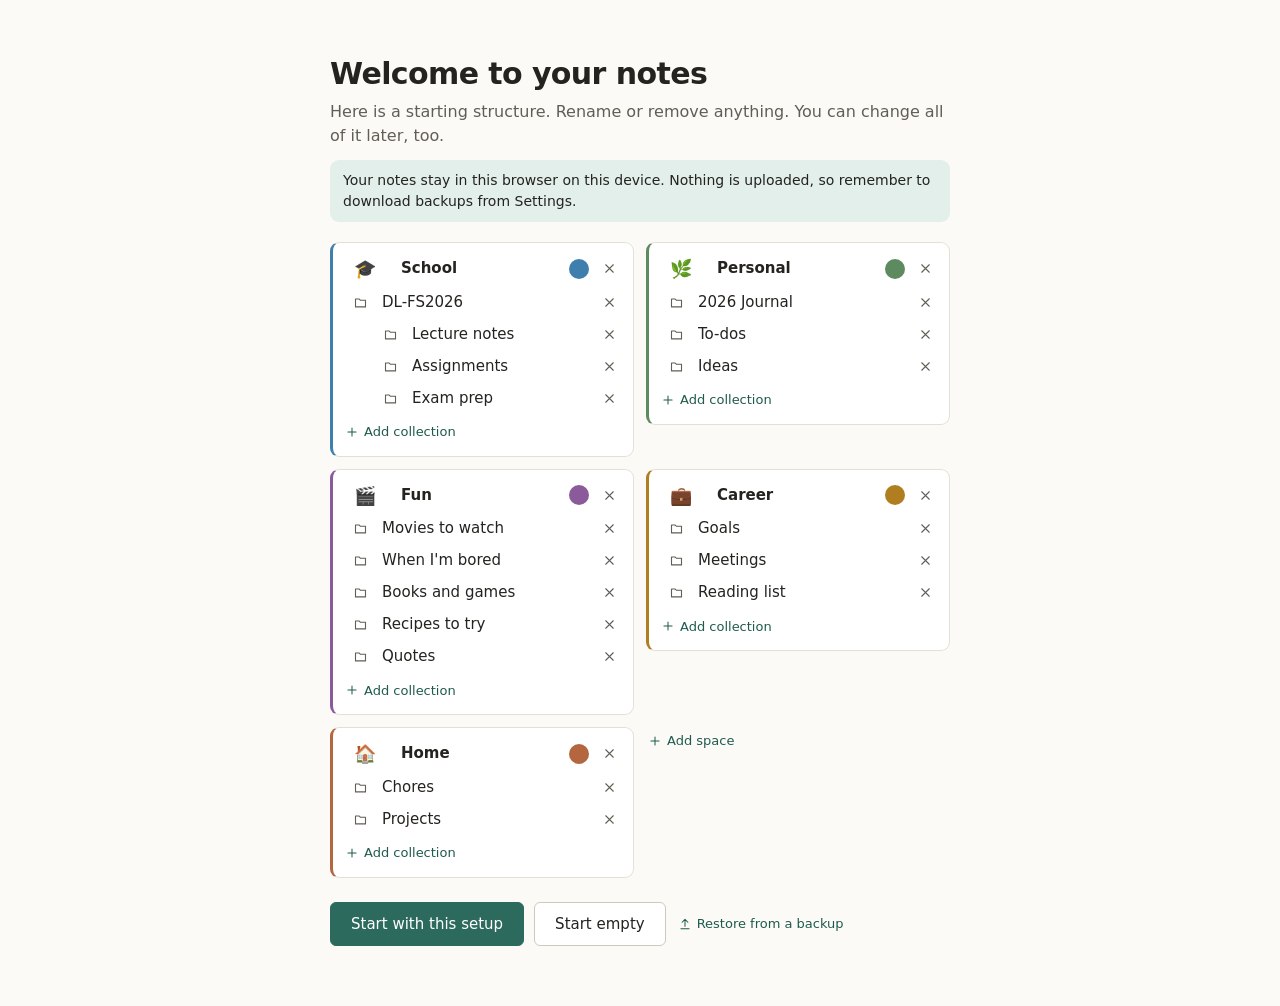
==== index.html @ f49181c2 "initial commit" ====
<!doctype html>
<html lang="en">
<head>
  <meta charset="utf-8">
  <meta name="viewport" content="width=device-width, initial-scale=1, viewport-fit=cover">
  <title>Notes</title>
  <meta name="description" content="A private, offline notes app. Everything stays in this browser.">
  <meta name="color-scheme" content="light dark">
  <!-- Enforces the promise of no external requests, and blocks scripts injected through note content. -->
  <meta http-equiv="Content-Security-Policy" content="default-src 'self'; img-src 'self' data: blob:; style-src 'self' https://accounts.google.com/gsi/style; script-src 'self' https://accounts.google.com/gsi/client; connect-src 'self' data: https://www.googleapis.com/calendar/ https://accounts.google.com/gsi/ https://oauth2.googleapis.com/revoke; frame-src 'self' https://accounts.google.com/gsi/; base-uri 'none'; form-action 'none'; object-src 'none'">
  <link rel="icon" href="data:image/svg+xml,%3Csvg xmlns='http://www.w3.org/2000/svg' viewBox='0 0 32 32'%3E%3Crect width='32' height='32' rx='7' fill='%232f6f62'/%3E%3Cpath d='M9 10h14M9 16h14M9 22h9' stroke='white' stroke-width='2.500' stroke-linecap='round'/%3E%3C/svg%3E">
  <link rel="apple-touch-icon" href="apple-touch-icon.png">
  <link rel="manifest" href="manifest.webmanifest">
  <meta name="theme-color" content="#fbfaf7" media="(prefers-color-scheme: light)">
  <meta name="theme-color" content="#1b1c1a" media="(prefers-color-scheme: dark)">
  <meta name="mobile-web-app-capable" content="yes">
  <meta name="apple-mobile-web-app-capable" content="yes">
  <meta name="apple-mobile-web-app-title" content="Notes">
  <link rel="stylesheet" href="css/theme.css">
  <link rel="stylesheet" href="css/app.css">
  <link rel="stylesheet" href="css/editor.css">
  <link rel="stylesheet" href="css/fields.css">
  <link rel="stylesheet" href="css/organize.css">
  <link rel="stylesheet" href="css/dashboard.css">
  <link rel="stylesheet" href="css/study.css">
  <link rel="stylesheet" href="css/timetable.css">
  <link rel="stylesheet" href="css/polish.css">
  <script src="js/boot.js"></script>
  <script type="module" src="js/app.js"></script>
</head>
<body>
  <div id="boot" class="boot">
    <p id="boot-loading" class="boot-loading">Opening your notes…</p>
    <div id="notice-file" class="boot-notice" hidden>
      <h1>This app needs a small local server</h1>
      <p>Browsers block JavaScript modules on pages opened directly from a file, so the app can't start this way. There are two ways to run it:</p>
      <h2>On your computer</h2>
      <p>In a terminal, go to this folder and run:</p>
      <pre><code>python3 -m http.server 8000</code></pre>
      <p>Then open <code>http://localhost:8000</code>.</p>
      <h2>Online</h2>
      <p>Publish the folder with GitHub Pages. Your notes still stay in your browser and are never uploaded.</p>
    </div>
    <div id="notice-failed" class="boot-notice" hidden>
      <h1>The app couldn't start</h1>
      <p>Try reloading the page. If that doesn't help, update your browser to a recent version. Your saved notes aren't affected.</p>
    </div>
    <noscript><div class="boot-notice"><h1>JavaScript is required</h1><p>This app runs entirely in your browser, so it needs JavaScript turned on.</p></div></noscript>
  </div>
</body>
</html>
---- css/theme.css ----
/*
 * theme.css: design tokens. All colors are defined here, once for light and once for dark.
 * Everything else refers to these variables.
 * Contrast: --text and --text-muted meet WCAG AA on both --bg and --bg-sidebar in both themes.
 * --chart-line is validated for data marks (lightness, chroma, contrast) against each theme's --bg.
 */
:root {
  color-scheme: light;

  --bg: #fbfaf7;
  --bg-sidebar: #f3f1eb;
  --bg-raised: #ffffff;
  --bg-hover: rgba(60, 52, 36, 0.06);
  --bg-active: rgba(60, 52, 36, 0.1);
  --bg-code: #f1efe8;
  --border: #e4e0d6;
  --border-strong: #cfcabb;

  --text: #25231f;
  --text-muted: #625e55;
  --text-faint: #6f6b61;

  --accent: #2c6a5e;
  --accent-hover: #235549;
  --accent-text: #ffffff;
  --accent-soft: #e3efea;
  --accent-ink: #1f5a4e;

  --danger: #a93a2c;
  --danger-hover: #8d2e22;
  --danger-soft: #f8e7e3;
  --warning-soft: #f7efd9;
  --warning-border: #e3d4a5;

  --chart-line: #0f8a72;

  --c-sage: #5d8a5e;
  --c-sky: #3f7fae;
  --c-plum: #8a5a9a;
  --c-rose: #b95a78;
  --c-amber: #b07d1f;
  --c-clay: #b4663f;
  --c-teal: #2f8a86;
  --c-slate: #68717d;

  --shadow-sm: 0 1px 2px rgba(40, 34, 20, 0.08);
  --shadow-md: 0 8px 28px rgba(40, 34, 20, 0.16), 0 1px 3px rgba(40, 34, 20, 0.08);
  --scrim: rgba(35, 32, 25, 0.38);

  --font-ui: system-ui, -apple-system, "Segoe UI", Roboto, "Helvetica Neue", Arial, sans-serif;
  --font-read: "Iowan Old Style", "Palatino Linotype", Palatino, Charter, Georgia, "Noto Serif", serif;
  --font-mono: ui-monospace, "SF Mono", SFMono-Regular, Menlo, Consolas, "Liberation Mono", monospace;

  --radius-sm: 6px;
  --radius: 9px;
  --radius-lg: 14px;
  --sidebar-width: 272px;
  --content-width: 760px;
  --gutter: 16px;
}

:root[data-theme="dark"] {
  color-scheme: dark;

  --bg: #1b1c1a;
  --bg-sidebar: #161715;
  --bg-raised: #262724;
  --bg-hover: rgba(240, 235, 220, 0.07);
  --bg-active: rgba(240, 235, 220, 0.12);
  --bg-code: #2a2b28;
  --border: #33342f;
  --border-strong: #494a43;

  --text: #e9e6dd;
  --text-muted: #aeaa9e;
  --text-faint: #a09c90;

  --accent: #6fb8a5;
  --accent-hover: #85c8b6;
  --accent-text: #10201c;
  --accent-soft: #24352f;
  --accent-ink: #8fd0be;

  --danger: #e58a7b;
  --danger-hover: #efa294;
  --danger-soft: #3b2622;
  --warning-soft: #352e1d;
  --warning-border: #5c4f2c;

  --chart-line: #2fa88c;

  --c-sage: #8fbc8f;
  --c-sky: #7fb4dc;
  --c-plum: #c29ad0;
  --c-rose: #e08ea9;
  --c-amber: #dcb163;
  --c-clay: #dd9a78;
  --c-teal: #6cc4bf;
  --c-slate: #a3acb8;

  --shadow-sm: 0 1px 2px rgba(0, 0, 0, 0.4);
  --shadow-md: 0 8px 28px rgba(0, 0, 0, 0.55), 0 1px 3px rgba(0, 0, 0, 0.4);
  --scrim: rgba(0, 0, 0, 0.55);
}

@media (prefers-color-scheme: dark) {
  :root:not([data-theme="light"]) {
    color-scheme: dark;

    --bg: #1b1c1a;
    --bg-sidebar: #161715;
    --bg-raised: #262724;
    --bg-hover: rgba(240, 235, 220, 0.07);
    --bg-active: rgba(240, 235, 220, 0.12);
    --bg-code: #2a2b28;
    --border: #33342f;
    --border-strong: #494a43;

    --text: #e9e6dd;
    --text-muted: #aeaa9e;
    --text-faint: #a09c90;

    --accent: #6fb8a5;
    --accent-hover: #85c8b6;
    --accent-text: #10201c;
    --accent-soft: #24352f;
    --accent-ink: #8fd0be;

    --danger: #e58a7b;
    --danger-hover: #efa294;
    --danger-soft: #3b2622;
    --warning-soft: #352e1d;
    --warning-border: #5c4f2c;

    --chart-line: #2fa88c;

    --c-sage: #8fbc8f;
    --c-sky: #7fb4dc;
    --c-plum: #c29ad0;
    --c-rose: #e08ea9;
    --c-amber: #dcb163;
    --c-clay: #dd9a78;
    --c-teal: #6cc4bf;
    --c-slate: #a3acb8;

    --shadow-sm: 0 1px 2px rgba(0, 0, 0, 0.4);
    --shadow-md: 0 8px 28px rgba(0, 0, 0, 0.55), 0 1px 3px rgba(0, 0, 0, 0.4);
    --scrim: rgba(0, 0, 0, 0.55);
  }
}

/* A space's color is available as --space anywhere inside an element tagged with it. */
[data-color="sage"] { --space: var(--c-sage); }
[data-color="sky"] { --space: var(--c-sky); }
[data-color="plum"] { --space: var(--c-plum); }
[data-color="rose"] { --space: var(--c-rose); }
[data-color="amber"] { --space: var(--c-amber); }
[data-color="clay"] { --space: var(--c-clay); }
[data-color="teal"] { --space: var(--c-teal); }
[data-color="slate"] { --space: var(--c-slate); }
---- css/app.css ----
/*
 * app.css: layout and components. Mobile first: the base styles are for phones, and the
 * min-width media query near the end adds the permanent sidebar.
 */

/* -- Base --------------------------------------------------------------------------- */

*, *::before, *::after { box-sizing: border-box; }

html { height: 100%; -webkit-text-size-adjust: 100%; }

body {
  margin: 0;
  min-height: 100%;
  background: var(--bg);
  color: var(--text);
  font-family: var(--font-ui);
  font-size: 15px;
  line-height: 1.5;
  -webkit-font-smoothing: antialiased;
}

h1, h2, h3, p, ul, ol, dl, dd, fieldset { margin: 0; padding: 0; }
ul, ol { list-style: none; }
fieldset { border: 0; }
a { color: inherit; }
button, input, select, textarea { font: inherit; color: inherit; }
button { cursor: pointer; }
button:disabled { cursor: default; }
[hidden] { display: none !important; }

:focus-visible { outline: 2px solid var(--accent); outline-offset: 2px; border-radius: 4px; }
[tabindex="-1"]:focus { outline: none; }

kbd {
  display: inline-block;
  min-width: 1.5em;
  padding: 0 0.35em;
  border: 1px solid var(--border-strong);
  border-bottom-width: 2px;
  border-radius: 4px;
  background: var(--bg-raised);
  color: var(--text-muted);
  font-family: var(--font-ui);
  font-size: 0.78em;
  line-height: 1.5;
  text-align: center;
}

.sr-only {
  position: absolute;
  width: 1px;
  height: 1px;
  overflow: hidden;
  clip-path: inset(50%);
  white-space: nowrap;
}

.skip-link {
  position: fixed;
  top: 8px;
  left: 8px;
  z-index: 100;
  padding: 8px 14px;
  border-radius: var(--radius-sm);
  background: var(--accent);
  color: var(--accent-text);
  transform: translateY(-200%);
}
.skip-link:focus { transform: none; }

@media (prefers-reduced-motion: reduce) {
  *, *::before, *::after { animation-duration: 0.01ms !important; transition-duration: 0.01ms !important; scroll-behavior: auto !important; }
}

/* -- Startup screens ------------------------------------------------------------------ */

.boot { display: flex; min-height: 100vh; align-items: center; justify-content: center; padding: var(--gutter); }
.boot-loading { color: var(--text-muted); }
.boot-notice { display: flex; flex-direction: column; gap: 12px; max-width: 520px; }
.boot-notice h1 { font-size: 24px; line-height: 1.25; }
.boot-notice h2 { margin-top: 8px; font-size: 16px; }
.boot-notice pre { margin: 0; padding: 12px 14px; overflow-x: auto; border-radius: var(--radius); background: var(--bg-code); font-family: var(--font-mono); font-size: 14px; }
.boot-notice code { font-family: var(--font-mono); }

/* -- Buttons and fields ---------------------------------------------------------------- */

.btn {
  display: inline-flex;
  align-items: center;
  justify-content: center;
  gap: 7px;
  min-height: 36px;
  padding: 6px 13px;
  border: 1px solid var(--border-strong);
  border-radius: var(--radius-sm);
  background: var(--bg-raised);
  color: var(--text);
  font-size: 14px;
  font-weight: 500;
  line-height: 1.2;
  text-decoration: none;
  white-space: nowrap;
}
.btn:hover:not(:disabled) { background: var(--bg-hover); }
.btn:disabled { opacity: 0.5; }
.btn kbd { margin-left: 2px; }
.btn-primary { border-color: var(--accent); background: var(--accent); color: var(--accent-text); }
.btn-primary:hover:not(:disabled) { border-color: var(--accent-hover); background: var(--accent-hover); }
.btn-primary kbd { border-color: transparent; background: rgba(255, 255, 255, 0.2); color: inherit; }
.btn-danger { border-color: var(--danger); background: var(--danger); color: var(--bg-raised); }
.btn-danger:hover:not(:disabled) { border-color: var(--danger-hover); background: var(--danger-hover); }
.btn-danger-quiet { color: var(--danger); }
.btn-danger-quiet:hover:not(:disabled) { background: var(--danger-soft); }
.btn-small { min-height: 30px; padding: 3px 10px; font-size: 13px; }
.btn-large { min-height: 44px; padding: 8px 20px; font-size: 15px; }
.btn-more { display: flex; width: 100%; margin-top: 12px; }

.btn-link {
  display: inline-flex;
  align-items: center;
  gap: 5px;
  padding: 4px 2px;
  border: 0;
  background: none;
  color: var(--accent-ink);
  font-size: 13px;
  font-weight: 500;
}
.btn-link:hover { text-decoration: underline; }

.icon-btn {
  display: inline-flex;
  flex: none;
  align-items: center;
  justify-content: center;
  width: 34px;
  height: 34px;
  padding: 0;
  border: 0;
  border-radius: var(--radius-sm);
  background: none;
  color: var(--text-muted);
}
.icon-btn:hover:not(:disabled) { background: var(--bg-hover); color: var(--text); }
.icon-btn.is-on { color: var(--accent-ink); }
.icon-btn.is-on svg { fill: currentColor; }

.input, .select {
  width: 100%;
  min-height: 38px;
  padding: 7px 10px;
  border: 1px solid var(--border-strong);
  border-radius: var(--radius-sm);
  background: var(--bg-raised);
  color: var(--text);
}
.input:focus, .select:focus { border-color: var(--accent); outline: 2px solid var(--accent-soft); outline-offset: 0; }
.select { width: auto; min-height: 32px; padding: 4px 8px; font-size: 13px; }
.input-emoji { width: 58px; text-align: center; font-size: 18px; }
.input-quiet { border-color: transparent; background: transparent; }
.input-quiet:hover { border-color: var(--border); }

.field { display: block; margin-bottom: 14px; }
.field-label { display: block; margin-bottom: 5px; color: var(--text-muted); font-size: 13px; font-weight: 500; }
.field-error { margin-top: -8px; margin-bottom: 8px; color: var(--danger); font-size: 13px; }
.field-error:empty { display: none; }
.field-row { display: flex; gap: 10px; }
.field-narrow { flex: none; }
.field-grow { flex: 1; min-width: 0; }

.emoji-row { display: flex; flex-wrap: wrap; gap: 2px; margin: -6px 0 14px; }
.emoji-btn { width: 34px; height: 34px; padding: 0; border: 0; border-radius: var(--radius-sm); background: none; font-size: 18px; }
.emoji-btn:hover { background: var(--bg-hover); }

.swatches { display: flex; flex-wrap: wrap; gap: 8px; }
.swatch {
  display: inline-flex;
  align-items: center;
  justify-content: center;
  width: 28px;
  height: 28px;
  padding: 0;
  border: 0;
  border-radius: 50%;
  background: var(--space);
  color: var(--bg);
}
.swatch svg { visibility: hidden; }
.swatch[aria-checked="true"] svg { visibility: visible; }
.swatch-cycle { flex: none; width: 20px; height: 20px; }

.radio-group { display: flex; flex-direction: column; gap: 10px; margin-top: 14px; }
.radio { display: flex; align-items: flex-start; gap: 9px; }
.radio input { margin: 4px 0 0; accent-color: var(--accent); }
.radio-hint { display: block; color: var(--text-muted); font-size: 13px; }

/* -- App shell ------------------------------------------------------------------------- */

.app { min-height: 100vh; min-height: 100dvh; }

.topbar {
  position: sticky;
  top: 0;
  z-index: 20;
  display: flex;
  align-items: center;
  gap: 6px;
  height: 50px;
  padding: 0 8px;
  border-bottom: 1px solid var(--border);
  background: var(--bg);
}
.topbar-title { overflow: hidden; font-weight: 600; text-overflow: ellipsis; white-space: nowrap; }

.sidebar {
  position: fixed;
  inset: 0 auto 0 0;
  z-index: 40;
  display: flex;
  flex-direction: column;
  width: min(84vw, var(--sidebar-width));
  overflow-y: auto;
  overscroll-behavior: contain;
  border-right: 1px solid var(--border);
  background: var(--bg-sidebar);
  transform: translateX(-102%);
  visibility: hidden;
  transition: transform 0.18s ease, visibility 0.18s;
}
.sidebar-open .sidebar { transform: none; visibility: visible; }

.scrim { position: fixed; inset: 0; z-index: 30; display: none; background: var(--scrim); }
.sidebar-open .scrim { display: block; }

.sidebar-top { position: sticky; top: 0; z-index: 2; padding: 12px 10px 8px; background: var(--bg-sidebar); }

.capture-button {
  display: flex;
  align-items: center;
  width: 100%;
  gap: 8px;
  min-height: 38px;
  padding: 6px 10px;
  border: 1px solid var(--border-strong);
  border-radius: var(--radius);
  background: var(--bg-raised);
  box-shadow: var(--shadow-sm);
  font-weight: 500;
}
.capture-button:hover { border-color: var(--accent); }
.capture-button span { flex: 1; text-align: left; }

.sidebar-nav { display: flex; flex: 1; flex-direction: column; gap: 2px; padding: 2px 10px 14px; }
.nav-list { display: flex; flex-direction: column; gap: 1px; }
.nav-list-bottom { margin-top: auto; padding-top: 18px; }

.nav-section-head { display: flex; align-items: center; justify-content: space-between; margin-top: 14px; padding-left: 8px; }
.nav-section-head .icon-btn { width: 28px; height: 28px; }
.nav-heading { color: var(--text-faint); font-size: 12px; font-weight: 600; letter-spacing: 0.04em; text-transform: uppercase; }
.nav-empty { padding: 4px 8px; color: var(--text-muted); font-size: 13px; }

.nav-row { position: relative; display: flex; align-items: center; min-width: 0; border-radius: var(--radius-sm); }
.nav-row-collection { padding-left: calc(10px + var(--depth, 0) * 16px); }
.nav-row.is-dragging { opacity: 0.4; }
.nav-row[data-drop="into"] { background: var(--accent-soft); box-shadow: inset 0 0 0 2px var(--accent); }
.nav-row[data-drop="before"]::before,
.nav-row[data-drop="after"]::before {
  content: "";
  position: absolute;
  right: 0;
  left: 0;
  height: 2px;
  border-radius: 1px;
  background: var(--accent);
}
.nav-row[data-drop="before"]::before { top: -1px; }
.nav-row[data-drop="after"]::before { bottom: -1px; }

.nav-link {
  display: flex;
  flex: 1;
  align-items: center;
  min-width: 0;
  min-height: 34px;
  gap: 9px;
  padding: 5px 8px;
  border-radius: var(--radius-sm);
  color: var(--text);
  text-decoration: none;
}
.nav-link svg { flex: none; color: var(--text-muted); }
.nav-link:hover { background: var(--bg-hover); }
.nav-link.is-current { background: var(--bg-active); font-weight: 600; }
.nav-label { flex: 1; min-width: 0; overflow: hidden; text-overflow: ellipsis; white-space: nowrap; }
.nav-emoji { flex: none; width: 20px; font-size: 15px; text-align: center; }
.nav-count { flex: none; color: var(--text-muted); font-size: 12px; font-variant-numeric: tabular-nums; }
.nav-count-attention { padding: 0 7px; border-radius: 10px; background: var(--accent); color: var(--accent-text); font-weight: 600; }

.nav-row-space .nav-link.is-current { box-shadow: inset 3px 0 0 var(--space); }
.nav-toggle { width: 22px; height: 26px; margin-right: -2px; }
.nav-toggle-gap { flex: none; width: 20px; }
.nav-more { position: absolute; right: 2px; width: 28px; height: 28px; background: var(--bg-sidebar); opacity: 0; }
.nav-more:hover { background: var(--bg-active); }
.nav-row:hover .nav-more, .nav-row:focus-within .nav-more, .nav-more:focus-visible { opacity: 1; }
@media (hover: none) {
  .nav-more { position: static; flex: none; background: none; opacity: 1; }
}

/* Positioned so hidden screen reader text stays inside these scroll areas instead of stretching the page. */
.main-content { min-width: 0; }
.main { position: relative; min-height: calc(100dvh - 50px); }
.main:focus { outline: none; }

.fab {
  position: fixed;
  right: 18px;
  bottom: calc(18px + env(safe-area-inset-bottom));
  z-index: 15;
  display: flex;
  align-items: center;
  justify-content: center;
  width: 54px;
  height: 54px;
  border: 0;
  border-radius: 50%;
  background: var(--accent);
  box-shadow: var(--shadow-md);
  color: var(--accent-text);
}
.fab:hover { background: var(--accent-hover); }

/* -- Banners and toasts ------------------------------------------------------------------ */

.banners { display: flex; flex-direction: column; }
.banner {
  display: flex;
  flex-wrap: wrap;
  align-items: center;
  gap: 8px 12px;
  padding: 9px var(--gutter);
  border-bottom: 1px solid var(--warning-border);
  background: var(--warning-soft);
  font-size: 14px;
}
.banner-text { flex: 1 1 260px; }

.toasts {
  position: fixed;
  right: 0;
  bottom: calc(84px + env(safe-area-inset-bottom));
  left: 0;
  z-index: 70;
  display: flex;
  flex-direction: column;
  align-items: center;
  gap: 8px;
  padding: 0 var(--gutter);
  pointer-events: none;
}
.toast {
  display: flex;
  align-items: center;
  max-width: 100%;
  gap: 6px;
  padding: 7px 8px 7px 14px;
  border-radius: var(--radius);
  background: var(--text);
  box-shadow: var(--shadow-md);
  color: var(--bg);
  font-size: 14px;
  pointer-events: auto;
}
.toast-error { background: var(--danger); color: var(--bg-raised); }
.toast-text { min-width: 0; overflow-wrap: anywhere; }
.toast-action { padding: 3px 9px; border: 0; border-radius: var(--radius-sm); background: rgba(127, 127, 127, 0.28); color: inherit; font-size: 13px; font-weight: 600; }
.toast-close { display: inline-flex; padding: 5px; border: 0; background: none; color: inherit; opacity: 0.7; }
.toast-close:hover { opacity: 1; }

/* -- Dialogs and menus ------------------------------------------------------------------- */

.dialog {
  width: min(460px, calc(100vw - 2 * var(--gutter)));
  max-height: calc(100dvh - 2 * var(--gutter));
  padding: 0;
  overflow: auto;
  border: 1px solid var(--border);
  border-radius: var(--radius-lg);
  background: var(--bg-raised);
  box-shadow: var(--shadow-md);
  color: var(--text);
}
.dialog::backdrop { background: var(--scrim); }
.dialog-inner { padding: 18px; }
.dialog-head { display: flex; align-items: flex-start; justify-content: space-between; gap: 12px; margin-bottom: 12px; }
.dialog-title { font-size: 17px; font-weight: 650; line-height: 1.35; overflow-wrap: anywhere; }
.dialog-text { margin-bottom: 8px; color: var(--text); }
.dialog-note { margin-bottom: 12px; color: var(--text-muted); font-size: 13px; }
.dialog-actions { display: flex; flex-wrap: wrap; justify-content: flex-end; gap: 8px; margin-top: 18px; }

.dialog-capture { width: min(560px, calc(100vw - 2 * var(--gutter))); margin-top: 14vh; overflow: visible; }
.dialog-capture .dialog-inner { padding: 0; }
.capture-box { padding: 14px 16px 10px; }
.capture-input {
  display: block;
  width: 100%;
  border: 0;
  background: transparent;
  font-size: 17px;
  line-height: 1.45;
  outline: none;
  resize: none;
}
.capture-input::placeholder { color: var(--text-faint); }
.capture-hint { display: flex; flex-wrap: wrap; gap: 4px 14px; margin-top: 10px; color: var(--text-muted); font-size: 12px; }
.capture-hint-wide { display: none; }

.capture-field { margin-bottom: 20px; padding: 11px 14px; border: 1px solid var(--border-strong); border-radius: var(--radius); background: var(--bg-raised); box-shadow: var(--shadow-sm); }
.capture-field:focus-within { border-color: var(--accent); outline: 2px solid var(--accent-soft); }
.capture-field .capture-input { font-size: 15px; }

.dialog-picker .dialog-inner { padding-bottom: 8px; }
.picker-list { max-height: min(380px, 50dvh); margin: 10px -8px 0; overflow-y: auto; }
.picker-item {
  display: flex;
  align-items: center;
  width: 100%;
  min-height: 36px;
  gap: 8px;
  padding: 5px 10px 5px calc(10px + var(--depth, 0) * 16px);
  border: 0;
  border-radius: var(--radius-sm);
  background: none;
  text-align: left;
}
.picker-item:hover { background: var(--bg-hover); }
.picker-item.is-active { background: var(--accent-soft); }
.picker-icon { display: inline-flex; flex: none; width: 20px; justify-content: center; color: var(--text-muted); }
.picker-label { min-width: 0; overflow: hidden; text-overflow: ellipsis; white-space: nowrap; }
.picker-detail { flex: none; max-width: 45%; margin-left: auto; overflow: hidden; color: var(--text-muted); font-size: 12px; text-overflow: ellipsis; white-space: nowrap; }
.picker-empty { padding: 14px 10px; color: var(--text-muted); }

.menu {
  position: fixed;
  z-index: 80;
  min-width: 190px;
  max-width: calc(100vw - 16px);
  max-height: calc(100dvh - 16px);
  padding: 5px;
  overflow-y: auto;
  border: 1px solid var(--border);
  border-radius: var(--radius);
  background: var(--bg-raised);
  box-shadow: var(--shadow-md);
}
.menu-item {
  display: flex;
  align-items: center;
  width: 100%;
  min-height: 34px;
  gap: 9px;
  padding: 5px 10px;
  border: 0;
  border-radius: var(--radius-sm);
  background: none;
  font-size: 14px;
  text-align: left;
}
.menu-item svg { flex: none; color: var(--text-muted); }
.menu-item:hover:not(:disabled), .menu-item:focus { background: var(--bg-hover); outline: none; }
.menu-item:disabled { opacity: 0.45; }
.menu-item-danger, .menu-item-danger svg { color: var(--danger); }
.menu-item-danger:hover:not(:disabled), .menu-item-danger:focus { background: var(--danger-soft); }
.menu-sep { height: 1px; margin: 5px 6px; background: var(--border); }

/* -- Pages -------------------------------------------------------------------------------- */

.page { width: 100%; max-width: var(--content-width); margin: 0 auto; padding: 20px var(--gutter) 110px; }
.page-narrow { max-width: 640px; }
.page-head { margin-bottom: 22px; }
.page-eyebrow { margin-bottom: 2px; color: var(--text-muted); font-size: 14px; }
.page-title-row { display: flex; flex-wrap: wrap; align-items: center; justify-content: space-between; gap: 10px 16px; }
.page-title { min-width: 0; font-size: 27px; font-weight: 680; letter-spacing: -0.015em; line-height: 1.2; overflow-wrap: anywhere; }
.page-emoji { margin-right: 10px; }
.page-sub { margin-top: 4px; color: var(--text-muted); }
.page-actions { display: flex; flex-wrap: wrap; gap: 8px; }

.breadcrumbs { margin-bottom: 8px; color: var(--text-muted); font-size: 13px; }
.breadcrumbs ol { display: flex; flex-wrap: wrap; align-items: center; }
.breadcrumbs li { display: flex; align-items: center; min-width: 0; }
.breadcrumbs li + li::before { content: "›"; margin: 0 6px; color: var(--text-faint); }
.breadcrumbs a { text-decoration: none; }
.breadcrumbs a:hover { color: var(--text); text-decoration: underline; }
.breadcrumbs span { overflow: hidden; color: var(--text); text-overflow: ellipsis; white-space: nowrap; max-width: 34ch; }

.section { margin-bottom: 26px; }
.section-head { display: flex; flex-wrap: wrap; align-items: center; justify-content: space-between; gap: 8px; margin-bottom: 8px; }
.section-title { margin-bottom: 8px; color: var(--text-muted); font-size: 13px; font-weight: 600; letter-spacing: 0.02em; }
.section-head .section-title { margin-bottom: 0; }

.callout {
  display: flex;
  align-items: center;
  gap: 10px;
  margin-bottom: 22px;
  padding: 11px 14px;
  border-radius: var(--radius);
  background: var(--accent-soft);
  color: var(--accent-ink);
  text-decoration: none;
}
.callout-text { flex: 1; font-weight: 500; }
.callout-action { font-size: 14px; font-weight: 600; }
.callout:hover .callout-action { text-decoration: underline; }

.folder-grid { display: grid; grid-template-columns: repeat(auto-fill, minmax(190px, 1fr)); gap: 8px; }
.folder-card {
  display: grid;
  grid-template-columns: auto 1fr;
  column-gap: 9px;
  align-items: center;
  padding: 10px 12px;
  border: 1px solid var(--border);
  border-radius: var(--radius);
  background: var(--bg-raised);
  text-decoration: none;
}
.folder-card svg { color: var(--space, var(--text-muted)); }
.folder-card:hover { border-color: var(--border-strong); box-shadow: var(--shadow-sm); }
.folder-card-name { min-width: 0; overflow: hidden; font-weight: 500; text-overflow: ellipsis; white-space: nowrap; }
.folder-card-count { grid-column: 2; color: var(--text-muted); font-size: 12px; }

/* -- Note list ---------------------------------------------------------------------------- */

.note-list { border-top: 1px solid var(--border); }
.note-row { position: relative; display: flex; align-items: stretch; border-bottom: 1px solid var(--border); }
.note-link { display: block; flex: 1; min-width: 0; padding: 11px 6px; border-radius: var(--radius-sm); text-decoration: none; }
.note-row:hover { background: var(--bg-hover); }
.note-row-head { display: flex; align-items: center; gap: 5px; }
.note-flag { display: inline-flex; flex: none; color: var(--accent-ink); }
.note-flag svg { fill: currentColor; }
.note-title { min-width: 0; overflow: hidden; font-weight: 550; text-overflow: ellipsis; white-space: nowrap; }
.is-untitled { color: var(--text-muted); font-weight: 400; font-style: italic; }
.note-preview { display: block; margin-top: 1px; overflow: hidden; color: var(--text-muted); font-size: 14px; text-overflow: ellipsis; white-space: nowrap; }
.note-meta { display: flex; flex-wrap: wrap; gap: 2px 10px; margin-top: 3px; color: var(--text-muted); font-size: 12px; }
.note-location { min-width: 0; overflow: hidden; text-overflow: ellipsis; white-space: nowrap; max-width: 100%; }
.note-row-actions { display: flex; flex: none; align-items: center; gap: 4px; padding-left: 4px; }
.note-days-left { display: none; color: var(--text-muted); font-size: 12px; white-space: nowrap; }
@media (hover: hover) {
  .note-row-actions > .icon-btn:only-child { opacity: 0; }
  .note-row:hover .note-row-actions > .icon-btn, .note-row:focus-within .note-row-actions > .icon-btn { opacity: 1; }
}

.empty-line { padding: 10px 0; color: var(--text-muted); }
.empty-state { display: flex; flex-direction: column; align-items: center; padding: 42px 16px; text-align: center; }
.empty-emoji { margin-bottom: 8px; font-size: 34px; line-height: 1.2; }
.empty-title { font-size: 18px; font-weight: 620; }
.empty-text { max-width: 44ch; margin-top: 5px; margin-bottom: 14px; color: var(--text-muted); }

/* -- Note page ----------------------------------------------------------------------------- */

.page-note { padding-top: 12px; }
.note-topbar { display: flex; align-items: flex-start; justify-content: space-between; gap: 12px; margin-bottom: 14px; }
.note-crumbs { flex: 1; min-width: 0; padding-top: 7px; }
.note-crumbs .breadcrumbs { margin: 0; }
.note-actions { display: flex; flex: none; align-items: center; }
.note-banner { display: flex; flex-wrap: wrap; align-items: center; gap: 8px 10px; margin-bottom: 16px; padding: 9px 13px; border: 1px solid var(--warning-border); border-radius: var(--radius); background: var(--warning-soft); font-size: 14px; }
.note-banner span { flex: 1 1 200px; }

.note-title-input {
  display: block;
  width: 100%;
  margin-bottom: 8px;
  padding: 0;
  overflow: hidden;
  border: 0;
  background: transparent;
  font-size: 30px;
  font-weight: 680;
  letter-spacing: -0.015em;
  line-height: 1.22;
  outline: none;
  resize: none;
}
.note-title-input::placeholder { color: var(--text-faint); font-weight: 500; }

.note-foot { display: flex; flex-wrap: wrap; gap: 4px 14px; margin-top: 30px; padding-top: 10px; border-top: 1px solid var(--border); color: var(--text-muted); font-size: 12px; }
.note-dates { margin-left: auto; }

/* Focus mode: only the writing remains. */
.focus-mode .sidebar, .focus-mode .topbar, .focus-mode .fab, .focus-mode .banners, .focus-mode .scrim,
.focus-mode .note-crumbs, .focus-mode .note-foot, .focus-mode .editor-toolbar { display: none; }
.focus-mode .note-topbar { justify-content: flex-end; opacity: 0.25; transition: opacity 0.15s; }
.focus-mode .note-topbar:hover, .focus-mode .note-topbar:focus-within { opacity: 1; }
.focus-mode .page-note { padding-top: 6vh; }

/* -- Inbox review --------------------------------------------------------------------------- */

.review-count { margin-bottom: 6px; color: var(--text-muted); font-size: 13px; }
.review-progress { height: 4px; margin-bottom: 18px; overflow: hidden; border-radius: 2px; background: var(--border); }
.review-progress-bar { width: var(--progress, 0%); height: 100%; background: var(--accent); transition: width 0.2s ease; }
.review-card { margin-bottom: 22px; padding: 16px 18px; border: 1px solid var(--border); border-radius: var(--radius-lg); background: var(--bg-raised); box-shadow: var(--shadow-sm); }
.review-title { font-size: 20px; font-weight: 640; line-height: 1.3; overflow-wrap: anywhere; }
.review-body { max-height: 260px; margin-top: 8px; overflow-y: auto; color: var(--text); font-family: var(--font-read); font-size: 16px; overflow-wrap: anywhere; }
.review-body p + p { margin-top: 6px; }
.review-body img { max-width: 100%; height: auto; border-radius: var(--radius-sm); }
.review-group { margin-bottom: 18px; }
.review-step { display: flex; align-items: center; gap: 4px; margin-bottom: 8px; color: var(--text-muted); font-size: 13px; font-weight: 600; }
.choices { display: grid; grid-template-columns: repeat(auto-fill, minmax(190px, 1fr)); gap: 8px; }
.choice {
  display: flex;
  align-items: center;
  min-height: 48px;
  gap: 9px;
  padding: 8px 12px;
  border: 1px solid var(--border-strong);
  border-radius: var(--radius);
  background: var(--bg-raised);
  font-weight: 500;
  text-align: left;
}
.choice:hover { border-color: var(--accent); background: var(--bg-hover); }
.choice-space { border-left: 3px solid var(--space); }
.choice-suggested { background: var(--accent-soft); border-color: transparent; }
.choice-new { border-style: dashed; color: var(--text-muted); }
.choice-label { min-width: 0; overflow-wrap: anywhere; }
.choice-key { flex: none; }
.review-actions { display: flex; flex-wrap: wrap; gap: 8px; padding-top: 14px; border-top: 1px solid var(--border); }

/* -- Settings ----------------------------------------------------------------------------- */

.settings-section { margin-bottom: 30px; }
.settings-section > .section-title { margin-bottom: 10px; padding-bottom: 6px; border-bottom: 1px solid var(--border); font-size: 14px; color: var(--text); }
.settings-row { display: flex; align-items: center; justify-content: space-between; gap: 12px; min-height: 44px; }
.settings-text { margin-bottom: 10px; color: var(--text-muted); font-size: 14px; }
.settings-actions { display: flex; flex-wrap: wrap; gap: 8px; margin-bottom: 12px; }
.data-warning { display: flex; flex-direction: column; gap: 6px; margin-bottom: 10px; padding: 12px 14px; border: 1px solid var(--warning-border); border-radius: var(--radius); background: var(--warning-soft); }

/* -- Shortcuts sheet ------------------------------------------------------------------------ */

.dialog-shortcuts { width: min(760px, calc(100vw - 2 * var(--gutter))); }
.shortcut-groups { columns: 1; column-gap: 28px; }
.shortcut-group { margin-bottom: 18px; break-inside: avoid; }
.shortcut-title { margin-bottom: 6px; font-size: 13px; font-weight: 650; }
.shortcut-row { display: flex; align-items: baseline; justify-content: space-between; gap: 12px; padding: 3px 0; font-size: 13px; }
.shortcut-row dt { display: flex; flex: none; flex-wrap: wrap; gap: 3px; order: 2; }
.shortcut-row dd { color: var(--text-muted); }
.shortcut-row kbd { font-size: 12px; }

/* -- First-run setup ------------------------------------------------------------------------ */

.setup { display: flex; justify-content: center; min-height: 100dvh; padding: 32px var(--gutter) 60px; }
.setup-inner { width: 100%; max-width: 620px; }
.setup-title { font-size: 30px; font-weight: 700; letter-spacing: -0.02em; line-height: 1.2; }
.setup-text { margin-top: 8px; color: var(--text-muted); font-size: 16px; }
.setup-note { margin-top: 12px; margin-bottom: 20px; padding: 10px 13px; border-radius: var(--radius); background: var(--accent-soft); font-size: 14px; }
.setup-list { display: grid; grid-template-columns: 1fr; gap: 12px; align-items: start; }
.setup-space { padding: 8px 10px 10px; border: 1px solid var(--border); border-left: 3px solid var(--space); border-radius: var(--radius); background: var(--bg-raised); }
.setup-row { display: flex; align-items: center; gap: 6px; padding-left: calc(var(--depth, 0) * 20px); }
.setup-row svg { flex: none; color: var(--text-muted); }
.setup-row .input { min-height: 32px; padding: 3px 7px; }
.setup-row .icon-btn { width: 28px; height: 28px; }
.setup-row-space .input:not(.input-emoji) { font-weight: 600; }
.setup-row-space .input-emoji { flex: none; width: 44px; padding: 3px; }
.setup-sublist { margin-bottom: 4px; padding-left: 10px; }
.setup-actions { display: flex; flex-wrap: wrap; align-items: center; gap: 10px; margin-top: 24px; }

/* -- Wider screens: the sidebar becomes permanent ------------------------------------------- */

@media (min-width: 860px) {
  body { font-size: 15px; }

  .app { display: grid; grid-template-columns: var(--sidebar-width) minmax(0, 1fr); height: 100dvh; }
  .topbar, .fab, .scrim { display: none !important; }
  .sidebar { position: relative; inset: auto; width: auto; transform: none; visibility: visible; transition: none; }
  .sidebar-hidden .app { grid-template-columns: minmax(0, 1fr); }
  .sidebar-hidden .sidebar { display: none; }
  .main-content { display: flex; flex-direction: column; height: 100dvh; min-height: 0; }
  .main { flex: 1; min-height: 0; overflow-y: auto; }
  .page { padding: 30px 32px 80px; }
  .page-note { padding-top: 16px; }
  .page-title { font-size: 30px; }
  .note-title-input { font-size: 34px; }
  .focus-mode .app { grid-template-columns: minmax(0, 1fr); }
  .capture-hint-wide { display: inline; }
  .toasts { bottom: 24px; }
  .shortcut-groups { columns: 2; }
  .banner { padding-right: 32px; padding-left: 32px; }
  .note-days-left { display: inline; }
  .setup { padding-top: 56px; }
  .setup-list { grid-template-columns: 1fr 1fr; }
}
---- css/editor.css ----
/*
 * editor.css: the writing surface, toolbar, block menu and popovers.
 * .review-body reuses the same content styles so a note looks the same wherever it appears.
 */

.editor-toolbar {
  position: sticky;
  top: 50px;
  z-index: 10;
  display: flex;
  align-items: center;
  gap: 1px;
  margin: 8px calc(var(--gutter) * -1) 14px;
  padding: 4px var(--gutter);
  overflow-x: auto;
  scrollbar-width: none;
  border-top: 1px solid var(--border);
  border-bottom: 1px solid var(--border);
  background: var(--bg);
}
.editor-toolbar::-webkit-scrollbar { display: none; }

.tool-btn {
  display: inline-flex;
  flex: none;
  align-items: center;
  justify-content: center;
  width: 34px;
  height: 34px;
  padding: 0;
  border: 0;
  border-radius: var(--radius-sm);
  background: none;
  color: var(--text-muted);
  font-size: 12px;
  font-weight: 650;
}
.tool-btn:hover { background: var(--bg-hover); color: var(--text); }
.tool-btn[aria-pressed="true"] { background: var(--accent-soft); color: var(--accent-ink); }
.toolbar-sep { flex: none; width: 1px; height: 18px; margin: 0 5px; background: var(--border-strong); }

.editor { position: relative; }

.editor-content {
  min-height: 42vh;
  outline: none;
  font-family: var(--font-read);
  font-size: 18px;
  line-height: 1.62;
  overflow-wrap: anywhere;
  caret-color: var(--accent);
}
.editor-content > :first-child { margin-top: 0; }

.editor-content p, .review-body p { margin: 0 0 0.62em; }

.editor-content h1, .editor-content h2, .editor-content h3,
.review-body h1, .review-body h2, .review-body h3 {
  font-family: var(--font-ui);
  font-weight: 660;
  letter-spacing: -0.012em;
  line-height: 1.28;
}
.editor-content h1, .review-body h1 { margin: 1.25em 0 0.42em; font-size: 1.55em; }
.editor-content h2, .review-body h2 { margin: 1.15em 0 0.38em; font-size: 1.28em; }
.editor-content h3, .review-body h3 { margin: 1em 0 0.32em; font-size: 1.08em; }

.editor-content ul, .editor-content ol, .review-body ul, .review-body ol { margin: 0 0 0.62em; padding-left: 1.5em; }
.editor-content ul, .review-body ul { list-style: disc; }
.editor-content ol, .review-body ol { list-style: decimal; }
.editor-content li, .review-body li { margin: 0.14em 0; }
.editor-content li > ul, .editor-content li > ol, .review-body li > ul, .review-body li > ol { margin-bottom: 0; }
.editor-content li > ul, .review-body li > ul { list-style: circle; }

/* Check lists. The box is drawn with CSS so the caret behaves normally in the item's text. */
.editor-content ul[data-type="check"], .review-body ul[data-type="check"] { padding-left: 0; list-style: none; }
.editor-content ul[data-type="check"] ul[data-type="check"], .review-body ul[data-type="check"] ul[data-type="check"] { margin-left: 0; }
.editor-content ul[data-type="check"] > li, .review-body ul[data-type="check"] > li { position: relative; padding-left: 1.75em; }
.editor-content ul[data-type="check"] > li::before, .review-body ul[data-type="check"] > li::before {
  content: "" / "not done";
  position: absolute;
  top: 0.3em;
  left: 0.15em;
  box-sizing: border-box;
  width: 1.02em;
  height: 1.02em;
  border: 1.5px solid var(--border-strong);
  border-radius: 4px;
  background: var(--bg-raised);
  color: var(--accent-text);
  font-family: var(--font-ui);
  font-size: 0.95em;
  font-weight: 700;
  line-height: 0.95em;
  text-align: center;
}
.editor-content[contenteditable="true"] ul[data-type="check"] > li::before { cursor: pointer; }
.editor-content ul[data-type="check"] > li[data-checked="true"]::before, .review-body ul[data-type="check"] > li[data-checked="true"]::before {
  content: "✓" / "done";
  border-color: var(--accent);
  background: var(--accent);
}
.editor-content ul[data-type="check"] > li[data-checked="true"], .review-body ul[data-type="check"] > li[data-checked="true"] {
  color: var(--text-muted);
  text-decoration: line-through;
  text-decoration-color: var(--border-strong);
}
.editor-content ul[data-type="check"] > li[data-checked="true"] ul, .review-body ul[data-type="check"] > li[data-checked="true"] ul { color: var(--text); text-decoration: none; }

.editor-content blockquote, .review-body blockquote {
  margin: 0.8em 0;
  padding: 0.05em 0 0.05em 1em;
  border-left: 3px solid var(--space, var(--border-strong));
  color: var(--text-muted);
  font-style: italic;
}
.editor-content blockquote p:last-child, .review-body blockquote p:last-child { margin-bottom: 0; }
.editor-content blockquote + blockquote { margin-top: -0.8em; }

.editor-content code, .review-body code {
  padding: 0.1em 0.3em;
  border-radius: 4px;
  background: var(--bg-code);
  font-family: var(--font-mono);
  font-size: 0.84em;
}
.editor-content pre, .review-body pre {
  margin: 0.8em 0;
  padding: 0.85em 1em;
  overflow-x: auto;
  border-radius: var(--radius);
  background: var(--bg-code);
  font-family: var(--font-mono);
  font-size: 0.8em;
  line-height: 1.55;
  overflow-wrap: normal;
  tab-size: 2;
  white-space: pre;
}

.editor-content a, .review-body a { color: var(--accent-ink); text-decoration: underline; text-decoration-thickness: 1px; text-underline-offset: 2px; }

.editor-content hr, .review-body hr { height: 1px; margin: 1.6em 0; border: 0; background: var(--border-strong); }

.editor-content img, .review-body img { display: block; max-width: 100%; height: auto; margin: 0.6em 0; border-radius: var(--radius-sm); }
.editor-content img.img-missing {
  min-width: 180px;
  min-height: 60px;
  padding: 18px;
  border: 1px dashed var(--border-strong);
  color: var(--text-muted);
  font-family: var(--font-ui);
  font-size: 13px;
}

.editor-content table, .review-body table { display: block; max-width: 100%; margin: 0.9em 0; overflow-x: auto; border-collapse: collapse; font-family: var(--font-ui); font-size: 0.82em; line-height: 1.45; }
.editor-content th, .editor-content td, .review-body th, .review-body td { min-width: 90px; padding: 6px 10px; border: 1px solid var(--border-strong); vertical-align: top; text-align: left; }
.editor-content th, .review-body th { background: var(--bg-code); font-weight: 620; }

/* Hints in empty blocks */
.editor-content.is-empty > p:first-child::before,
.editor-content p.show-hint::before {
  content: "Write something, or type / for blocks" / "";
  position: absolute;
  color: var(--text-faint);
  font-style: italic;
  pointer-events: none;
}

/* Block menu and popovers */
.slash-menu {
  position: fixed;
  z-index: 50;
  width: 280px;
  max-width: calc(100vw - 16px);
  max-height: 300px;
  padding: 5px;
  overflow-y: auto;
  border: 1px solid var(--border);
  border-radius: var(--radius);
  background: var(--bg-raised);
  box-shadow: var(--shadow-md);
}
.slash-item {
  display: flex;
  align-items: center;
  width: 100%;
  gap: 10px;
  padding: 5px 8px;
  border: 0;
  border-radius: var(--radius-sm);
  background: none;
  text-align: left;
}
.slash-item:hover, .slash-item.is-active { background: var(--accent-soft); }
.slash-icon {
  display: inline-flex;
  flex: none;
  align-items: center;
  justify-content: center;
  width: 30px;
  height: 30px;
  border: 1px solid var(--border);
  border-radius: var(--radius-sm);
  background: var(--bg);
  color: var(--text-muted);
  font-size: 12px;
  font-weight: 650;
}
.slash-text { display: flex; flex-direction: column; min-width: 0; line-height: 1.25; }
.slash-label { font-size: 14px; font-weight: 500; }
.slash-hint { color: var(--text-muted); font-size: 12px; }

.editor-pop {
  position: fixed;
  z-index: 45;
  display: flex;
  align-items: center;
  max-width: calc(100vw - 16px);
  gap: 2px;
  padding: 3px;
  border: 1px solid var(--border);
  border-radius: var(--radius);
  background: var(--bg-raised);
  box-shadow: var(--shadow-md);
  font-size: 13px;
}
.pop-btn {
  display: inline-flex;
  align-items: center;
  min-height: 28px;
  gap: 4px;
  padding: 2px 7px;
  border: 0;
  border-radius: var(--radius-sm);
  background: none;
  color: var(--text-muted);
  font-size: 13px;
}
.pop-btn:hover { background: var(--bg-hover); color: var(--text); }
.pop-url { display: inline-flex; align-items: center; min-width: 0; gap: 5px; padding: 2px 7px; color: var(--accent-ink); text-decoration: none; }
.pop-url svg { flex: none; }
.pop-url span { max-width: 240px; overflow: hidden; text-overflow: ellipsis; white-space: nowrap; }
.pop-url:hover span { text-decoration: underline; }

@media (min-width: 860px) {
  .editor-toolbar { top: 0; margin-right: -8px; margin-left: -8px; padding-right: 8px; padding-left: 8px; }
  .editor-content { font-size: 19px; }
}
---- css/fields.css ----
/*
 * fields.css: note type fields, task lists, Table, Cards and Kanban views, the journal page,
 * the mood chart and the type builder.
 */

/* -- Shared bits -------------------------------------------------------------------------- */

.is-pointer-dragging, .is-pointer-dragging * { cursor: grabbing !important; user-select: none; -webkit-user-select: none; }
.page-wide { max-width: 1040px; }

.chip {
  display: inline-flex;
  align-items: center;
  gap: 4px;
  padding: 1px 8px;
  border: 1px solid var(--border);
  border-radius: 999px;
  background: var(--bg-raised);
  color: var(--text-muted);
  font-size: 12px;
  line-height: 1.6;
  white-space: nowrap;
}
.chip-button:hover:not(:disabled) { border-color: var(--border-strong); background: var(--bg-hover); color: var(--text); }
.chip-link { color: var(--accent-ink); text-decoration: none; }
.chip-link:hover { text-decoration: underline; }
.chip-today { border-color: var(--accent); color: var(--accent-ink); }
.chip-overdue { border-color: var(--danger); color: var(--danger); }
.chip-priority-3 { color: var(--danger); }
.chip-priority-2 { color: var(--text); }

.pill {
  display: inline-block;
  padding: 0 7px;
  border-radius: 5px;
  background: var(--bg-active);
  color: var(--text);
  font-size: 12px;
  line-height: 1.6;
  white-space: nowrap;
}
.pill-group { display: inline-flex; flex-wrap: wrap; gap: 3px; }
.pill[data-tone="0"] { background: color-mix(in srgb, var(--c-sky) 20%, transparent); }
.pill[data-tone="1"] { background: color-mix(in srgb, var(--c-amber) 22%, transparent); }
.pill[data-tone="2"] { background: color-mix(in srgb, var(--c-sage) 24%, transparent); }
.pill[data-tone="3"] { background: color-mix(in srgb, var(--c-slate) 22%, transparent); }
.pill[data-tone="4"] { background: color-mix(in srgb, var(--c-plum) 20%, transparent); }
.pill[data-tone="5"] { background: color-mix(in srgb, var(--c-rose) 20%, transparent); }

.rating-display { display: inline-flex; gap: 1px; color: var(--border-strong); vertical-align: middle; }
.rating-display .is-on { color: var(--c-amber); }
.rating-display .is-on svg { fill: currentColor; }
.rating-display svg { display: block; }
.mood-display { font-size: 15px; line-height: 1; }
.num-display, .date-display { color: var(--text-muted); font-size: 13px; font-variant-numeric: tabular-nums; white-space: nowrap; }
.date-display.is-overdue { color: var(--danger); }
.check-display { display: inline-flex; color: var(--accent-ink); }
.url-display { color: var(--accent-ink); }

.field-hint { margin-top: 5px; color: var(--text-muted); font-size: 12px; }
.note-chips { display: flex; flex-wrap: wrap; align-items: center; gap: 4px 6px; margin-top: 4px; }
.note-type { flex: none; font-size: 13px; }

.tabs { display: flex; flex-wrap: wrap; gap: 2px; }
.tab {
  display: inline-flex;
  align-items: center;
  gap: 5px;
  min-height: 30px;
  padding: 3px 10px;
  border: 0;
  border-radius: var(--radius-sm);
  background: none;
  color: var(--text-muted);
  font-size: 13px;
  font-weight: 500;
}
.tab:hover { background: var(--bg-hover); color: var(--text); }
.tab[aria-pressed="true"] { background: var(--bg-active); color: var(--text); font-weight: 600; }
.tab-count { padding: 0 6px; border-radius: 9px; background: var(--bg-active); font-size: 11px; font-variant-numeric: tabular-nums; }
.tab-count-alert { background: var(--danger); color: var(--bg-raised); font-weight: 600; }
.tabs-small .tab { min-height: 26px; padding: 2px 8px; font-size: 12px; }

.split-btn { display: inline-flex; }
.split-btn > .btn:first-child { border-top-right-radius: 0; border-bottom-right-radius: 0; }
.split-more { padding: 6px 8px; border-left-color: color-mix(in srgb, var(--accent-text) 35%, var(--accent)); border-top-left-radius: 0; border-bottom-left-radius: 0; }

.view-toolbar { display: flex; flex-wrap: wrap; align-items: center; justify-content: space-between; gap: 8px; margin-bottom: 14px; }
.view-toolbar:empty { display: none; }
.view-toolbar-right { display: flex; flex-wrap: wrap; align-items: center; gap: 8px; margin-left: auto; }
.view-switcher { display: inline-flex; padding: 2px; border: 1px solid var(--border); border-radius: var(--radius); background: var(--bg-raised); }
.view-btn {
  display: inline-flex;
  align-items: center;
  gap: 5px;
  min-height: 28px;
  padding: 2px 9px;
  border: 0;
  border-radius: var(--radius-sm);
  background: none;
  color: var(--text-muted);
  font-size: 13px;
}
.view-btn:hover { color: var(--text); }
.view-btn[aria-pressed="true"] { background: var(--bg-active); color: var(--text); font-weight: 600; }
.view-notice { display: flex; flex-wrap: wrap; align-items: center; justify-content: space-between; gap: 8px 12px; margin-bottom: 14px; padding: 8px 12px; border: 1px solid var(--warning-border); border-radius: var(--radius); background: var(--warning-soft); font-size: 14px; }
.inline-field { display: inline-flex; align-items: center; gap: 6px; color: var(--text-muted); font-size: 13px; }
@media (max-width: 520px) {
  .view-btn-label { position: absolute; width: 1px; height: 1px; overflow: hidden; clip-path: inset(50%); }
  .view-btn { padding: 2px 10px; }
}

/* -- Note page additions ------------------------------------------------------------------- */

.note-meta-row { display: flex; flex-wrap: wrap; align-items: center; gap: 6px; margin-bottom: 14px; }
.note-body-label { margin: 22px 0 2px; color: var(--text-muted); font-size: 13px; font-weight: 600; }
.has-fields .editor-toolbar { margin-top: 4px; }
.has-fields .editor-content { min-height: 18vh; }

.field-form { display: grid; grid-template-columns: repeat(2, minmax(0, 1fr)); gap: 14px 16px; min-width: 0; }
.field-form:disabled { opacity: 0.75; }
.ff { min-width: 0; }
.ff-wide { grid-column: 1 / -1; }
.ff-label { display: block; margin-bottom: 4px; color: var(--text-muted); font-size: 13px; font-weight: 500; }
.input-long { display: block; min-height: 62px; line-height: 1.5; resize: vertical; }
.input-number { max-width: 130px; }
.input-date { max-width: 190px; }
.input-small { min-height: 32px; padding: 4px 8px; font-size: 13px; }
.input-unit { display: flex; align-items: center; gap: 7px; }
.field-unit { color: var(--text-muted); font-size: 13px; }
.input-with-button { display: flex; align-items: center; gap: 4px; }
.select-field { width: 100%; min-height: 38px; padding: 7px 8px; font-size: 15px; }
.check-field { display: inline-flex; align-items: center; gap: 8px; min-height: 38px; }
.check-field input { accent-color: var(--accent); }
.relation { display: flex; flex-wrap: wrap; align-items: center; gap: 6px; min-height: 38px; }

.multi-editor { display: flex; flex-direction: column; gap: 6px; }
.multi-editor .input-small { max-width: 240px; }
.choice-chips { display: flex; flex-wrap: wrap; gap: 4px; }
.choice-chip {
  padding: 2px 10px;
  border: 1px solid var(--border-strong);
  border-radius: 999px;
  background: var(--bg-raised);
  color: var(--text-muted);
  font-size: 13px;
  line-height: 1.5;
}
.choice-chip:hover { color: var(--text); }
.choice-chip[aria-pressed="true"] { border-color: var(--accent); background: var(--accent-soft); color: var(--accent-ink); font-weight: 600; }

.scale { display: inline-flex; gap: 2px; }
.scale-option { display: inline-flex; align-items: center; justify-content: center; width: 32px; height: 32px; border-radius: var(--radius-sm); color: var(--border-strong); cursor: pointer; }
.scale-option:hover { background: var(--bg-hover); }
.scale-option:has(input:focus-visible) { outline: 2px solid var(--accent); outline-offset: 1px; }
.scale-rating.is-on { color: var(--c-amber); }
.scale-rating.is-on svg { fill: currentColor; }
.scale-mood { width: 40px; height: 40px; font-size: 22px; filter: grayscale(0.85); opacity: 0.6; }
.scale-mood:hover { filter: none; opacity: 1; }
.scale-mood.is-on { background: var(--accent-soft); box-shadow: inset 0 0 0 2px var(--accent); filter: none; opacity: 1; }

/* -- Task lists ---------------------------------------------------------------------------- */

.tasks { position: relative; display: flex; flex-direction: column; gap: 8px; }
.progress { display: flex; align-items: center; gap: 10px; min-width: 0; }
.progress-track { flex: 1; min-width: 40px; height: 6px; overflow: hidden; border-radius: 3px; background: var(--bg-active); }
.progress-fill { width: var(--progress, 0%); height: 100%; border-radius: 3px; background: var(--accent); transition: width 0.15s ease; }
.progress-text { flex: none; color: var(--text-muted); font-size: 12px; font-variant-numeric: tabular-nums; }

.task-list { display: flex; flex-direction: column; }
.task-sublist { padding-left: 26px; }
.task-row { border-radius: var(--radius-sm); }
.task-row.is-dragging { opacity: 0.4; }
.task-main { display: flex; align-items: center; gap: 6px; min-height: 36px; padding: 1px 2px; border-radius: var(--radius-sm); }
.task-main:hover, .task-main:focus-within { background: var(--bg-hover); }
.task-check { flex: none; width: 17px; height: 17px; margin: 0 2px 0 0; accent-color: var(--accent); cursor: pointer; }
.task-text { flex: 1; min-width: 60px; padding: 4px 2px; border: 0; background: transparent; outline: none; }
.task-text::placeholder { color: var(--text-faint); }
.is-done > .task-main .task-text, .is-done > .task-main .task-label { color: var(--text-muted); text-decoration: line-through; text-decoration-color: var(--border-strong); }
.task-label { flex: 1; min-width: 0; overflow-wrap: anywhere; }
.task-parent { color: var(--text-muted); font-size: 13px; }
.task-source { display: block; color: var(--text-muted); font-size: 12px; text-decoration: none; }
.task-source:hover { color: var(--text); text-decoration: underline; }
.task-chips { display: flex; flex: none; flex-wrap: wrap; justify-content: flex-end; gap: 4px; max-width: 55%; }
.task-grip, .kanban-grip {
  display: inline-flex;
  flex: none;
  align-items: center;
  justify-content: center;
  width: 20px;
  height: 28px;
  padding: 0;
  border: 0;
  border-radius: 4px;
  background: none;
  color: var(--text-faint);
  cursor: grab;
  touch-action: none;
}
.task-more, .task-more-slot { flex: none; width: 28px; height: 28px; }
@media (hover: hover) {
  .task-grip { opacity: 0; }
  .task-main:hover .task-grip, .builder-field-main .task-grip { opacity: 1; }
  .task-more { opacity: 0; }
  .task-main:hover .task-more, .task-main:focus-within .task-more, .task-more[aria-expanded="true"] { opacity: 1; }
}
.task-details { display: flex; flex-wrap: wrap; align-items: flex-end; gap: 10px 14px; margin: 2px 0 8px 46px; padding: 10px 12px; border: 1px solid var(--border); border-radius: var(--radius); background: var(--bg-raised); }
.task-detail { display: flex; flex-direction: column; gap: 3px; color: var(--text-muted); font-size: 12px; }
.task-detail-actions { display: flex; gap: 6px; margin-left: auto; }
.task-add-row { display: flex; align-items: center; gap: 8px; min-height: 36px; padding: 1px 5px; border-radius: var(--radius-sm); color: var(--text-muted); }
.task-add-row:focus-within { background: var(--bg-hover); }
.task-add { flex: 1; min-width: 0; padding: 4px 2px; border: 0; background: transparent; color: var(--text); outline: none; }
.task-add::placeholder { color: var(--text-muted); }
.tasks-done { margin-top: 2px; }
.tasks-done > summary { padding: 4px 2px; color: var(--text-muted); font-size: 13px; font-weight: 500; cursor: pointer; }
.task-drop-marker { position: absolute; z-index: 5; height: 2px; border-radius: 1px; background: var(--accent); pointer-events: none; }

.today-add { display: flex; gap: 8px; margin-bottom: 14px; }
.today-add-row { flex: 1; min-width: 0; min-height: 44px; padding: 2px 12px; border: 1px solid var(--border-strong); border-radius: var(--radius); background: var(--bg-raised); }
.today-add-row:focus-within { border-color: var(--accent); background: var(--bg-raised); }
.today-organize { flex: none; min-height: 44px; }
@media (max-width: 560px) {
  .today-organize { padding-inline: 12px; }
  .today-organize-label { display: none; }
}
.today-calendar { display: flex; flex-wrap: wrap; align-items: center; gap: 6px; margin: -6px 0 12px; color: var(--text-muted); font-size: 12px; }
.today-calendar:empty { display: none; }
.calendar-steps { margin: 8px 0 12px; }
.calendar-steps > summary { color: var(--text); font-size: 13px; font-weight: 500; cursor: pointer; }
.calendar-steps ol { display: flex; flex-direction: column; gap: 6px; margin: 8px 0 0; padding-left: 20px; color: var(--text); font-size: 13px; }
.calendar-steps a { text-decoration: underline; }
.calendar-steps code { overflow-wrap: anywhere; }
.calendar-form { display: flex; flex-wrap: wrap; align-items: flex-end; gap: 8px; }
.calendar-form .field { flex: 1 1 260px; min-width: 0; margin: 0; }
.dialog.organize-dialog { width: min(640px, calc(100vw - 32px)); max-width: none; }
.organize-area { width: 100%; min-height: 170px; resize: vertical; line-height: 1.5; }
.organize-rows { display: flex; flex-direction: column; gap: 6px; max-height: 50vh; overflow-y: auto; margin: 0; padding: 2px; list-style: none; }
.organize-row { display: flex; align-items: center; gap: 6px; }
.organize-text { flex: 1; min-width: 0; }
.organize-time { flex: none; width: 104px; }
.organize-due { flex: none; width: 140px; }
@media (max-width: 560px) {
  .organize-rows { gap: 10px; }
  .organize-row { flex-wrap: wrap; padding-bottom: 10px; border-bottom: 1px solid var(--border); }
  .organize-row:last-child { padding-bottom: 2px; border-bottom: 0; }
  .organize-text { flex-basis: 100%; }
  .organize-due { flex: 1; min-width: 0; width: auto; }
}
.agenda { display: flex; flex-direction: column; gap: 12px; }
.agenda-list { border-top: 1px solid var(--border); }
.agenda-list .task-row { border-bottom: 1px solid var(--border); border-radius: 0; }
.agenda-list .task-main { padding: 6px 4px; }
.list-cards { display: grid; grid-template-columns: repeat(auto-fill, minmax(240px, 1fr)); gap: 8px; }
.list-card-link { display: flex; flex-direction: column; gap: 8px; height: 100%; padding: 12px 14px; border: 1px solid var(--border); border-radius: var(--radius); background: var(--bg-raised); text-decoration: none; }
.list-card-link:hover { border-color: var(--border-strong); box-shadow: var(--shadow-sm); }

/* -- Table --------------------------------------------------------------------------------- */

.table-wrap { overflow-x: auto; border: 1px solid var(--border); border-radius: var(--radius); background: var(--bg-raised); }
.data-table { width: 100%; border-collapse: collapse; font-size: 14px; }
.data-table th { position: sticky; top: 0; padding: 0; border-bottom: 1px solid var(--border-strong); background: var(--bg-raised); text-align: left; white-space: nowrap; }
.th-btn { display: inline-flex; align-items: center; gap: 4px; width: 100%; padding: 8px 12px; border: 0; background: none; color: var(--text-muted); font-size: 12px; font-weight: 600; }
.th-btn:hover { color: var(--text); }
.data-table td { max-width: 320px; padding: 7px 12px; border-bottom: 1px solid var(--border); vertical-align: middle; }
.data-table tbody tr:last-child td { border-bottom: 0; }
.data-table tbody tr:hover { background: var(--bg-hover); }
.table-title { display: block; min-width: 130px; font-weight: 550; text-decoration: none; }
.table-title:hover { text-decoration: underline; }

/* -- Cards --------------------------------------------------------------------------------- */

.card-grid { display: grid; grid-template-columns: repeat(auto-fill, minmax(240px, 1fr)); gap: 10px; }
.card { position: relative; border: 1px solid var(--border); border-radius: var(--radius); background: var(--bg-raised); }
.card:hover { border-color: var(--border-strong); box-shadow: var(--shadow-sm); }
.card-link { display: flex; flex-direction: column; gap: 7px; height: 100%; padding: 12px 14px; text-decoration: none; }
.card-title { display: flex; align-items: center; gap: 5px; padding-right: 22px; font-weight: 600; line-height: 1.3; overflow-wrap: anywhere; }
.card-fields { display: flex; flex-wrap: wrap; align-items: center; gap: 5px 7px; }
.card-fields:empty { display: none; }
.card-preview { display: -webkit-box; overflow: hidden; color: var(--text-muted); font-size: 13px; -webkit-box-orient: vertical; -webkit-line-clamp: 3; line-clamp: 3; overflow-wrap: anywhere; }
.card-menu { position: absolute; top: 5px; right: 5px; width: 28px; height: 28px; }
@media (hover: hover) {
  .card-menu { opacity: 0; }
  .card:hover .card-menu, .kanban-card:hover .card-menu, .card-menu:focus-visible, .card:focus-within .card-menu, .kanban-card:focus-within .card-menu { opacity: 1; }
}

/* -- Kanban -------------------------------------------------------------------------------- */

.kanban { display: flex; align-items: flex-start; gap: 10px; padding-bottom: 8px; overflow-x: auto; }
.kanban-column { flex: 1 0 min(78vw, 215px); min-width: 0; max-width: 340px; padding: 8px; border-radius: var(--radius); background: var(--bg-hover); transition: box-shadow 0.1s; }
.kanban-column.is-drop-target { box-shadow: inset 0 0 0 2px var(--accent); }
.kanban-title { display: flex; align-items: center; justify-content: space-between; gap: 6px; padding: 2px 4px 8px; font-size: 13px; font-weight: 600; }
.kanban-count { color: var(--text-muted); font-size: 12px; font-weight: 500; font-variant-numeric: tabular-nums; }
.kanban-list { display: flex; flex-direction: column; gap: 6px; min-height: 32px; }
.kanban-card { position: relative; display: flex; align-items: flex-start; border: 1px solid var(--border); border-radius: var(--radius-sm); background: var(--bg-raised); box-shadow: var(--shadow-sm); }
.kanban-card.is-dragging { opacity: 0.35; }
.kanban-grip { align-self: stretch; height: auto; width: 18px; }
.kanban-link { display: flex; flex: 1; flex-direction: column; gap: 5px; min-width: 0; padding: 8px 10px 8px 0; font-size: 14px; text-decoration: none; }
.kanban-ghost { position: fixed; top: 0; left: 0; z-index: 90; box-shadow: var(--shadow-md); opacity: 0.95; pointer-events: none; }

/* -- Random picker ------------------------------------------------------------------------- */

.pick-filters { display: grid; grid-template-columns: repeat(auto-fit, minmax(120px, 1fr)); gap: 10px; margin-bottom: 14px; }
.pick-filter .select { width: 100%; min-height: 36px; }
.pick-result { min-height: 120px; padding: 16px; border-radius: var(--radius); background: var(--accent-soft); }
.pick-count { color: var(--text-muted); font-size: 12px; }
.pick-title { margin: 4px 0 8px; font-size: 22px; font-weight: 680; letter-spacing: -0.01em; line-height: 1.25; overflow-wrap: anywhere; }
.pick-actions { display: flex; flex-wrap: wrap; gap: 8px; margin-top: 14px; }
.pick-empty { color: var(--text-muted); }

/* -- Journal ------------------------------------------------------------------------------- */

.journal { display: flex; flex-direction: column; gap: 18px; }
.journal-actions { display: flex; flex-wrap: wrap; align-items: center; gap: 12px; margin-bottom: 18px; }
.journal-private { display: inline-flex; align-items: center; gap: 5px; color: var(--text-muted); font-size: 13px; }
.stat-row { display: grid; grid-template-columns: repeat(2, minmax(0, 1fr)); gap: 8px; margin-bottom: 18px; }
.stat { display: flex; flex-direction: column; padding: 10px 14px; border: 1px solid var(--border); border-radius: var(--radius); background: var(--bg-raised); }
.stat-value { order: 1; font-size: 20px; font-weight: 650; letter-spacing: -0.01em; line-height: 1.25; }
.stat-label { color: var(--text-muted); font-size: 12px; }
.stat-hint { order: 2; color: var(--text-muted); font-size: 12px; }
.on-this-day { margin-bottom: 18px; padding: 12px 14px; border-radius: var(--radius); background: var(--accent-soft); }
.on-this-day .entry-row { border-color: color-mix(in srgb, var(--accent) 20%, transparent); }

.section-title-note { font-weight: 400; }
.chart { position: relative; }
.chart-stage { touch-action: pan-y; border-radius: var(--radius-sm); }
.chart-svg { display: block; max-width: 100%; }
.chart-grid { stroke: var(--border); stroke-width: 1; }
.chart-tick { fill: var(--text-muted); font-size: 12px; font-variant-numeric: tabular-nums; }
.chart-emoji { font-size: 14px; }
.chart-line { fill: none; stroke: var(--chart-line); stroke-width: 2; stroke-linecap: round; stroke-linejoin: round; }
.chart-dot { fill: var(--chart-line); stroke: var(--bg); stroke-width: 2; }
.chart-dot-active { stroke-width: 2; }
.chart-crosshair { stroke: var(--border-strong); stroke-width: 1; }
.chart-tooltip {
  position: absolute;
  top: 0;
  left: 0;
  z-index: 3;
  display: flex;
  flex-direction: column;
  padding: 5px 10px;
  border: 1px solid var(--border);
  border-radius: var(--radius-sm);
  background: var(--bg-raised);
  box-shadow: var(--shadow-md);
  font-size: 13px;
  pointer-events: none;
  white-space: nowrap;
}
.chart-tooltip-date { color: var(--text-muted); font-size: 12px; }
.chart-table { margin-top: 6px; font-size: 13px; }
.chart-table > summary { padding: 3px 0; color: var(--text-muted); cursor: pointer; }
.chart-table .data-table { max-width: 360px; margin-top: 6px; }

.calendar-wrap { display: flex; flex-direction: column; gap: 6px; margin-top: 6px; }
.cal-head { display: flex; align-items: center; gap: 4px; }
.cal-title { min-width: 150px; font-size: 15px; font-weight: 620; text-align: center; }
.calendar { width: 100%; border-collapse: separate; border-spacing: 3px; table-layout: fixed; }
.calendar th { padding: 3px 0; color: var(--text-muted); font-size: 12px; font-weight: 500; }
.calendar td { padding: 0; }
.cal-day {
  display: flex;
  flex-direction: column;
  align-items: center;
  width: 100%;
  min-height: 50px;
  padding: 4px 0;
  border: 1px solid transparent;
  border-radius: var(--radius-sm);
  background: none;
  font-size: 12px;
}
.cal-day:hover { background: var(--bg-hover); }
.cal-day.has-entry { background: var(--bg-raised); border-color: var(--border); }
.cal-day.is-outside { opacity: 0.45; }
.cal-day.is-today .cal-num { padding: 0 5px; border-radius: 9px; background: var(--accent); color: var(--accent-text); font-weight: 650; }
.cal-day.is-selected { border-color: var(--accent); box-shadow: inset 0 0 0 1px var(--accent); }
.cal-mark { min-height: 22px; font-size: 16px; line-height: 22px; }
.cal-selected { margin-top: 8px; }

.entry-list { display: flex; flex-direction: column; }
.entry-row { border-bottom: 1px solid var(--border); }
.entry-row:last-child { border-bottom: 0; }
.entry-link { display: grid; grid-template-columns: 70px 24px minmax(0, 1fr); align-items: baseline; gap: 8px; padding: 8px 4px; border-radius: var(--radius-sm); text-decoration: none; }
.entry-link:hover { background: var(--bg-hover); }
.entry-date { color: var(--text-muted); font-size: 13px; }
.entry-text { display: flex; flex-direction: column; min-width: 0; }
.entry-snippet { overflow-wrap: anywhere; }
.entry-words { color: var(--text-muted); font-size: 12px; }
.timeline { display: flex; flex-direction: column; gap: 16px; margin-top: 8px; }
.timeline-title { margin-bottom: 2px; padding-bottom: 4px; border-bottom: 1px solid var(--border-strong); font-size: 13px; font-weight: 620; }

/* -- Types pages --------------------------------------------------------------------------- */

.type-list { display: flex; flex-direction: column; border-top: 1px solid var(--border); }
.type-row { border-bottom: 1px solid var(--border); }
.type-link { display: flex; align-items: center; gap: 12px; padding: 9px 6px; text-decoration: none; }
.type-link:hover { background: var(--bg-hover); }
.type-link > svg { flex: none; color: var(--text-muted); }
.type-icon { flex: none; width: 24px; font-size: 18px; text-align: center; }
.type-main { display: flex; flex: 1; flex-direction: column; min-width: 0; }
.type-name { font-weight: 550; }
.type-meta { color: var(--text-muted); font-size: 13px; overflow-wrap: anywhere; }
.type-field-static { display: flex; flex-direction: column; padding: 8px 6px; border-bottom: 1px solid var(--border); }

.builder-fields { display: flex; flex-direction: column; gap: 6px; margin-bottom: 10px; }
.builder-field { padding: 6px; border: 1px solid var(--border); border-radius: var(--radius); background: var(--bg-raised); }
.builder-field.is-dragging { opacity: 0.4; }
.builder-field.is-drop-before { box-shadow: 0 -2px 0 var(--accent); }
.builder-field.is-drop-after { box-shadow: 0 2px 0 var(--accent); }
.builder-field-main { display: flex; flex-wrap: wrap; align-items: center; gap: 4px; }
.builder-field-name { flex: 1 1 140px; width: auto; min-width: 0; min-height: 34px; padding: 4px 8px; }
.builder-field-extra { display: flex; flex-wrap: wrap; align-items: flex-end; gap: 8px 14px; padding: 8px 4px 4px 24px; }

/* -- Wider screens ------------------------------------------------------------------------- */

@media (min-width: 860px) {
  .stat-row { grid-template-columns: repeat(4, minmax(0, 1fr)); }
  .cal-day { min-height: 62px; }
  .entry-link { grid-template-columns: 84px 24px minmax(0, 1fr); }
}

@media (max-width: 520px) {
  .field-form { grid-template-columns: minmax(0, 1fr); }
  .task-chips { max-width: 42%; }
  .task-details { margin-left: 8px; }
  .task-sublist { padding-left: 16px; }
}
---- css/organize.css ----
/*
 * organize.css: filters, tags, links between notes, Calendar and Timeline views.
 */

/* -- Filter ------------------------------------------------------------------------------ */

.filter-toggle.is-on { border-color: var(--accent); color: var(--accent-ink); }
.filter-badge { min-width: 17px; padding: 0 5px; border-radius: 9px; background: var(--accent); color: var(--accent-text); font-size: 11px; font-weight: 650; line-height: 17px; text-align: center; }
.filter-panel {
  display: flex;
  flex-direction: column;
  gap: 8px;
  margin-bottom: 14px;
  padding: 12px 14px;
  border: 1px solid var(--border);
  border-radius: var(--radius);
  background: var(--bg-raised);
}
.filter-panel.is-off, .filter-summary.is-off { display: none; }
.filter-row { display: grid; grid-template-columns: minmax(0, 1fr); gap: 3px; }
.filter-label { color: var(--text-muted); font-size: 12px; font-weight: 500; }
.filter-control { display: flex; flex-wrap: wrap; align-items: center; gap: 6px; min-width: 0; }
.filter-control > .input { flex: 1 1 180px; width: auto; max-width: 360px; }
.filter-multi { display: flex; flex-wrap: wrap; align-items: center; gap: 4px; min-width: 0; }
.filter-multi .select { max-width: 230px; }
.chip-on { border-color: var(--accent); background: var(--accent-soft); color: var(--accent-ink); }
.filter-rules { display: flex; flex-direction: column; gap: 6px; }
.filter-rule { display: flex; flex-wrap: wrap; align-items: center; gap: 6px; padding: 5px 6px; border-radius: var(--radius-sm); background: var(--bg-hover); }
.filter-rule .select { max-width: 180px; }
.filter-rule .input { flex: 1 1 110px; width: auto; max-width: 240px; }
.filter-rule .filter-number { flex: 0 1 90px; }
.filter-rule .icon-btn { width: 28px; height: 28px; margin-left: auto; }
.filter-actions { display: flex; flex-wrap: wrap; align-items: center; gap: 8px 12px; padding-top: 4px; }
.filter-spacer { flex: 1; }
.filter-check { min-height: 30px; font-size: 13px; }
.filter-summary { display: flex; flex-wrap: wrap; align-items: center; gap: 2px 10px; margin-bottom: 14px; color: var(--text-muted); font-size: 13px; }
.filter-summary:empty { display: none; }
.filter-summary-text { min-width: 0; color: var(--text); overflow-wrap: anywhere; }
.th-plain { cursor: default; }
.view-foot { margin-top: 10px; color: var(--text-muted); font-size: 13px; }
.view-row-icon { margin-right: 8px; }

@media (min-width: 620px) {
  .filter-row { grid-template-columns: 84px minmax(0, 1fr); align-items: center; gap: 8px; }
}

/* -- Tags -------------------------------------------------------------------------------- */

.note-meta-wrap { display: flex; flex-wrap: wrap; align-items: flex-start; gap: 6px 8px; margin-bottom: 14px; }
.note-meta-wrap .note-meta-row { margin-bottom: 0; }
.note-tags { display: flex; flex: 1 1 200px; flex-wrap: wrap; align-items: center; gap: 4px; min-width: 0; }
.tag-chips { display: contents; }
.tag-chip { gap: 2px; padding-right: 3px; }
.tag-link { color: var(--accent-ink); text-decoration: none; }
.tag-link:hover { text-decoration: underline; }
.tag-remove { display: inline-flex; padding: 2px; border: 0; border-radius: 50%; background: none; color: var(--text-muted); }
.tag-remove:hover { background: var(--bg-hover); color: var(--text); }
.tag-input-wrap { position: relative; flex: 1 1 90px; min-width: 90px; max-width: 200px; }
.tag-input { width: 100%; min-height: 24px; padding: 1px 6px; border: 1px solid transparent; border-radius: 999px; background: transparent; font-size: 12px; }
.tag-input::placeholder { color: var(--text-muted); }
.tag-input:hover { border-color: var(--border); }
.tag-input:focus { border-color: var(--accent); outline: 2px solid var(--accent-soft); outline-offset: 0; }
.tag-suggest {
  position: absolute;
  top: 100%;
  left: 0;
  z-index: 30;
  width: 230px;
  max-width: calc(100vw - 32px);
  max-height: 260px;
  margin-top: 4px;
  padding: 4px;
  overflow-y: auto;
  border: 1px solid var(--border);
  border-radius: var(--radius);
  background: var(--bg-raised);
  box-shadow: var(--shadow-md);
}
.tag-option { display: flex; align-items: center; justify-content: space-between; width: 100%; gap: 8px; padding: 4px 8px; border: 0; border-radius: var(--radius-sm); background: none; font-size: 13px; text-align: left; overflow-wrap: anywhere; }
.tag-option:hover, .tag-option.is-active { background: var(--accent-soft); }
.tag-option-count { flex: none; color: var(--text-muted); font-size: 12px; font-variant-numeric: tabular-nums; }
.tag-mini { color: var(--accent-ink); font-size: 12px; white-space: nowrap; }

.tag-rows { border-top: 1px solid var(--border); }
.tag-row { display: flex; align-items: center; gap: 4px; border-bottom: 1px solid var(--border); }
.tag-row:hover { background: var(--bg-hover); }
.tag-row-link { display: flex; flex: 1; align-items: baseline; justify-content: space-between; gap: 12px; min-width: 0; padding: 9px 6px; text-decoration: none; }
.tag-row-name { min-width: 0; font-weight: 550; overflow-wrap: anywhere; }
.tag-row-count { flex: none; color: var(--text-muted); font-size: 13px; }

/* -- Links between notes ------------------------------------------------------------------- */

.editor-content a[href^="#/note/"] { padding: 0 0.15em; border-radius: 4px; background: var(--accent-soft); text-decoration: none; }
.editor-content a[href^="#/note/"]:hover { text-decoration: underline; }
.wiki-empty { padding: 8px 10px; color: var(--text-muted); font-size: 13px; }

.note-links { display: flex; flex-direction: column; gap: 18px; margin-top: 30px; }
.note-links:empty { display: none; }
.note-links-section .section-title { margin-bottom: 4px; }
.link-rows { border-top: 1px solid var(--border); }
.link-row { display: flex; align-items: baseline; gap: 8px; padding: 7px 4px; border-bottom: 1px solid var(--border); text-decoration: none; }
.link-row:hover { background: var(--bg-hover); }
.link-row-icon { flex: none; font-size: 13px; }
.link-row-title { min-width: 0; font-weight: 500; overflow-wrap: anywhere; }
.link-row-where { flex: none; max-width: 45%; margin-left: auto; overflow: hidden; color: var(--text-muted); font-size: 12px; text-overflow: ellipsis; white-space: nowrap; }

/* -- Calendar ------------------------------------------------------------------------------- */

.month-view { display: flex; flex-direction: column; gap: 8px; }
.mcal { width: 100%; border-collapse: collapse; table-layout: fixed; }
.mcal th { padding: 3px 0 6px; color: var(--text-muted); font-size: 12px; font-weight: 500; }
.mcal abbr { text-decoration: none; }
.mcal-cell { position: relative; height: 54px; padding: 2px; border: 1px solid var(--border); background: var(--bg-raised); vertical-align: top; }
.mcal-cell.is-outside { background: transparent; }
.mcal-cell.is-outside .mcal-num { color: var(--text-muted); font-weight: 400; }
.mcal-cell.is-selected { box-shadow: inset 0 0 0 2px var(--accent); }
.mcal-day { display: block; width: 100%; padding: 2px 3px; border: 0; border-radius: 4px; background: none; font-size: 12px; text-align: left; }
.mcal-day:hover { background: var(--bg-hover); }
.mcal-num { display: inline-block; min-width: 20px; font-weight: 550; line-height: 20px; text-align: center; }
.is-today .mcal-num { border-radius: 10px; background: var(--accent); color: var(--accent-text); font-weight: 650; }
.mcal-notes { display: none; flex-direction: column; gap: 2px; }
.mcal-note { display: block; overflow: hidden; padding: 0 5px; border-left: 3px solid var(--space, var(--border-strong)); border-radius: 3px; background: var(--bg-hover); font-size: 12px; line-height: 1.5; text-decoration: none; text-overflow: ellipsis; white-space: nowrap; }
.mcal-note:hover { background: var(--bg-active); }
.mcal-more { padding-left: 5px; color: var(--text-muted); font-size: 11px; }
.mcal-count { position: absolute; right: 4px; bottom: 3px; min-width: 16px; padding: 0 4px; border-radius: 8px; background: var(--accent-soft); color: var(--accent-ink); font-size: 11px; font-weight: 600; line-height: 16px; text-align: center; }
.mcal-selected { margin-top: 8px; }
.mcal-list { border-top: 1px solid var(--border); }
.mcal-list-link { display: flex; gap: 8px; padding: 7px 4px; border-bottom: 1px solid var(--border); text-decoration: none; overflow-wrap: anywhere; }
.mcal-list-link:hover { background: var(--bg-hover); }

@media (min-width: 720px) {
  .mcal-cell { height: 104px; }
  .mcal-notes { display: flex; }
  .mcal-count { display: none; }
}

/* -- Timeline ------------------------------------------------------------------------------- */

.tl-controls { display: flex; justify-content: flex-end; margin-bottom: 4px; }
.tl-month { margin-bottom: 18px; }
.tl-list { display: flex; flex-direction: column; margin-top: 6px; }
.tl-entry { display: grid; grid-template-columns: 56px minmax(0, 1fr); gap: 10px; }
.tl-date { padding: 8px 0; color: var(--text-muted); font-size: 13px; font-variant-numeric: tabular-nums; text-align: right; }
.tl-card { position: relative; display: flex; flex-direction: column; gap: 3px; min-width: 0; padding: 8px 8px 8px 16px; border-left: 2px solid var(--border-strong); text-decoration: none; }
.tl-card::before { content: ""; position: absolute; top: 14px; left: -5px; width: 8px; height: 8px; border-radius: 50%; background: var(--space, var(--text-muted)); box-shadow: 0 0 0 2px var(--bg); }
.tl-card:hover { background: var(--bg-hover); }
.tl-title { font-weight: 550; overflow-wrap: anywhere; }
---- css/dashboard.css ----
/*
 * dashboard.css: Home blocks, search, the command palette and bulk selection.
 */

/* -- Home --------------------------------------------------------------------------------- */

.home-sections { display: flex; flex-direction: column; }
.dash-card { margin-bottom: 18px; padding: 12px 14px; border: 1px solid var(--border); border-radius: var(--radius); background: var(--bg-raised); }
.dash-card .section-title { margin-bottom: 6px; }
.dash-title-link { text-decoration: none; }
.dash-title-link:hover { color: var(--text); text-decoration: underline; }
.dash-card .agenda-list { border-top: 0; }
.dash-card .agenda-list .task-row:last-child { border-bottom: 0; }
.dash-prompt { margin-bottom: 8px; font-family: var(--font-read); font-size: 18px; line-height: 1.4; }
.dash-row { display: flex; flex-wrap: wrap; align-items: center; gap: 8px 12px; }
.dash-stat { color: var(--text-muted); font-size: 13px; }
.dash-idea { display: block; margin-bottom: 6px; font-size: 18px; font-weight: 620; line-height: 1.3; text-decoration: none; overflow-wrap: anywhere; }
.dash-idea:hover { text-decoration: underline; }
.dash-another { margin-top: 10px; }
.recent-searches { display: flex; flex-wrap: wrap; align-items: center; gap: 6px; }

.block-list { display: flex; flex-direction: column; border-top: 1px solid var(--border); }
.block-row { display: flex; align-items: center; gap: 2px; padding: 3px 0; border-bottom: 1px solid var(--border); }
.block-name { display: flex; flex: 1; align-items: center; gap: 8px; min-width: 0; }
.block-name input { accent-color: var(--accent); }

/* -- Sidebar search ------------------------------------------------------------------------- */

.search-button { display: flex; align-items: center; width: 100%; gap: 8px; min-height: 34px; margin-top: 6px; padding: 4px 10px; border: 0; border-radius: var(--radius); background: none; color: var(--text-muted); }
.search-button:hover { background: var(--bg-hover); color: var(--text); }
.search-button span { flex: 1; text-align: left; }
.topbar-search { margin-left: auto; }

/* -- Command palette ------------------------------------------------------------------------ */

.dialog-palette { width: min(640px, calc(100vw - 2 * var(--gutter))); margin-top: 10vh; overflow: hidden; }
.dialog-palette .dialog-inner { padding: 0; }
.palette { display: flex; flex-direction: column; max-height: min(620px, 78dvh); }
.palette-head { display: flex; flex: none; align-items: center; gap: 10px; padding: 11px 14px; border-bottom: 1px solid var(--border); color: var(--text-muted); }
.palette-input { flex: 1; min-width: 0; border: 0; background: transparent; color: var(--text); font-size: 17px; outline: none; }
.palette-input::placeholder { color: var(--text-muted); }
.palette-list { flex: 1; min-height: 80px; padding: 6px; overflow-y: auto; }
.palette-group { padding: 8px 8px 3px; color: var(--text-muted); font-size: 12px; font-weight: 600; }
.palette-item { display: flex; align-items: center; width: 100%; min-height: 36px; gap: 10px; padding: 5px 8px; border: 0; border-radius: var(--radius-sm); background: none; text-align: left; }
.palette-item.is-active { background: var(--accent-soft); }
.palette-icon { display: inline-flex; flex: none; justify-content: center; width: 20px; color: var(--text-muted); }
.palette-main { display: flex; flex: 1; flex-direction: column; min-width: 0; }
.palette-label { overflow: hidden; text-overflow: ellipsis; white-space: nowrap; }
.palette-snippet { overflow: hidden; color: var(--text-muted); font-size: 13px; text-overflow: ellipsis; white-space: nowrap; }
.palette-where { flex: none; max-width: 32%; margin-left: auto; overflow: hidden; color: var(--text-muted); font-size: 12px; text-overflow: ellipsis; white-space: nowrap; }
.palette-empty { padding: 18px 10px; color: var(--text-muted); text-align: center; }
.palette-foot { display: flex; flex: none; flex-wrap: wrap; align-items: center; justify-content: space-between; gap: 4px 14px; padding: 7px 14px; border-top: 1px solid var(--border); color: var(--text-muted); font-size: 12px; }
.palette-private { display: inline-flex; align-items: center; gap: 6px; }
.palette-private input { accent-color: var(--accent); }
.palette-hint { display: none; }
.palette-hint kbd { margin: 0 1px; }
mark { padding: 0 1px; border-radius: 2px; background: color-mix(in srgb, var(--c-amber) 35%, transparent); color: var(--text); }
@media (min-width: 720px) {
  .palette-hint { display: inline; }
}

/* -- Search page ---------------------------------------------------------------------------- */

.search-input { min-height: 44px; font-size: 17px; }
.search-more { margin-top: 10px; }
.search-more > summary { padding: 3px 0; color: var(--text-muted); font-size: 13px; cursor: pointer; }
.search-filters { display: grid; grid-template-columns: repeat(auto-fill, minmax(150px, 1fr)); gap: 8px 10px; margin-top: 6px; align-items: end; }
.search-filter .select, .search-filter .input { width: 100%; min-height: 32px; }
.search-private { grid-column: 1 / -1; min-height: 28px; font-size: 13px; }
.search-count { margin: 14px 0 6px; color: var(--text-muted); font-size: 13px; }
.search-list { border-top: 1px solid var(--border); }
.search-row { border-bottom: 1px solid var(--border); }
.search-link { display: flex; flex-direction: column; gap: 2px; padding: 10px 6px; text-decoration: none; }
.search-link:hover { background: var(--bg-hover); }
.search-title { font-weight: 560; overflow-wrap: anywhere; }
.search-field { color: var(--text-muted); font-size: 12px; font-weight: 500; }
.search-snippet { color: var(--text-muted); font-size: 14px; overflow-wrap: anywhere; }

/* -- Bulk selection ------------------------------------------------------------------------- */

.select-toggle[aria-pressed="true"] { border-color: var(--accent); background: var(--accent-soft); color: var(--accent-ink); }
.row-check { flex: none; width: 17px; height: 17px; margin: 0 8px 0 4px; accent-color: var(--accent); cursor: pointer; }
.note-list.is-selecting .note-row { align-items: center; }
.note-list.is-selecting .note-link { cursor: pointer; }
.note-row.is-selected, .data-table tr.is-selected { background: var(--accent-soft); }
.data-table.is-selecting tbody tr { cursor: pointer; }
.data-table .row-check { margin: 0; }
.card-grid.is-selecting .card-link { cursor: pointer; padding-left: 36px; }
.card .row-check { position: absolute; top: 13px; left: 11px; z-index: 1; margin: 0; }
.card.is-selected { border-color: var(--accent); box-shadow: inset 0 0 0 1px var(--accent); }
.bulk-bar {
  position: sticky;
  bottom: 12px;
  z-index: 16;
  display: flex;
  flex-wrap: wrap;
  align-items: center;
  gap: 6px 10px;
  margin-top: 14px;
  padding: 8px 10px 8px 14px;
  border: 1px solid var(--border-strong);
  border-radius: var(--radius);
  background: var(--bg-raised);
  box-shadow: var(--shadow-md);
}
.bulk-count { font-size: 14px; font-weight: 600; font-variant-numeric: tabular-nums; }
.bulk-actions { display: flex; flex: 1; flex-wrap: wrap; justify-content: flex-end; gap: 6px; }
.bulk-bar > .icon-btn { margin-left: auto; }
.has-bulk .fab { display: none; }
@media (max-width: 719px) {
  .bulk-bar { padding: 6px 8px 8px 12px; }
  .bulk-actions { order: 3; flex-basis: 100%; justify-content: flex-start; }
  .bulk-actions .btn { flex: 1 1 auto; }
}
.task-deadline { display: inline-flex; flex: none; width: 19px; justify-content: center; color: var(--text-muted); }

/* -- Dashboard grid (Phase C) ------------------------------------------------------- */
.dashboard .page-title { font-size: 26px; }
.dash-grid { display: grid; grid-template-columns: minmax(0, 1fr); gap: 12px; align-items: start; margin-top: 14px; }
.dash-grid .dash-card, .dash-grid .callout, .dash-grid .dash-nudge { margin: 0; }
@media (min-width: 1000px) {
  /* Dense, so a narrow widget fills the gap a wide one leaves beside the one before it. */
  .dash-grid { grid-template-columns: repeat(2, minmax(0, 1fr)); grid-auto-flow: row dense; }
  .dash-item.is-wide, .dash-frame.is-wide { grid-column: 1 / -1; }
}
.dash-item { min-width: 0; }
.dash-card { padding: 11px 14px; }
.dash-clear { padding-block: 9px; }
.dash-clear .section-title { margin-bottom: 2px; }
.dash-clear-text { display: flex; align-items: center; gap: 6px; color: var(--text-muted); font-size: 14px; }
.dash-clear-text svg { flex: none; color: var(--accent); }
.dash-inbox { display: flex; }
.dash-big { margin-bottom: 8px; font-size: 20px; font-weight: 650; }
.dash-big .dash-stat { font-size: 14px; font-weight: 400; }
.dash-prompt svg { vertical-align: -2px; color: var(--accent); }

.checkin { display: flex; flex-wrap: wrap; align-items: center; gap: 4px; margin-bottom: 6px; }
.checkin-label { width: 56px; color: var(--text-muted); font-size: 12px; font-weight: 600; }
.checkin-btn { display: inline-flex; align-items: center; justify-content: center; min-width: 36px; height: 34px; padding: 0 6px; border: 1px solid var(--border); border-radius: 999px; background: var(--bg); color: var(--text); font-size: 17px; cursor: pointer; }
.checkin-num { font-size: 14px; font-weight: 600; }
.checkin-btn:hover { background: var(--bg-hover); }
.checkin-btn[aria-pressed="true"] { border-color: var(--accent); background: var(--accent-soft); color: var(--accent-ink); box-shadow: inset 0 0 0 1px var(--accent); }

.dash-notes { display: flex; flex-direction: column; }
.dash-note { display: flex; align-items: baseline; justify-content: space-between; gap: 12px; padding: 6px 0; border-top: 1px solid var(--border); color: var(--text); text-decoration: none; }
.dash-note:first-child { border-top: 0; }
.dash-note:hover .dash-note-title { text-decoration: underline; }
.dash-note-title { min-width: 0; overflow: hidden; font-weight: 500; text-overflow: ellipsis; white-space: nowrap; }
.dash-note-meta { flex: none; color: var(--text-muted); font-size: 12px; }

.dash-days { display: flex; flex-direction: column; gap: 8px; }
.dash-day-title { color: var(--text-muted); font-size: 12px; font-weight: 600; }
.dash-day-date { font-weight: 400; }
.dash-day-list { margin: 2px 0 0; padding: 0; list-style: none; }
.dash-day-item { display: flex; gap: 10px; padding: 3px 0; color: var(--text); text-decoration: none; }
.dash-day-item:hover { text-decoration: underline; }
.dash-day-time { flex: none; width: 64px; color: var(--text-muted); font-size: 13px; font-variant-numeric: tabular-nums; }

.habit-list { margin: 0 0 6px; padding: 0; list-style: none; }
.habit-row { display: flex; align-items: center; gap: 10px; padding: 3px 0; }
.habit-toggle { display: flex; flex: 1; align-items: center; gap: 8px; min-width: 0; min-height: 36px; padding: 2px 6px; border: 0; border-radius: var(--radius-sm); background: none; color: var(--text); text-align: left; cursor: pointer; }
.habit-toggle:hover { background: var(--bg-hover); }
.habit-check { display: inline-flex; flex: none; align-items: center; justify-content: center; width: 20px; height: 20px; border: 1.5px solid var(--border-strong); border-radius: 6px; }
.habit-toggle[aria-pressed="true"] .habit-check { border-color: var(--accent); background: var(--accent); color: var(--accent-text); }
.habit-toggle[aria-pressed="true"] .habit-name { color: var(--text-muted); }
.habit-name { min-width: 0; overflow: hidden; text-overflow: ellipsis; white-space: nowrap; }
.habit-week { display: flex; flex: none; gap: 3px; }
.habit-dot { width: 8px; height: 8px; border: 1px solid var(--border-strong); border-radius: 50%; }
.habit-dot.is-done { border-color: var(--accent); background: var(--accent); }
.habit-streak { flex: none; width: 52px; color: var(--text-muted); font-size: 12px; text-align: right; }
.habit-manage { display: flex; flex-direction: column; gap: 4px; margin: 0 0 12px; padding: 0; list-style: none; }
.habit-manage-row { display: flex; align-items: center; gap: 8px; }
.habit-manage-row .input { flex: 1; min-width: 0; }
.habit-form .field-row { align-items: center; }
.habit-form .input-emoji { flex: none; width: 52px; text-align: center; }
.habit-form .input:not(.input-emoji) { flex: 1; min-width: 0; }

.dash-nudge { display: flex; flex-direction: column; gap: 4px; padding: 8px 12px; border: 1px dashed var(--border-strong); border-radius: var(--radius); color: var(--text-muted); font-size: 13px; }
.dash-nudge-line { display: flex; flex-wrap: wrap; align-items: center; gap: 6px 8px; }
.dash-nudge-line svg { flex: none; }

/* Edit mode */
.dash-edit-bar { display: flex; flex-wrap: wrap; align-items: center; justify-content: space-between; gap: 8px; }
.dash-edit-bar:empty { display: none; }
.dash-edit-bar { margin-top: 12px; }
.dash-edit-hint { color: var(--text-muted); font-size: 13px; }
.dash-frame { position: relative; min-width: 0; padding: 8px 10px 10px; border: 2px dashed var(--border-strong); border-radius: var(--radius); background: var(--bg-raised); }
.dash-frame.is-hidden { border-style: dotted; }
.dash-frame.is-hidden .dash-frame-title { color: var(--text-muted); }
.dash-frame.is-dragged { opacity: 0.5; }
.dash-frame-head { display: flex; flex-wrap: wrap; align-items: center; gap: 6px; }
.dash-grip { display: inline-flex; padding: 4px; color: var(--text-faint); cursor: grab; touch-action: none; }
.dash-frame-title { flex: 1; min-width: 120px; font-size: 14px; font-weight: 600; }
.dash-frame-actions { display: flex; flex-wrap: wrap; gap: 4px; }
.dash-frame-actions .btn[aria-pressed="true"] { border-color: var(--accent); background: var(--accent-soft); color: var(--accent-ink); }
.dash-frame-body { max-height: 150px; overflow: hidden; margin-top: 6px; opacity: 0.75; pointer-events: none; mask-image: linear-gradient(to bottom, #000 70%, transparent); }
.dash-drop-marker { height: 4px; border-radius: 2px; background: var(--accent); }
@media (min-width: 1000px) { .dash-drop-marker { grid-column: 1 / -1; } }

.review-load { display: grid; grid-template-columns: repeat(auto-fill, minmax(150px, 1fr)); gap: 6px 14px; margin: 6px 0 0; padding: 0; list-style: none; }
.review-load-day { display: flex; flex-direction: column; }

@media (max-width: 560px) {
  .dashboard .page-head { margin-bottom: 10px; }
  .dash-grid { gap: 10px; margin-top: 10px; }
  .dash-card { padding: 9px 12px; }
  .dash-prompt { font-size: 16px; }
  .checkin-btn { min-width: 34px; height: 32px; }
  .habit-week { display: none; }
}
@media (max-width: 560px) {
  /* Compact on a phone, so the first four widgets fit on the first screen. */
  .dash-card .agenda-list .task-source { display: none; }
  .dash-card .agenda-list .task-main { min-height: 34px; padding-block: 3px; }
  .dash-card .section-title { margin-bottom: 4px; }
  .dash-prompt { margin-bottom: 6px; line-height: 1.3; }
  .checkin { margin-bottom: 4px; }
  .checkin-btn { height: 30px; }
}

/* -- Your day ------------------------------------------------------------------------- */
.day-summary { margin: -2px 0 6px; }
.day-list { margin: 0; padding: 0; list-style: none; }
.day-row { display: flex; align-items: center; gap: 8px; min-height: 40px; padding: 4px 0; border-top: 1px solid var(--border); }
.day-row:first-child { border-top: 0; }
.day-time { flex: none; width: 44px; color: var(--text-muted); font-size: 13px; font-variant-numeric: tabular-nums; }
.day-row .task-check, .day-mark { flex: none; display: inline-flex; justify-content: center; width: 18px; height: 18px; margin: 0; color: var(--text-muted); accent-color: var(--accent); }
.day-row.is-block .day-mark { width: 4px; height: 28px; margin-inline: 7px; border-radius: 2px; background: var(--space, var(--c-slate)); }
.day-main { display: flex; flex: 1; flex-direction: column; min-width: 0; }
.day-title { overflow: hidden; color: var(--text); font-weight: 500; text-decoration: none; text-overflow: ellipsis; white-space: nowrap; }
a.day-title:hover { text-decoration: underline; }
.day-where { overflow: hidden; color: var(--text-muted); font-size: 12px; text-overflow: ellipsis; white-space: nowrap; }
.day-row.is-done .day-title { color: var(--text-muted); text-decoration: line-through; }
.day-row.is-past .day-title { color: var(--text-muted); }
.day-row.is-now { margin-inline: -8px; padding-inline: 8px; border-radius: var(--radius-sm); background: var(--accent-soft); }
.day-tag { flex: none; }
.day-row.is-now .day-tag, .day-row.is-next .day-tag { border-color: var(--accent); color: var(--accent-ink); font-weight: 600; }

/* -- Your week ------------------------------------------------------------------------ */
.week-days { display: grid; grid-template-columns: repeat(7, minmax(0, 1fr)); gap: 6px; margin: 4px 0 0; padding: 0; list-style: none; }
.week-day { display: flex; flex-direction: column; min-width: 0; padding: 6px; border: 1px solid var(--border); border-radius: var(--radius-sm); background: var(--bg); }
.week-day.is-today { border-color: var(--accent); box-shadow: inset 0 0 0 1px var(--accent); }
.week-day.is-past { background: transparent; }
.week-day.is-past .week-day-date { color: var(--text-muted); }
.week-day-head { display: flex; align-items: baseline; gap: 4px; margin-bottom: 4px; color: var(--text-muted); font-size: 12px; text-decoration: none; }
.week-day-head:hover { text-decoration: underline; }
.week-day-date { color: var(--text); font-size: 15px; font-weight: 650; }
.is-today .week-day-name, .is-today .week-day-date { color: var(--accent-ink); }
.week-day-count { display: none; }
.week-day-items { display: flex; flex-direction: column; gap: 3px; margin: 0; padding: 0; list-style: none; }
.week-item { display: flex; flex-direction: column; min-width: 0; font-size: 12px; line-height: 1.3; }
.week-item.is-block { padding-left: 5px; border-left: 2px solid var(--space, var(--c-slate)); }
.week-item-time { color: var(--text-muted); font-variant-numeric: tabular-nums; }
.week-item-title { overflow: hidden; text-overflow: ellipsis; white-space: nowrap; }
.week-item.is-done .week-item-title { color: var(--text-muted); text-decoration: line-through; }
.week-more, .week-free { color: var(--text-muted); }
.week-day-hours { margin-top: auto; padding-top: 4px; color: var(--text-muted); font-size: 11px; }
.week-stats { display: flex; flex-wrap: wrap; gap: 6px 22px; margin-top: 10px; }
.week-stat { display: flex; align-items: baseline; gap: 5px; }
.week-stat-value { font-size: 16px; font-weight: 650; font-variant-numeric: tabular-nums; }
.week-stat-label { color: var(--text-muted); font-size: 13px; }

/* In one narrow column the days can't hold their items, so they become a strip with counts. */
@media (max-width: 1000px) {
  .week-day-items, .week-day-hours { display: none; }
  .week-day { align-items: center; padding: 4px 2px; }
  .week-day-head { flex-direction: column; align-items: center; gap: 0; margin: 0; }
  .week-day-count { display: block; min-height: 16px; color: var(--accent-ink); font-size: 12px; font-weight: 650; }
}
@media (max-width: 560px) {
  .week-days { gap: 3px; }
  .week-stats { gap: 4px 14px; margin-top: 8px; }
  .week-stat-value { font-size: 14px; }
  .day-row { min-height: 34px; padding-block: 2px; }
  .day-where, .day-summary { display: none; }
}
---- css/study.css ----
/*
 * study.css: flashcards, quiz, course views, math, code colors, weekly review, tidy-up, history.
 */

/* -- Code colors, painted over the text by the CSS Custom Highlight API ---------------------- */

:root {
  --code-keyword: #7a3e9d;
  --code-string: #2d6a30;
  --code-comment: #656258;
  --code-number: #96510a;
  --code-function: #1f5e8c;
}
:root[data-theme="dark"] {
  --code-keyword: #cfaae6;
  --code-string: #9fd09f;
  --code-comment: #aaa69a;
  --code-number: #e5ae80;
  --code-function: #92c6ea;
}
@media (prefers-color-scheme: dark) {
  :root:not([data-theme="light"]) {
    --code-keyword: #cfaae6;
    --code-string: #9fd09f;
    --code-comment: #aaa69a;
    --code-number: #e5ae80;
    --code-function: #92c6ea;
  }
}
::highlight(code-keyword) { color: var(--code-keyword); }
::highlight(code-string) { color: var(--code-string); }
::highlight(code-comment) { color: var(--code-comment); }
::highlight(code-number) { color: var(--code-number); }
::highlight(code-function) { color: var(--code-function); }
.pop-select { max-width: 150px; }

/* -- Math -------------------------------------------------------------------------------------- */

.editor-content [data-math] { padding: 0 2px; border-radius: 4px; font-family: var(--font-read); }
.editor-content[contenteditable="true"] [data-math] { cursor: pointer; }
.editor-content[contenteditable="true"] [data-math]:hover { background: var(--bg-hover); }
.editor-content [data-math][data-display="true"] { display: block; overflow-x: auto; padding: 4px 0; }
.dialog-math { width: min(560px, calc(100vw - 2 * var(--gutter))); }
.math-source { font-family: var(--font-mono); font-size: 14px; }
.math-preview-wrap { margin-top: 12px; }
.math-preview { min-height: 56px; padding: 10px 12px; overflow-x: auto; border: 1px solid var(--border); border-radius: var(--radius-sm); background: var(--bg); font-size: 18px; }
.dialog-math .field-error { margin-top: 6px; margin-bottom: 0; }
.dialog-math .check-field { margin-top: 4px; }

/* -- Flashcards -------------------------------------------------------------------------------- */

.ff-cards { min-width: 0; }
.cards-field { display: flex; flex-direction: column; gap: 6px; align-items: flex-start; }
.cards-head { display: flex; flex-wrap: wrap; align-items: center; gap: 8px; }
.cards-count { color: var(--text-muted); font-size: 13px; }
.cards-edit { display: flex; flex-direction: column; gap: 4px; width: 100%; }
.card-row { display: flex; flex-wrap: wrap; align-items: center; gap: 4px; border-radius: var(--radius-sm); }
.card-term { flex: 1 1 130px; width: auto; font-weight: 550; }
.card-def { flex: 2 1 190px; width: auto; }
.card-row .icon-btn { width: 30px; height: 30px; }
.card-flag.is-on { color: var(--danger); }

/* -- Quiz -------------------------------------------------------------------------------------- */

.dialog-quiz { width: min(600px, calc(100vw - 2 * var(--gutter))); }
.quiz-count { margin-bottom: 8px; color: var(--text-muted); font-size: 13px; }
.quiz-card { display: flex; flex-direction: column; align-items: center; justify-content: center; gap: 12px; min-height: 200px; padding: 22px 18px; border: 1px solid var(--border); border-radius: var(--radius-lg); background: var(--bg); text-align: center; }
.quiz-term { font-size: 24px; font-weight: 650; line-height: 1.3; overflow-wrap: anywhere; }
.quiz-def { padding-top: 12px; border-top: 1px solid var(--border); font-family: var(--font-read); font-size: 18px; line-height: 1.5; overflow-wrap: anywhere; }
.quiz-actions { display: flex; flex-wrap: wrap; justify-content: center; gap: 10px; margin-top: 14px; }
.quiz-actions .btn { flex: 1 1 150px; }
.quiz-done { text-align: center; }
.quiz-score { font-size: 38px; font-weight: 700; letter-spacing: -0.02em; line-height: 1.2; }
.quiz-score-label { margin-bottom: 14px; color: var(--text-muted); }
.quiz-missed { margin-bottom: 8px; text-align: left; }
.quiz-missed li { padding: 4px 0; border-bottom: 1px solid var(--border); overflow-wrap: anywhere; }
.dialog-quiz .pick-actions { justify-content: center; }

/* -- Course views ------------------------------------------------------------------------------ */

.lecture-list { border-top: 1px solid var(--border); }
.lecture-row { border-bottom: 1px solid var(--border); }
.lecture-link { display: flex; align-items: center; gap: 12px; padding: 9px 6px; text-decoration: none; }
.lecture-link:hover { background: var(--bg-hover); }
.lecture-number { flex: none; width: 32px; height: 32px; border-radius: 50%; background: var(--bg-active); font-size: 13px; font-weight: 650; font-variant-numeric: tabular-nums; line-height: 32px; text-align: center; }
.lecture-main { display: flex; flex-direction: column; min-width: 0; }
.lecture-title { font-weight: 550; overflow-wrap: anywhere; }
.lecture-meta { display: flex; flex-wrap: wrap; gap: 2px 10px; color: var(--text-muted); font-size: 13px; }
.exam { display: flex; flex-direction: column; }
.exam-actions { display: flex; flex-wrap: wrap; align-items: center; gap: 8px 12px; margin-bottom: 18px; }
.exam-only { min-height: 30px; font-size: 13px; }
.exam-table td:first-child { min-width: 130px; }
.exam-flag { display: inline-flex; margin-right: 5px; color: var(--danger); vertical-align: -2px; }
.exam-table tr.is-review td:first-child { box-shadow: inset 3px 0 0 var(--danger); }
.btn-surprise { min-height: 44px; padding: 8px 20px; font-size: 16px; }

/* -- Weekly review ----------------------------------------------------------------------------- */

.review-step-card { margin-bottom: 14px; padding: 12px 14px; border: 1px solid var(--border); border-radius: var(--radius); background: var(--bg-raised); }
.review-step-card.is-clear { background: transparent; }
.review-step-title { display: flex; align-items: center; gap: 8px; margin-bottom: 8px; font-size: 15px; font-weight: 620; }
.review-step-mark { display: inline-flex; flex: none; align-items: center; justify-content: center; width: 20px; height: 20px; border: 1.5px solid var(--border-strong); border-radius: 50%; }
.is-clear .review-step-mark { border-color: var(--accent); background: var(--accent); color: var(--accent-text); }
.review-step-count { padding: 0 7px; border-radius: 9px; background: var(--bg-active); font-size: 12px; font-weight: 600; font-variant-numeric: tabular-nums; }
.review-step-card .empty-line { padding: 0; }
.done-list { display: flex; flex-direction: column; }
.done-list li { display: flex; flex-wrap: wrap; align-items: baseline; gap: 2px 8px; padding: 5px 0; border-bottom: 1px solid var(--border); }
.done-list svg { flex: none; color: var(--accent-ink); align-self: center; }
.done-text { min-width: 0; overflow-wrap: anywhere; }
.done-list .task-source { display: inline; margin-left: auto; }
.review-finish { display: flex; flex-wrap: wrap; align-items: center; gap: 8px 12px; margin-top: 18px; }
.review-finish .settings-text { margin-bottom: 0; }

/* -- Tidy up ----------------------------------------------------------------------------------- */

.tidy-age { margin-bottom: 18px; }
.tidy-section { margin-bottom: 24px; padding-bottom: 6px; }
.tidy-section .section-head { margin-bottom: 2px; }
.tidy-title { display: flex; align-items: center; gap: 8px; font-size: 15px; font-weight: 620; }
.tidy-check { display: inline-flex; color: var(--accent-ink); }
.tidy-section.is-clear .settings-text { margin-bottom: 0; }
.tidy-groups { display: flex; flex-direction: column; gap: 10px; }
.tidy-group { padding: 4px 10px; border: 1px solid var(--border); border-radius: var(--radius); background: var(--bg-raised); }
.tidy-group .link-rows { border-top: 0; }
.tidy-group .link-row { padding-right: 0; padding-left: 0; }
.tidy-group .link-rows li:last-child .link-row { border-bottom: 0; }

/* -- Templates --------------------------------------------------------------------------------- */

.template-use { width: 100%; border: 0; background: none; text-align: left; }

/* -- Version history --------------------------------------------------------------------------- */

.dialog-history { width: min(860px, calc(100vw - 2 * var(--gutter))); }
.history { display: grid; grid-template-columns: minmax(0, 1fr); gap: 12px; min-height: 240px; }
.history-list { display: flex; flex-direction: column; max-height: 180px; overflow-y: auto; border: 1px solid var(--border); border-radius: var(--radius-sm); }
.history-item { display: flex; flex-direction: column; width: 100%; padding: 6px 10px; border: 0; border-bottom: 1px solid var(--border); background: none; text-align: left; }
.history-item:hover { background: var(--bg-hover); }
.history-item[aria-current="true"] { background: var(--accent-soft); }
.history-date { font-size: 13px; font-weight: 550; }
.history-words { color: var(--text-muted); font-size: 12px; }
.history-preview { min-width: 0; }
.history-title { margin-bottom: 8px; font-size: 20px; font-weight: 650; overflow-wrap: anywhere; }
.history-preview .editor-content { min-height: 0; max-height: 44dvh; overflow-y: auto; font-size: 16px; }
@media (min-width: 720px) {
  .history { grid-template-columns: 230px minmax(0, 1fr); }
  .history-list { max-height: 60dvh; }
}
---- css/timetable.css ----
/* timetable.css: the weekly timetable, its block editor, and the dashboard's schedule card. */

.page-wide { max-width: 1180px; }
.btn-quiet { border-color: transparent; background: none; }

/* -- Toolbar -------------------------------------------------------------------------- */
.tt-quick { min-height: 44px; margin-bottom: 12px; padding: 2px 12px; border: 1px solid var(--border-strong); border-radius: var(--radius); background: var(--bg-raised); }
.tt-quick:focus-within { border-color: var(--accent); }
.tt-toolbar { display: flex; flex-wrap: wrap; align-items: center; justify-content: space-between; gap: 8px 12px; margin-bottom: 10px; }
.tt-nav { display: flex; flex-wrap: wrap; align-items: center; gap: 4px; }
.tt-jump { width: auto; margin-left: 6px; }
.tt-summary { margin-bottom: 8px; color: var(--text-muted); font-size: 13px; }
.tt-hint { margin-top: 10px; }

/* -- Grid ----------------------------------------------------------------------------- */
.tt-scroll { max-height: min(72vh, 900px); overflow: auto; border: 1px solid var(--border); border-radius: var(--radius); background: var(--bg-raised); }
.tt-grid { --label: 52px; min-width: 100%; }
.tt-days-7 { min-width: 680px; }
.tt-scroll.is-day { touch-action: pan-y; }
.tt-head, .tt-main { display: grid; grid-template-columns: var(--label) repeat(var(--days, 7), minmax(0, 1fr)); }
.tt-days-1 .tt-head, .tt-days-1 .tt-main { --days: 1; }
.tt-head { position: sticky; top: 0; z-index: 4; border-bottom: 1px solid var(--border); background: var(--bg-raised); }
.tt-corner { border-right: 1px solid var(--border); }
.tt-day-head { display: flex; flex-wrap: wrap; align-items: baseline; justify-content: center; gap: 2px 6px; padding: 8px 4px; border-right: 1px solid var(--border); color: var(--text-muted); font-size: 13px; text-align: center; }
.tt-day-head:last-child { border-right: 0; }
.tt-day-date { color: var(--text); font-size: 15px; font-weight: 600; }
.tt-day-head.is-today { background: var(--accent-soft); color: var(--accent-ink); }
.tt-day-head.is-today .tt-day-date { color: var(--accent-ink); }
.tt-today-tag { padding: 0 6px; border: 1px solid var(--accent); border-radius: 999px; font-size: 11px; font-weight: 600; }

.tt-main { position: relative; height: calc(var(--rows) * var(--hour)); }
.tt-hours { position: relative; border-right: 1px solid var(--border); }
.tt-hour { position: absolute; top: calc(var(--row) * var(--hour)); right: 6px; padding-top: 3px; color: var(--text-faint); font-size: 11px; font-variant-numeric: tabular-nums; }
.tt-column {
  position: relative;
  border-right: 1px solid var(--border);
  background-image: repeating-linear-gradient(to bottom, var(--border) 0 1px, transparent 1px var(--hour));
  cursor: cell;
}
.tt-column:last-child { border-right: 0; }
.tt-column.is-today { background-color: color-mix(in srgb, var(--accent-soft) 45%, transparent); }

.tt-block {
  position: absolute;
  top: var(--top);
  left: calc(2px + var(--lane) * (100% - 4px) / var(--lanes));
  z-index: 2;
  display: flex;
  flex-direction: column;
  gap: 1px;
  width: calc((100% - 4px) / var(--lanes) - 2px);
  height: var(--height);
  overflow: hidden;
  padding: 3px 6px;
  border: 1px solid color-mix(in srgb, var(--space, var(--c-slate)) 35%, transparent);
  border-left: 3px solid var(--space, var(--c-slate));
  border-radius: 6px;
  background: color-mix(in srgb, var(--space, var(--c-slate)) 14%, var(--bg-raised));
  color: var(--text);
  font-size: 12px;
  line-height: 1.3;
  text-align: left;
  cursor: pointer;
}
.tt-block:hover { background: color-mix(in srgb, var(--space, var(--c-slate)) 22%, var(--bg-raised)); }
.tt-block:focus-visible { z-index: 3; outline: 2px solid var(--accent); outline-offset: 1px; }
.tt-block-title { overflow: hidden; font-weight: 600; text-overflow: ellipsis; white-space: nowrap; }
.tt-block-meta, .tt-block-kind { overflow: hidden; color: var(--text-muted); text-overflow: ellipsis; white-space: nowrap; }
.tt-block.is-short { flex-direction: row; align-items: center; gap: 6px; padding-block: 0; }
.tt-block.is-short .tt-block-title { flex: 0 0 auto; max-width: 65%; }
.tt-block.is-short .tt-block-meta { flex: 0 1 auto; min-width: 0; }
.tt-block.is-cancelled { border-style: dashed; background: var(--bg-raised); color: var(--text-muted); }
.tt-block.is-cancelled .tt-block-title { text-decoration: line-through; }
.tt-tag { display: inline-block; margin-right: 2px; padding: 0 4px; border: 1px solid currentColor; border-radius: 4px; font-size: 10px; font-weight: 600; letter-spacing: 0.02em; text-decoration: none; text-transform: uppercase; vertical-align: 1px; }

.tt-now { position: absolute; top: var(--top); right: 0; left: 0; z-index: 3; height: 2px; background: var(--danger); pointer-events: none; }
.tt-now::before { position: absolute; top: -4px; left: -5px; width: 10px; height: 10px; border-radius: 50%; background: var(--danger); content: ''; }

/* -- Agenda --------------------------------------------------------------------------- */
.tt-agenda { display: flex; flex-direction: column; gap: 18px; }
.tt-agenda-day .section-title.is-today { color: var(--accent-ink); }
.tt-agenda-list { display: flex; flex-direction: column; gap: 6px; margin: 0; padding: 0; list-style: none; }
.tt-agenda-row { display: flex; align-items: baseline; gap: 14px; width: 100%; padding: 9px 12px; border: 1px solid var(--border); border-left: 3px solid var(--space, var(--c-slate)); border-radius: var(--radius-sm); background: var(--bg-raised); color: var(--text); text-align: left; cursor: pointer; }
.tt-agenda-row:hover { background: var(--bg-hover); }
.tt-agenda-row.is-cancelled { border-left-style: dashed; color: var(--text-muted); }
.tt-agenda-row.is-cancelled .tt-agenda-title { text-decoration: line-through; }
.tt-agenda-time { flex: none; width: 96px; color: var(--text-muted); font-size: 13px; font-variant-numeric: tabular-nums; }
.tt-agenda-main { display: flex; flex-direction: column; gap: 2px; min-width: 0; }
.tt-agenda-title { font-weight: 600; overflow-wrap: anywhere; }
.tt-agenda-meta { color: var(--text-muted); font-size: 13px; }

/* -- Block editor --------------------------------------------------------------------- */
.dialog-block { width: min(620px, calc(100vw - 2 * var(--gutter))); }
.block-scope { display: flex; flex-wrap: wrap; gap: 4px 18px; margin: 0 0 12px; padding: 8px 12px; border: 1px solid var(--border); border-radius: var(--radius); }
.block-scope legend { padding: 0 4px; }
.block-cancelled-note { color: var(--text-muted); }
.block-location { flex: 1; }
.block-time-row .field { flex: 1; min-width: 0; }
.block-repeat { margin-bottom: 12px; padding: 10px 12px; border: 1px solid var(--border); border-radius: var(--radius); }
.block-repeat .field-row { flex-wrap: wrap; margin-top: 8px; }
.block-repeat .field-row .field { flex: 1 1 140px; margin-bottom: 0; }
.block-days { display: flex; flex-wrap: wrap; gap: 6px; margin: 8px 0 0; padding: 0; border: 0; }
.block-days legend { width: 100%; margin-bottom: 4px; }
.day-toggle { display: inline-flex; align-items: center; gap: 5px; min-height: 32px; padding: 3px 9px; border: 1px solid var(--border); border-radius: 999px; font-size: 13px; cursor: pointer; }
.day-toggle:has(input:checked) { border-color: var(--accent); background: var(--accent-soft); color: var(--accent-ink); font-weight: 600; }
.day-toggle input { accent-color: var(--accent); }
.block-links { display: flex; flex-direction: column; gap: 8px; margin-bottom: 12px; }
.block-link { display: flex; flex-wrap: wrap; align-items: center; gap: 4px 10px; }
.block-link .field-label { width: 140px; margin: 0; }
.block-link-text { flex: 1; min-width: 120px; overflow-wrap: anywhere; }
.block-links .field { margin: 4px 0 0; }
.block-notes { width: 100%; resize: vertical; }
.block-conflicts { margin-bottom: 10px; padding: 8px 12px; border: 1px solid var(--warning-border); border-radius: var(--radius); background: var(--warning-soft); font-size: 13px; }
.block-conflicts:empty { display: none; }
.block-conflicts-title { display: flex; align-items: center; gap: 6px; font-weight: 600; }
.block-conflicts ul { margin: 4px 0 0; padding-left: 20px; }
.block-actions { align-items: center; }
.block-actions-gap { flex: 1; }
.semester-list { display: flex; flex-direction: column; gap: 4px; margin: 0 0 12px; padding: 0; list-style: none; }
.semester-row { display: flex; flex-wrap: wrap; align-items: center; gap: 4px 12px; padding: 6px 4px 6px 10px; border: 1px solid var(--border); border-radius: var(--radius-sm); }
.semester-name { font-weight: 600; }
.semester-dates { flex: 1; color: var(--text-muted); font-size: 13px; }
.semester-form { padding-top: 4px; }
.semester-form .field-row .field { flex: 1; }

/* -- Dashboard schedule --------------------------------------------------------------- */
.dash-schedule { display: flex; flex-direction: column; gap: 6px; }
.schedule-row { display: grid; grid-template-columns: minmax(0, 1fr) auto; gap: 1px 12px; padding: 7px 10px; border-left: 3px solid var(--space, var(--c-slate)); border-radius: 0 var(--radius-sm) var(--radius-sm) 0; background: color-mix(in srgb, var(--space, var(--c-slate)) 9%, transparent); color: var(--text); text-decoration: none; }
.schedule-row:hover { background: color-mix(in srgb, var(--space, var(--c-slate)) 16%, transparent); }
.schedule-label { grid-column: 1 / -1; color: var(--text-muted); font-size: 12px; font-weight: 600; }
.schedule-title { overflow: hidden; font-weight: 600; text-overflow: ellipsis; white-space: nowrap; }
.schedule-time { color: var(--text-muted); font-size: 13px; font-variant-numeric: tabular-nums; }
.schedule-later { color: var(--text-muted); font-size: 13px; }

@media (max-width: 560px) {
  .tt-label-wide { display: none; }
  .tt-toolbar { align-items: stretch; }
  .tt-jump { margin-left: 0; }
  .tt-agenda-row { flex-direction: column; gap: 2px; }
  .tt-agenda-time { width: auto; }
  .block-link .field-label { width: 100%; }
}

/* -- Dragging ------------------------------------------------------------------------- */
.tt-body.is-dragging, body.is-dragging-task { cursor: grabbing; user-select: none; }
.tt-resize { position: absolute; right: 0; bottom: 0; left: 0; height: 7px; cursor: ns-resize; }
.tt-block.is-dragged { z-index: 6; box-shadow: var(--shadow-md); opacity: 0.9; pointer-events: none; }
.tt-block.is-dragged::after { position: absolute; right: 4px; bottom: 2px; padding: 0 4px; border-radius: 4px; background: var(--bg-raised); color: var(--text); font-size: 11px; font-weight: 600; content: attr(data-drag-time); }
.tt-ghost { position: absolute; top: var(--top); right: 2px; left: 2px; z-index: 5; height: var(--height); padding: 2px 6px; border: 2px dashed var(--accent); border-radius: 6px; background: var(--accent-soft); color: var(--accent-ink); font-size: 12px; font-weight: 600; pointer-events: none; }
.tt-column.is-drop { background-color: var(--accent-soft); outline: 2px dashed var(--accent); outline-offset: -2px; }
.tt-task-ghost { position: fixed; top: var(--y); left: var(--x); z-index: 1000; max-width: 240px; overflow: hidden; padding: 5px 10px; border: 1px solid var(--border-strong); border-radius: var(--radius-sm); background: var(--bg-raised); box-shadow: var(--shadow-md); color: var(--text); font-size: 13px; text-overflow: ellipsis; white-space: nowrap; transform: translate(10px, 10px); pointer-events: none; }

/* -- Task blocks and the task list ---------------------------------------------------- */
.tt-block.is-task { padding-right: 24px; }
.tt-block-open { display: flex; flex-direction: column; gap: 1px; width: 100%; height: 100%; min-width: 0; padding: 0; border: 0; background: none; color: inherit; font: inherit; text-align: left; cursor: pointer; }
.tt-block.is-short .tt-block-open { flex-direction: row; align-items: center; gap: 6px; }
.tt-block-open:focus-visible { outline: 2px solid var(--accent); outline-offset: 2px; }
.tt-task-check { position: absolute; top: 4px; right: 4px; width: 15px; height: 15px; margin: 0; accent-color: var(--accent); }
.tt-block.is-done { background: var(--bg-raised); }
.tt-block.is-done .tt-block-title { color: var(--text-muted); text-decoration: line-through; }
.tt-layout { display: grid; grid-template-columns: minmax(0, 1fr) 270px; gap: 14px; align-items: start; }
.tt-layout-main { min-width: 0; }
.tt-tasks { max-height: min(72vh, 900px); overflow: auto; padding: 12px 12px 6px; border: 1px solid var(--border); border-radius: var(--radius); background: var(--bg-raised); }
.tt-tasks .field-hint { margin: 0 0 8px; }
.tt-task-list { margin: 0; padding: 0; list-style: none; }
.tt-task-row { display: flex; align-items: center; gap: 8px; padding: 7px 0; border-top: 1px solid var(--border); }
.tt-task-grip { flex: none; display: inline-flex; padding: 4px 2px; color: var(--text-faint); cursor: grab; touch-action: none; }
.tt-task-main { display: flex; flex: 1; flex-direction: column; min-width: 0; }
.tt-task-text { overflow-wrap: anywhere; font-size: 14px; }
.tt-task-from { overflow: hidden; color: var(--text-muted); font-size: 12px; text-overflow: ellipsis; white-space: nowrap; }
.block-task, .block-session { display: flex; flex-wrap: wrap; align-items: center; gap: 6px 14px; margin-bottom: 12px; }
.block-task-from { color: var(--text-muted); font-size: 13px; }

/* -- Weekly summary ------------------------------------------------------------------- */
.tt-week-summary { margin-top: 20px; }
.tt-summary-grid { display: grid; grid-template-columns: repeat(2, minmax(0, 1fr)); gap: 12px 28px; }
.tt-summary-head { margin-bottom: 6px; font-size: 14px; font-weight: 600; }

/* -- Free time and .ics import -------------------------------------------------------- */
.free-options { flex-wrap: wrap; }
.free-options .field { flex: 1 1 120px; }
.free-results { margin-top: 10px; }
.free-day { margin-bottom: 12px; }
.free-list, .ics-list { display: flex; flex-direction: column; gap: 4px; margin: 0; padding: 0; list-style: none; }
.free-slot { display: flex; flex-wrap: wrap; align-items: center; gap: 4px 12px; width: 100%; padding: 8px 10px; border: 1px solid var(--border); border-radius: var(--radius-sm); background: var(--bg-raised); color: var(--text); text-align: left; cursor: pointer; }
.free-slot:hover { background: var(--bg-hover); }
.free-time { font-weight: 600; font-variant-numeric: tabular-nums; }
.free-length { color: var(--text-muted); font-size: 13px; }
.free-add { display: inline-flex; align-items: center; gap: 4px; margin-left: auto; color: var(--accent-ink); font-size: 13px; }
.ics-list { max-height: 50vh; overflow-y: auto; margin-bottom: 4px; }
.ics-row { padding: 8px 4px; border-bottom: 1px solid var(--border); }
.ics-label { display: flex; align-items: flex-start; gap: 10px; cursor: pointer; }
.ics-label input { margin-top: 3px; accent-color: var(--accent); }
.ics-main { display: flex; flex-direction: column; gap: 2px; min-width: 0; }
.ics-title { font-weight: 600; overflow-wrap: anywhere; }
.ics-when { color: var(--text-muted); font-size: 13px; }
.ics-problem { color: var(--text-muted); font-size: 13px; font-style: italic; }
.ics-row.is-blocked .ics-label { cursor: default; }

@media (max-width: 900px) {
  .tt-layout { grid-template-columns: 1fr; }
  .tt-tasks { max-height: none; }
}
@media (max-width: 560px) {
  .tt-summary-grid { grid-template-columns: 1fr; }
}

/* -- Printing a week ------------------------------------------------------------------ */
@media print {
  @page { size: landscape; margin: 10mm; }
  .timetable.page-wide { max-width: none; padding: 0; }
  .timetable .tt-quick, .timetable .tt-toolbar, .timetable .page-actions, .tt-tasks, .tt-hint, .tt-resize, .tt-now, .tt-task-check { display: none !important; }
  .tt-layout { display: block; }
  .tt-scroll { max-height: none; overflow: visible; border-color: #888; }
  .tt-head { position: static; }
  .tt-days-7 { min-width: 0; }
  .tt-column, .tt-hours, .tt-corner, .tt-day-head { border-color: #bbb; }
  .tt-block { break-inside: avoid; print-color-adjust: exact; -webkit-print-color-adjust: exact; }
  .tt-day-head.is-today, .tt-column.is-today { background: none; }
  .tt-week-summary { break-inside: avoid; }
}
---- css/polish.css ----
/*
 * polish.css: the lock screen, statistics, and finishing touches.
 */

/* -- Lock screen --------------------------------------------------------------------------- */

.lock { display: flex; align-items: center; justify-content: center; min-height: 100dvh; padding: var(--gutter); }
.lock-box { display: flex; flex-direction: column; width: min(360px, 100%); padding: 26px 24px; border: 1px solid var(--border); border-radius: var(--radius-lg); background: var(--bg-raised); box-shadow: var(--shadow-sm); }
.lock-icon { display: flex; align-items: center; justify-content: center; width: 52px; height: 52px; margin: 0 auto 12px; border-radius: 50%; background: var(--accent-soft); color: var(--accent-ink); }
.lock-title { margin-bottom: 16px; font-size: 20px; font-weight: 660; text-align: center; }
.lock-error { margin: -6px 0 10px; color: var(--danger); font-size: 14px; }
.lock-error:empty { display: none; }
.lock-forgot { justify-content: center; margin-top: 14px; }
.lock-note { margin-top: 10px; }
.lock-agree { align-items: flex-start; margin-bottom: 8px; font-size: 14px; }
.lock-agree input { margin-top: 4px; flex: none; }

.nav-button { width: 100%; border: 0; background: none; font: inherit; text-align: left; }

/* -- Statistics ----------------------------------------------------------------------------- */

.stats-section { padding-top: 4px; }
.chart-column { fill: var(--chart-line); }
.chart-column.is-active { fill: color-mix(in srgb, var(--chart-line) 78%, var(--text)); }
.hbars { display: flex; flex-direction: column; gap: 8px; }
.hbar { display: grid; grid-template-columns: minmax(90px, 30%) minmax(0, 1fr) 44px; align-items: center; gap: 10px; }
.hbar-label { min-width: 0; overflow: hidden; font-size: 14px; text-overflow: ellipsis; white-space: nowrap; }
.hbar-track { display: block; min-width: 0; }
.hbar-fill { display: block; width: var(--share, 0%); min-width: 2px; height: 14px; border-radius: 0 4px 4px 0; background: var(--chart-line); }
.hbar-value { color: var(--text-muted); font-size: 13px; font-variant-numeric: tabular-nums; text-align: right; }

/* -- Print ---------------------------------------------------------------------------------- */

@media print {
  .sidebar, .topbar, .fab, .banners, .toasts, .note-actions, .editor-toolbar, .note-tags .tag-input-wrap, .note-links, .note-foot { display: none !important; }
  .app { display: block; height: auto; }
  .main-content, .main { display: block; height: auto; overflow: visible; }
}

/* -- People who ask for more contrast ---------------------------------------------------------- */

@media (prefers-contrast: more) {
  :root { --border: var(--border-strong); }
  .chart-column, .hbar-fill { outline: 1px solid var(--text); }
}

@media (forced-colors: active) {
  .chart-column, .hbar-fill, .progress-fill, .chart-line { forced-color-adjust: none; fill: CanvasText; background: CanvasText; stroke: CanvasText; }
  .chart-line { fill: none; }
  .mcal-note { border-left-color: CanvasText; }
}
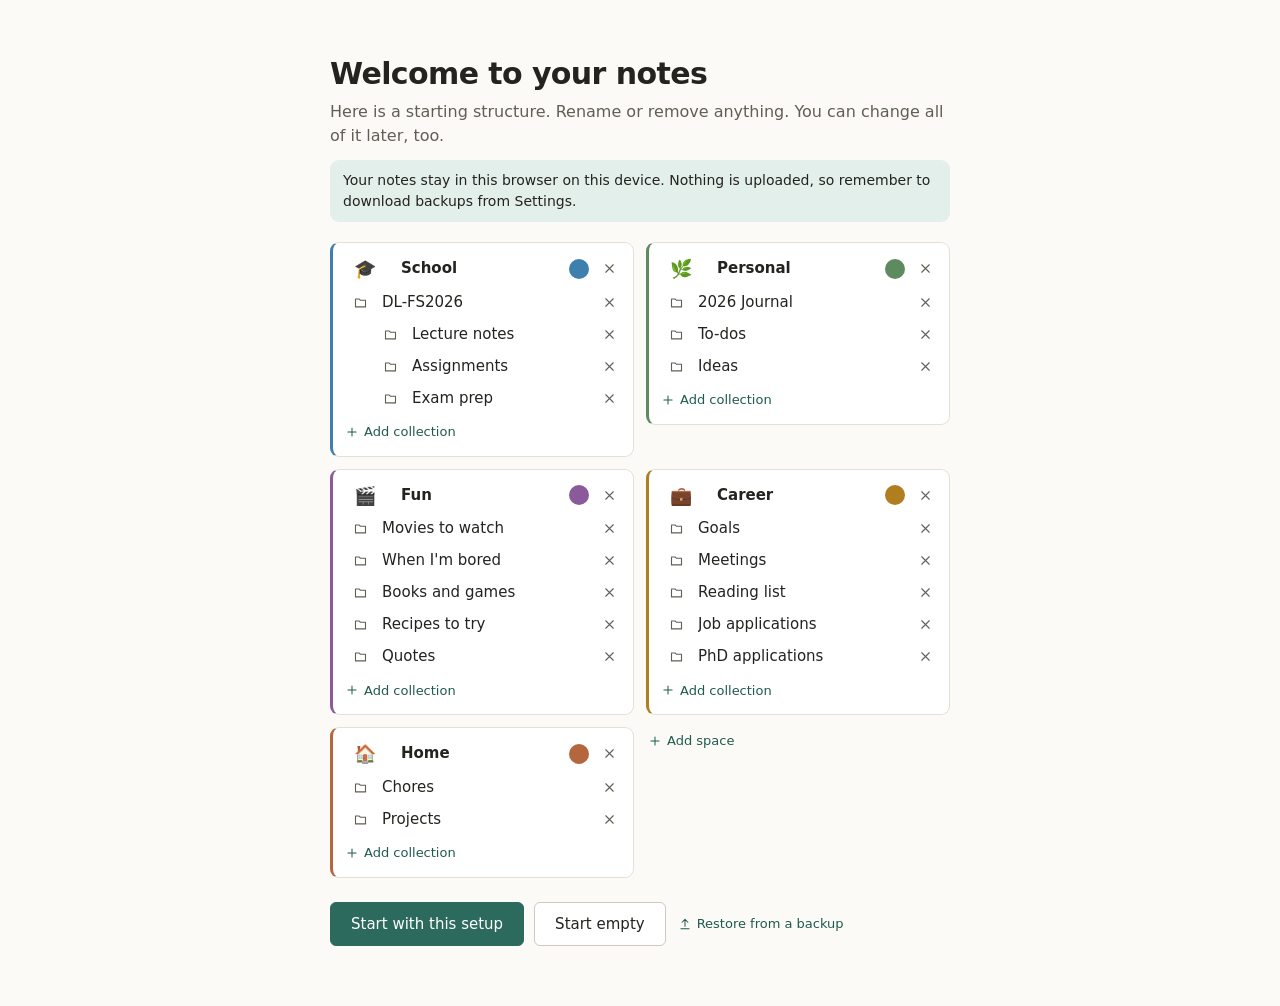
==== commit 6ac86688: "trying to connect claude" ====
--- a/index.html
+++ b/index.html
@@ -7,7 +7,7 @@
   <meta name="description" content="A private, offline notes app. Everything stays in this browser.">
   <meta name="color-scheme" content="light dark">
   <!-- Enforces the promise of no external requests, and blocks scripts injected through note content. -->
-  <meta http-equiv="Content-Security-Policy" content="default-src 'self'; img-src 'self' data: blob:; style-src 'self' https://accounts.google.com/gsi/style; script-src 'self' https://accounts.google.com/gsi/client; connect-src 'self' data: https://www.googleapis.com/calendar/ https://accounts.google.com/gsi/ https://oauth2.googleapis.com/revoke; frame-src 'self' https://accounts.google.com/gsi/; base-uri 'none'; form-action 'none'; object-src 'none'">
+  <meta http-equiv="Content-Security-Policy" content="default-src 'self'; img-src 'self' data: blob:; style-src 'self' https://accounts.google.com/gsi/style; script-src 'self' https://accounts.google.com/gsi/client; connect-src 'self' data: https://www.googleapis.com/drive/ https://www.googleapis.com/upload/drive/ https://www.googleapis.com/calendar/ https://accounts.google.com/gsi/ https://oauth2.googleapis.com/revoke https://*.workers.dev; frame-src 'self' https://accounts.google.com/gsi/; base-uri 'none'; form-action 'none'; object-src 'none'">
   <link rel="icon" href="data:image/svg+xml,%3Csvg xmlns='http://www.w3.org/2000/svg' viewBox='0 0 32 32'%3E%3Crect width='32' height='32' rx='7' fill='%232f6f62'/%3E%3Cpath d='M9 10h14M9 16h14M9 22h9' stroke='white' stroke-width='2.500' stroke-linecap='round'/%3E%3C/svg%3E">
   <link rel="apple-touch-icon" href="apple-touch-icon.png">
   <link rel="manifest" href="manifest.webmanifest">
--- a/css/app.css
+++ b/css/app.css
@@ -690,3 +690,13 @@
   .setup { padding-top: 56px; }
   .setup-list { grid-template-columns: 1fr 1fr; }
 }
+
+/* -- Sync ---------------------------------------------------------------------------- */
+.sync-form .field { max-width: 520px; }
+.sync-pass { flex-wrap: wrap; }
+.sync-pass .field { flex: 1 1 200px; }
+.sync-button.is-signed-out, .sync-button.is-passphrase { color: var(--accent-ink); font-weight: 600; }
+.sync-button.is-error { color: var(--danger); }
+.sync-button.is-syncing svg { animation: sync-turn 1.2s linear infinite; }
+@keyframes sync-turn { to { transform: rotate(360deg); } }
+@media (prefers-reduced-motion: reduce) { .sync-button.is-syncing svg { animation: none; } }
--- a/css/fields.css
+++ b/css/fields.css
@@ -230,6 +230,8 @@
 .calendar-steps ol { display: flex; flex-direction: column; gap: 6px; margin: 8px 0 0; padding-left: 20px; color: var(--text); font-size: 13px; }
 .calendar-steps a { text-decoration: underline; }
 .calendar-steps code { overflow-wrap: anywhere; }
+.calendar-option { margin: 4px 0 10px; }
+.calendar-option .field-hint { margin: 0 0 0 26px; }
 .calendar-form { display: flex; flex-wrap: wrap; align-items: flex-end; gap: 8px; }
 .calendar-form .field { flex: 1 1 260px; min-width: 0; margin: 0; }
 .dialog.organize-dialog { width: min(640px, calc(100vw - 32px)); max-width: none; }
@@ -426,3 +428,8 @@
   .task-details { margin-left: 8px; }
   .task-sublist { padding-left: 16px; }
 }
+
+/* -- Your server and Claude ------------------------------------------------------------ */
+.settings-subtitle { margin: 18px 0 6px; font-size: 15px; font-weight: 620; }
+.server-mcp { display: flex; flex-wrap: wrap; align-items: center; gap: 8px; margin: 6px 0; }
+.server-mcp-url { min-width: 0; padding: 6px 10px; border: 1px solid var(--border); border-radius: var(--radius-sm); background: var(--bg-raised); font-size: 13px; overflow-wrap: anywhere; }
--- a/css/timetable.css
+++ b/css/timetable.css
@@ -141,6 +141,54 @@
   .block-link .field-label { width: 100%; }
 }
 
+/* -- Month ---------------------------------------------------------------------------- */
+.tt-month { overflow: hidden; border: 1px solid var(--border); border-radius: var(--radius); background: var(--bg-raised); }
+.tt-month-head { display: grid; grid-template-columns: repeat(7, minmax(0, 1fr)); border-bottom: 1px solid var(--border); color: var(--text-muted); font-size: 12px; font-weight: 600; text-align: center; }
+.tt-month-head span { padding: 6px 2px; }
+.tt-month-grid { display: grid; grid-template-columns: repeat(7, minmax(0, 1fr)); margin: 0; padding: 0; list-style: none; }
+.tt-month-day { display: flex; flex-direction: column; gap: 3px; min-width: 0; min-height: 112px; padding: 4px 4px 6px; border-right: 1px solid var(--border); border-bottom: 1px solid var(--border); }
+.tt-month-day:nth-child(7n) { border-right: 0; }
+.tt-month-day:nth-last-child(-n + 7) { border-bottom: 0; }
+.tt-month-day.is-outside { background: var(--bg); }
+.tt-month-day.is-outside .tt-month-date { color: var(--text-faint); }
+.tt-month-day.is-today { background: color-mix(in srgb, var(--accent-soft) 45%, transparent); }
+.tt-month-date { align-self: flex-start; min-width: 26px; height: 24px; padding: 0 6px; border: 0; border-radius: 12px; background: none; color: var(--text-muted); font: inherit; font-size: 13px; font-variant-numeric: tabular-nums; font-weight: 600; cursor: pointer; }
+.tt-month-date:hover { background: var(--bg-hover); color: var(--text); }
+.tt-month-day.is-today .tt-month-date { background: var(--accent); color: var(--accent-text); }
+.tt-month-date:focus-visible, .tt-month-item:focus-visible, .tt-month-more:focus-visible { outline: 2px solid var(--accent); outline-offset: 1px; }
+.tt-month-list { display: flex; flex-direction: column; gap: 2px; min-width: 0; margin: 0; padding: 0; list-style: none; }
+.tt-month-item { display: flex; align-items: center; gap: 4px; width: 100%; min-width: 0; padding: 1px 4px; border: 0; border-radius: 4px; background: color-mix(in srgb, var(--space, var(--c-slate)) 16%, transparent); color: var(--text); font: inherit; font-size: 12px; line-height: 1.5; text-align: left; text-decoration: none; cursor: pointer; }
+.tt-month-item:hover { background: color-mix(in srgb, var(--space, var(--c-slate)) 28%, transparent); }
+.tt-month-dot { flex: none; width: 7px; height: 7px; border-radius: 50%; background: var(--space, var(--c-slate)); }
+.tt-month-time { flex: none; color: var(--text-muted); font-variant-numeric: tabular-nums; }
+.tt-month-title { overflow: hidden; min-width: 0; text-overflow: ellipsis; white-space: nowrap; }
+.tt-month-item.is-task { border-radius: 10px; background: none; }
+.tt-month-item.is-task:hover { background: var(--bg-hover); }
+.tt-month-item.is-event { padding: 0 3px; border: 1px dashed var(--border-strong); background: var(--bg-raised); cursor: default; }
+a.tt-month-item.is-event { cursor: pointer; }
+.tt-month-item.is-event:hover { background: var(--bg-hover); }
+.tt-month-item.is-event .tt-month-dot { border: 1px solid var(--text-faint); background: none; }
+.tt-month-item.is-cancelled .tt-month-title, .tt-month-item.is-done .tt-month-title { color: var(--text-muted); text-decoration: line-through; }
+.tt-month-more { align-self: flex-start; padding: 0 4px; border: 0; border-radius: 4px; background: none; color: var(--text-muted); font: inherit; font-size: 12px; font-weight: 600; cursor: pointer; }
+.tt-month-more:hover { background: var(--bg-hover); color: var(--text); }
+
+/* On a phone the month shows dots; a date opens the day with everything written out. */
+@media (max-width: 560px) {
+  .tt-month-day { align-items: center; min-height: 64px; padding: 3px 1px 5px; }
+  .tt-month-date { align-self: center; }
+  .tt-month-list { flex-direction: row; flex-wrap: wrap; justify-content: center; gap: 3px; }
+  .tt-month-item, .tt-month-item.is-event, .tt-month-item.is-task { width: auto; padding: 4px; border: 0; background: none; }
+  .tt-month-time, .tt-month-title { position: absolute; width: 1px; height: 1px; overflow: hidden; clip: rect(0 0 0 0); white-space: nowrap; }
+  .tt-month-more { padding: 0 2px; font-size: 11px; }
+  .tt-month-more-word { display: none; }
+}
+
+@media print {
+  .tt-month { border-color: #888; }
+  .tt-month-day { min-height: 90px; border-color: #bbb; break-inside: avoid; }
+  .tt-month-item { print-color-adjust: exact; -webkit-print-color-adjust: exact; }
+}
+
 /* -- Dragging ------------------------------------------------------------------------- */
 .tt-body.is-dragging, body.is-dragging-task { cursor: grabbing; user-select: none; }
 .tt-resize { position: absolute; right: 0; bottom: 0; left: 0; height: 7px; cursor: ns-resize; }
@@ -158,6 +206,26 @@
 .tt-task-check { position: absolute; top: 4px; right: 4px; width: 15px; height: 15px; margin: 0; accent-color: var(--accent); }
 .tt-block.is-done { background: var(--bg-raised); }
 .tt-block.is-done .tt-block-title { color: var(--text-muted); text-decoration: line-through; }
+/* A task's own time: rounder, so it reads as a task rather than a block of the timetable. */
+.tt-block.is-timed-task { border-radius: 10px; }
+.tt-block.is-timed-task .tt-task-check { top: 50%; margin-top: -7.5px; }
+.tt-block.is-timed-task:not(.is-short) .tt-task-check { top: 4px; margin-top: 0; }
+
+/* Google Calendar's events: outlined, not filled, since they live in Google Calendar. */
+.tt-block.is-event { border: 1px dashed var(--border-strong); border-left: 3px solid var(--text-faint); background: var(--bg-raised); color: var(--text); text-decoration: none; }
+.tt-block.is-event:hover { background: var(--bg-hover); }
+.tt-allday { display: flex; flex-basis: 100%; flex-direction: column; gap: 2px; min-width: 0; margin: 4px 0 0; padding: 0; list-style: none; text-align: left; }
+.tt-allday-item { display: block; overflow: hidden; padding: 1px 6px; border: 1px dashed var(--border-strong); border-radius: 4px; background: var(--bg-raised); color: var(--text); font-size: 11px; text-decoration: none; text-overflow: ellipsis; white-space: nowrap; }
+a.tt-allday-item:hover { background: var(--bg-hover); }
+a.tt-allday-item:focus-visible { outline: 2px solid var(--accent); outline-offset: 1px; }
+.tt-agenda-row.is-event { border-style: dashed; border-left: 3px solid var(--text-faint); }
+a.tt-agenda-row { text-decoration: none; }
+.tt-agenda-item { display: flex; align-items: center; gap: 8px; }
+.tt-agenda-item .tt-agenda-row { flex: 1; min-width: 0; }
+.tt-agenda-check { flex: none; width: 16px; height: 16px; margin: 0; accent-color: var(--accent); }
+.tt-agenda-row.is-done .tt-agenda-title { color: var(--text-muted); text-decoration: line-through; }
+.timetable .today-calendar { margin: -4px 0 10px; }
+
 .tt-layout { display: grid; grid-template-columns: minmax(0, 1fr) 270px; gap: 14px; align-items: start; }
 .tt-layout-main { min-width: 0; }
 .tt-tasks { max-height: min(72vh, 900px); overflow: auto; padding: 12px 12px 6px; border: 1px solid var(--border); border-radius: var(--radius); background: var(--bg-raised); }
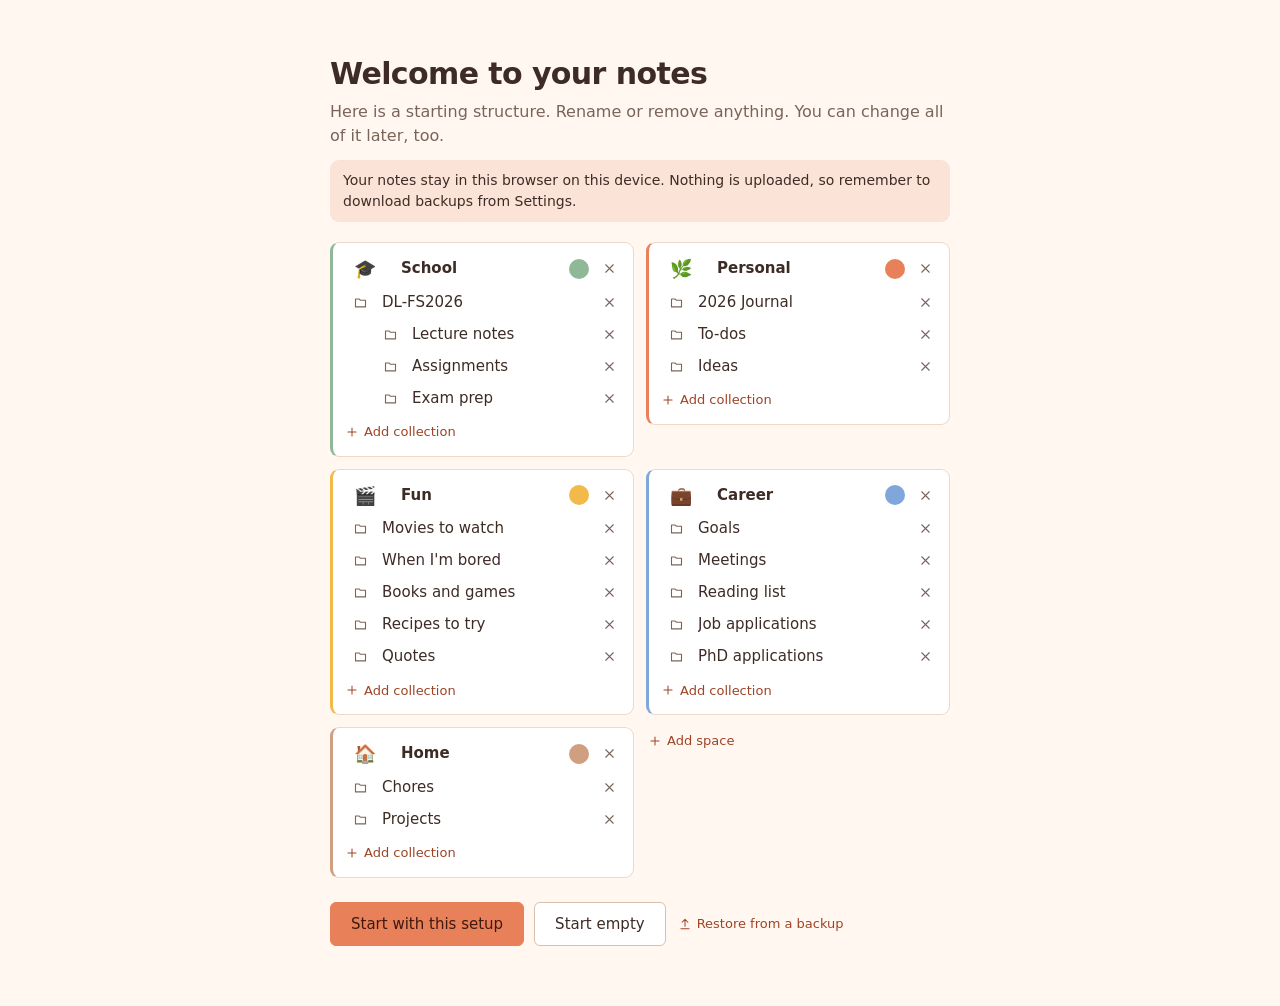
==== commit d3ac6c1e: "changes" ====
--- a/index.html
+++ b/index.html
@@ -8,11 +8,11 @@
   <meta name="color-scheme" content="light dark">
   <!-- Enforces the promise of no external requests, and blocks scripts injected through note content. -->
   <meta http-equiv="Content-Security-Policy" content="default-src 'self'; img-src 'self' data: blob:; style-src 'self' https://accounts.google.com/gsi/style; script-src 'self' https://accounts.google.com/gsi/client; connect-src 'self' data: https://www.googleapis.com/drive/ https://www.googleapis.com/upload/drive/ https://www.googleapis.com/calendar/ https://accounts.google.com/gsi/ https://oauth2.googleapis.com/revoke https://*.workers.dev; frame-src 'self' https://accounts.google.com/gsi/; base-uri 'none'; form-action 'none'; object-src 'none'">
-  <link rel="icon" href="data:image/svg+xml,%3Csvg xmlns='http://www.w3.org/2000/svg' viewBox='0 0 32 32'%3E%3Crect width='32' height='32' rx='7' fill='%232f6f62'/%3E%3Cpath d='M9 10h14M9 16h14M9 22h9' stroke='white' stroke-width='2.500' stroke-linecap='round'/%3E%3C/svg%3E">
+  <link rel="icon" href="data:image/svg+xml,%3Csvg xmlns='http://www.w3.org/2000/svg' viewBox='0 0 32 32'%3E%3Crect width='32' height='32' rx='7' fill='%23e8805a'/%3E%3Cpath d='M9 10h14M9 16h14M9 22h9' stroke='%23fff7f0' stroke-width='2.500' stroke-linecap='round'/%3E%3C/svg%3E">
   <link rel="apple-touch-icon" href="apple-touch-icon.png">
   <link rel="manifest" href="manifest.webmanifest">
-  <meta name="theme-color" content="#fbfaf7" media="(prefers-color-scheme: light)">
-  <meta name="theme-color" content="#1b1c1a" media="(prefers-color-scheme: dark)">
+  <meta name="theme-color" content="#fff7f0" media="(prefers-color-scheme: light)">
+  <meta name="theme-color" content="#231a17" media="(prefers-color-scheme: dark)">
   <meta name="mobile-web-app-capable" content="yes">
   <meta name="apple-mobile-web-app-capable" content="yes">
   <meta name="apple-mobile-web-app-title" content="Notes">
@@ -25,6 +25,7 @@
   <link rel="stylesheet" href="css/study.css">
   <link rel="stylesheet" href="css/timetable.css">
   <link rel="stylesheet" href="css/polish.css">
+  <link rel="stylesheet" href="css/engage.css">
   <script src="js/boot.js"></script>
   <script type="module" src="js/app.js"></script>
 </head>
--- a/css/theme.css
+++ b/css/theme.css
@@ -1,58 +1,85 @@
 /*
- * theme.css: design tokens. All colors are defined here, once for light and once for dark.
- * Everything else refers to these variables.
- * Contrast: --text and --text-muted meet WCAG AA on both --bg and --bg-sidebar in both themes.
- * --chart-line is validated for data marks (lightness, chroma, contrast) against each theme's --bg.
+ * theme.css: design tokens, "Peach and sage". All colors are defined here, once for light and
+ * once for dark; everything else refers to these variables and never to a hex value.
+ *
+ * Rules:
+ *   - Coral (--accent) is only for primary buttons, progress bars, the active sidebar item and
+ *     key highlights (today, counts that need attention). The cream and white base carries the rest.
+ *   - Text never uses a fill color. --accent, --danger, --success and --warning are too light
+ *     for text on cream, so each has an -ink partner that meets WCAG AA (4.5:1) on --bg, --sidebar,
+ *     --card and --accent-soft. In dark mode the fill colors are light enough and the inks match them.
+ *   - A space's color tints its notes, tags, timetable blocks and dashboard items: a soft mix for
+ *     backgrounds and the solid color for small markers, always with --text on top.
+ *   - Color never shows state on its own; an icon or a label goes with it.
+ * --chart-line is checked for data marks (lightness, chroma, 3:1 contrast) against each theme's --bg.
  */
 :root {
   color-scheme: light;
 
-  --bg: #fbfaf7;
-  --bg-sidebar: #f3f1eb;
-  --bg-raised: #ffffff;
-  --bg-hover: rgba(60, 52, 36, 0.06);
-  --bg-active: rgba(60, 52, 36, 0.1);
-  --bg-code: #f1efe8;
-  --border: #e4e0d6;
-  --border-strong: #cfcabb;
-
-  --text: #25231f;
-  --text-muted: #625e55;
-  --text-faint: #6f6b61;
-
-  --accent: #2c6a5e;
-  --accent-hover: #235549;
-  --accent-text: #ffffff;
-  --accent-soft: #e3efea;
-  --accent-ink: #1f5a4e;
-
-  --danger: #a93a2c;
-  --danger-hover: #8d2e22;
-  --danger-soft: #f8e7e3;
-  --warning-soft: #f7efd9;
-  --warning-border: #e3d4a5;
-
-  --chart-line: #0f8a72;
-
-  --c-sage: #5d8a5e;
-  --c-sky: #3f7fae;
-  --c-plum: #8a5a9a;
-  --c-rose: #b95a78;
-  --c-amber: #b07d1f;
-  --c-clay: #b4663f;
-  --c-teal: #2f8a86;
-  --c-slate: #68717d;
-
-  --shadow-sm: 0 1px 2px rgba(40, 34, 20, 0.08);
-  --shadow-md: 0 8px 28px rgba(40, 34, 20, 0.16), 0 1px 3px rgba(40, 34, 20, 0.08);
-  --scrim: rgba(35, 32, 25, 0.38);
+  /* The palette */
+  --bg: #fff7f0;
+  --sidebar: #f7e8dc;
+  --card: #ffffff;
+  --text: #3d2c26;
+  --text-muted: #7a645a;
+  --border: #ebd9cb;
+  --accent: #e8805a;
+  --accent-hover: #d96d46;
+  --on-accent: #3d1a0e;
+  --accent-soft: #fbe3d8;
+  --space-school: #8fb996;
+  --space-personal: #e8805a;
+  --space-fun: #f2b94b;
+  --space-career: #7fa7d9;
+  --success: #6fa57a;
+  --warning: #e0a23a;
+  --danger: #d2574e;
+  --radius: 9px;
+  --focus-ring: #b4532f;
+
+  /* Derived from the palette */
+  --text-faint: var(--text-muted);
+  --accent-ink: #9e4426;
+  --danger-ink: #a63a33;
+  --danger-hover: #8f2f29;
+  --danger-soft: #f9e1dc;
+  --success-ink: #3e7a4b;
+  --warning-ink: #8a5a12;
+  --warning-soft: #fcefd6;
+  --warning-border: #ecc98a;
+  --star: #b7791f;
+  --on-space: #3d2c26;
+  --border-strong: #d8c0ae;
+  --bg-hover: rgba(122, 70, 40, 0.06);
+  --bg-active: rgba(122, 70, 40, 0.1);
+  --sidebar-hover: rgba(255, 255, 255, 0.6);
+  --bg-code: #f9eee5;
+  --chart-line: #c25a34;
+
+  /* Space colors: twelve warm pastels. The first four are the default spaces' colors. */
+  --c-sage: var(--space-school);
+  --c-coral: var(--space-personal);
+  --c-amber: var(--space-fun);
+  --c-sky: var(--space-career);
+  --c-rose: #e89aab;
+  --c-plum: #b49cd6;
+  --c-peach: #f5b08e;
+  --c-teal: #7fc0b6;
+  --c-clay: #cf9f80;
+  --c-moss: #afbf78;
+  --c-mauve: #cc94b6;
+  --c-slate: #ab9f98;
+
+  --shadow-sm: 0 1px 2px rgba(80, 45, 25, 0.08);
+  --shadow-md: 0 8px 28px rgba(80, 45, 25, 0.14), 0 1px 3px rgba(80, 45, 25, 0.08);
+  --scrim: rgba(61, 44, 38, 0.38);
+  --transition-colors: color 0.2s ease, background-color 0.2s ease, border-color 0.2s ease, box-shadow 0.2s ease;
 
   --font-ui: system-ui, -apple-system, "Segoe UI", Roboto, "Helvetica Neue", Arial, sans-serif;
   --font-read: "Iowan Old Style", "Palatino Linotype", Palatino, Charter, Georgia, "Noto Serif", serif;
   --font-mono: ui-monospace, "SF Mono", SFMono-Regular, Menlo, Consolas, "Liberation Mono", monospace;
 
   --radius-sm: 6px;
-  --radius: 9px;
   --radius-lg: 14px;
   --sidebar-width: 272px;
   --content-width: 760px;
@@ -62,41 +89,50 @@
 :root[data-theme="dark"] {
   color-scheme: dark;
 
-  --bg: #1b1c1a;
-  --bg-sidebar: #161715;
-  --bg-raised: #262724;
-  --bg-hover: rgba(240, 235, 220, 0.07);
-  --bg-active: rgba(240, 235, 220, 0.12);
-  --bg-code: #2a2b28;
-  --border: #33342f;
-  --border-strong: #494a43;
-
-  --text: #e9e6dd;
-  --text-muted: #aeaa9e;
-  --text-faint: #a09c90;
-
-  --accent: #6fb8a5;
-  --accent-hover: #85c8b6;
-  --accent-text: #10201c;
-  --accent-soft: #24352f;
-  --accent-ink: #8fd0be;
-
-  --danger: #e58a7b;
-  --danger-hover: #efa294;
-  --danger-soft: #3b2622;
-  --warning-soft: #352e1d;
-  --warning-border: #5c4f2c;
-
-  --chart-line: #2fa88c;
-
-  --c-sage: #8fbc8f;
-  --c-sky: #7fb4dc;
-  --c-plum: #c29ad0;
-  --c-rose: #e08ea9;
-  --c-amber: #dcb163;
-  --c-clay: #dd9a78;
-  --c-teal: #6cc4bf;
-  --c-slate: #a3acb8;
+  --bg: #231a17;
+  --sidebar: #1b1311;
+  --card: #2e2320;
+  --text: #fbede3;
+  --text-muted: #c2a99b;
+  --border: #433430;
+  --accent: #f29b7a;
+  --accent-hover: #f7ae92;
+  --on-accent: #2b120a;
+  --accent-soft: #4a2e25;
+  --space-school: #a9d1b0;
+  --space-personal: #f29b7a;
+  --space-fun: #f5c86a;
+  --space-career: #9dbee8;
+  --success: #8fc79a;
+  --warning: #f0bc5e;
+  --danger: #ee857c;
+  --focus-ring: #f7ae92;
+
+  --accent-ink: #f29b7a;
+  --danger-ink: #ee857c;
+  --danger-hover: #f39a92;
+  --danger-soft: #42231f;
+  --success-ink: #8fc79a;
+  --warning-ink: #f0bc5e;
+  --warning-soft: #3a2c1a;
+  --warning-border: #6a5128;
+  --star: #f5c86a;
+  --on-space: #231a17;
+  --border-strong: #5f4b44;
+  --bg-hover: rgba(251, 237, 227, 0.06);
+  --bg-active: rgba(251, 237, 227, 0.1);
+  --sidebar-hover: rgba(251, 237, 227, 0.06);
+  --bg-code: #382b27;
+  --chart-line: #d9704b;
+
+  --c-rose: #f0b2bf;
+  --c-plum: #c8b5e6;
+  --c-peach: #f8c4a9;
+  --c-teal: #9dd3cb;
+  --c-clay: #e0b89c;
+  --c-moss: #c6d396;
+  --c-mauve: #ddaecb;
+  --c-slate: #c4b8b1;
 
   --shadow-sm: 0 1px 2px rgba(0, 0, 0, 0.4);
   --shadow-md: 0 8px 28px rgba(0, 0, 0, 0.55), 0 1px 3px rgba(0, 0, 0, 0.4);
@@ -107,41 +143,50 @@
   :root:not([data-theme="light"]) {
     color-scheme: dark;
 
-    --bg: #1b1c1a;
-    --bg-sidebar: #161715;
-    --bg-raised: #262724;
-    --bg-hover: rgba(240, 235, 220, 0.07);
-    --bg-active: rgba(240, 235, 220, 0.12);
-    --bg-code: #2a2b28;
-    --border: #33342f;
-    --border-strong: #494a43;
-
-    --text: #e9e6dd;
-    --text-muted: #aeaa9e;
-    --text-faint: #a09c90;
-
-    --accent: #6fb8a5;
-    --accent-hover: #85c8b6;
-    --accent-text: #10201c;
-    --accent-soft: #24352f;
-    --accent-ink: #8fd0be;
-
-    --danger: #e58a7b;
-    --danger-hover: #efa294;
-    --danger-soft: #3b2622;
-    --warning-soft: #352e1d;
-    --warning-border: #5c4f2c;
-
-    --chart-line: #2fa88c;
-
-    --c-sage: #8fbc8f;
-    --c-sky: #7fb4dc;
-    --c-plum: #c29ad0;
-    --c-rose: #e08ea9;
-    --c-amber: #dcb163;
-    --c-clay: #dd9a78;
-    --c-teal: #6cc4bf;
-    --c-slate: #a3acb8;
+    --bg: #231a17;
+    --sidebar: #1b1311;
+    --card: #2e2320;
+    --text: #fbede3;
+    --text-muted: #c2a99b;
+    --border: #433430;
+    --accent: #f29b7a;
+    --accent-hover: #f7ae92;
+    --on-accent: #2b120a;
+    --accent-soft: #4a2e25;
+    --space-school: #a9d1b0;
+    --space-personal: #f29b7a;
+    --space-fun: #f5c86a;
+    --space-career: #9dbee8;
+    --success: #8fc79a;
+    --warning: #f0bc5e;
+    --danger: #ee857c;
+    --focus-ring: #f7ae92;
+
+    --accent-ink: #f29b7a;
+    --danger-ink: #ee857c;
+    --danger-hover: #f39a92;
+    --danger-soft: #42231f;
+    --success-ink: #8fc79a;
+    --warning-ink: #f0bc5e;
+    --warning-soft: #3a2c1a;
+    --warning-border: #6a5128;
+    --star: #f5c86a;
+    --on-space: #231a17;
+    --border-strong: #5f4b44;
+    --bg-hover: rgba(251, 237, 227, 0.06);
+    --bg-active: rgba(251, 237, 227, 0.1);
+    --sidebar-hover: rgba(251, 237, 227, 0.06);
+    --bg-code: #382b27;
+    --chart-line: #d9704b;
+
+    --c-rose: #f0b2bf;
+    --c-plum: #c8b5e6;
+    --c-peach: #f8c4a9;
+    --c-teal: #9dd3cb;
+    --c-clay: #e0b89c;
+    --c-moss: #c6d396;
+    --c-mauve: #ddaecb;
+    --c-slate: #c4b8b1;
 
     --shadow-sm: 0 1px 2px rgba(0, 0, 0, 0.4);
     --shadow-md: 0 8px 28px rgba(0, 0, 0, 0.55), 0 1px 3px rgba(0, 0, 0, 0.4);
@@ -151,10 +196,19 @@
 
 /* A space's color is available as --space anywhere inside an element tagged with it. */
 [data-color="sage"] { --space: var(--c-sage); }
+[data-color="coral"] { --space: var(--c-coral); }
+[data-color="amber"] { --space: var(--c-amber); }
 [data-color="sky"] { --space: var(--c-sky); }
+[data-color="rose"] { --space: var(--c-rose); }
 [data-color="plum"] { --space: var(--c-plum); }
-[data-color="rose"] { --space: var(--c-rose); }
-[data-color="amber"] { --space: var(--c-amber); }
+[data-color="peach"] { --space: var(--c-peach); }
+[data-color="teal"] { --space: var(--c-teal); }
 [data-color="clay"] { --space: var(--c-clay); }
-[data-color="teal"] { --space: var(--c-teal); }
+[data-color="moss"] { --space: var(--c-moss); }
+[data-color="mauve"] { --space: var(--c-mauve); }
 [data-color="slate"] { --space: var(--c-slate); }
+
+/* Soft color changes on hover and selection; app.css turns them off for reduced motion. */
+a, button, input, select, textarea, summary, .chip, .card, .note-row, .nav-link, .tt-block, .swatch {
+  transition: var(--transition-colors);
+}
--- a/css/app.css
+++ b/css/app.css
@@ -29,7 +29,7 @@
 button:disabled { cursor: default; }
 [hidden] { display: none !important; }
 
-:focus-visible { outline: 2px solid var(--accent); outline-offset: 2px; border-radius: 4px; }
+:focus-visible { outline: 2px solid var(--focus-ring); outline-offset: 2px; border-radius: 4px; }
 [tabindex="-1"]:focus { outline: none; }
 
 kbd {
@@ -39,7 +39,7 @@
   border: 1px solid var(--border-strong);
   border-bottom-width: 2px;
   border-radius: 4px;
-  background: var(--bg-raised);
+  background: var(--card);
   color: var(--text-muted);
   font-family: var(--font-ui);
   font-size: 0.78em;
@@ -64,7 +64,7 @@
   padding: 8px 14px;
   border-radius: var(--radius-sm);
   background: var(--accent);
-  color: var(--accent-text);
+  color: var(--on-accent);
   transform: translateY(-200%);
 }
 .skip-link:focus { transform: none; }
@@ -94,7 +94,7 @@
   padding: 6px 13px;
   border: 1px solid var(--border-strong);
   border-radius: var(--radius-sm);
-  background: var(--bg-raised);
+  background: var(--card);
   color: var(--text);
   font-size: 14px;
   font-weight: 500;
@@ -105,12 +105,12 @@
 .btn:hover:not(:disabled) { background: var(--bg-hover); }
 .btn:disabled { opacity: 0.5; }
 .btn kbd { margin-left: 2px; }
-.btn-primary { border-color: var(--accent); background: var(--accent); color: var(--accent-text); }
+.btn-primary { border-color: var(--accent); background: var(--accent); color: var(--on-accent); }
 .btn-primary:hover:not(:disabled) { border-color: var(--accent-hover); background: var(--accent-hover); }
 .btn-primary kbd { border-color: transparent; background: rgba(255, 255, 255, 0.2); color: inherit; }
-.btn-danger { border-color: var(--danger); background: var(--danger); color: var(--bg-raised); }
+.btn-danger { border-color: var(--danger-ink); background: var(--danger-ink); color: var(--card); }
 .btn-danger:hover:not(:disabled) { border-color: var(--danger-hover); background: var(--danger-hover); }
-.btn-danger-quiet { color: var(--danger); }
+.btn-danger-quiet { color: var(--danger-ink); }
 .btn-danger-quiet:hover:not(:disabled) { background: var(--danger-soft); }
 .btn-small { min-height: 30px; padding: 3px 10px; font-size: 13px; }
 .btn-large { min-height: 44px; padding: 8px 20px; font-size: 15px; }
@@ -152,10 +152,10 @@
   padding: 7px 10px;
   border: 1px solid var(--border-strong);
   border-radius: var(--radius-sm);
-  background: var(--bg-raised);
+  background: var(--card);
   color: var(--text);
 }
-.input:focus, .select:focus { border-color: var(--accent); outline: 2px solid var(--accent-soft); outline-offset: 0; }
+.input:focus, .select:focus { border-color: var(--focus-ring); outline: 2px solid var(--accent-soft); outline-offset: 0; }
 .select { width: auto; min-height: 32px; padding: 4px 8px; font-size: 13px; }
 .input-emoji { width: 58px; text-align: center; font-size: 18px; }
 .input-quiet { border-color: transparent; background: transparent; }
@@ -163,7 +163,7 @@
 
 .field { display: block; margin-bottom: 14px; }
 .field-label { display: block; margin-bottom: 5px; color: var(--text-muted); font-size: 13px; font-weight: 500; }
-.field-error { margin-top: -8px; margin-bottom: 8px; color: var(--danger); font-size: 13px; }
+.field-error { margin-top: -8px; margin-bottom: 8px; color: var(--danger-ink); font-size: 13px; }
 .field-error:empty { display: none; }
 .field-row { display: flex; gap: 10px; }
 .field-narrow { flex: none; }
@@ -173,7 +173,7 @@
 .emoji-btn { width: 34px; height: 34px; padding: 0; border: 0; border-radius: var(--radius-sm); background: none; font-size: 18px; }
 .emoji-btn:hover { background: var(--bg-hover); }
 
-.swatches { display: flex; flex-wrap: wrap; gap: 8px; }
+.swatches { display: flex; flex-wrap: wrap; gap: 6px; }
 .swatch {
   display: inline-flex;
   align-items: center;
@@ -184,7 +184,7 @@
   border: 0;
   border-radius: 50%;
   background: var(--space);
-  color: var(--bg);
+  color: var(--on-space);
 }
 .swatch svg { visibility: hidden; }
 .swatch[aria-checked="true"] svg { visibility: visible; }
@@ -192,7 +192,7 @@
 
 .radio-group { display: flex; flex-direction: column; gap: 10px; margin-top: 14px; }
 .radio { display: flex; align-items: flex-start; gap: 9px; }
-.radio input { margin: 4px 0 0; accent-color: var(--accent); }
+.radio input { margin: 4px 0 0; accent-color: var(--accent-ink); }
 .radio-hint { display: block; color: var(--text-muted); font-size: 13px; }
 
 /* -- App shell ------------------------------------------------------------------------- */
@@ -223,7 +223,7 @@
   overflow-y: auto;
   overscroll-behavior: contain;
   border-right: 1px solid var(--border);
-  background: var(--bg-sidebar);
+  background: var(--sidebar);
   transform: translateX(-102%);
   visibility: hidden;
   transition: transform 0.18s ease, visibility 0.18s;
@@ -233,7 +233,7 @@
 .scrim { position: fixed; inset: 0; z-index: 30; display: none; background: var(--scrim); }
 .sidebar-open .scrim { display: block; }
 
-.sidebar-top { position: sticky; top: 0; z-index: 2; padding: 12px 10px 8px; background: var(--bg-sidebar); }
+.sidebar-top { position: sticky; top: 0; z-index: 2; padding: 12px 10px 8px; background: var(--sidebar); }
 
 .capture-button {
   display: flex;
@@ -244,11 +244,11 @@
   padding: 6px 10px;
   border: 1px solid var(--border-strong);
   border-radius: var(--radius);
-  background: var(--bg-raised);
+  background: var(--card);
   box-shadow: var(--shadow-sm);
   font-weight: 500;
 }
-.capture-button:hover { border-color: var(--accent); }
+.capture-button:hover { border-color: var(--accent-ink); }
 .capture-button span { flex: 1; text-align: left; }
 
 .sidebar-nav { display: flex; flex: 1; flex-direction: column; gap: 2px; padding: 2px 10px 14px; }
@@ -290,18 +290,19 @@
   text-decoration: none;
 }
 .nav-link svg { flex: none; color: var(--text-muted); }
-.nav-link:hover { background: var(--bg-hover); }
-.nav-link.is-current { background: var(--bg-active); font-weight: 600; }
+.nav-link:hover { background: var(--sidebar-hover); }
+.nav-link.is-current { background: var(--accent-soft); box-shadow: inset 3px 0 0 var(--accent); font-weight: 600; }
+.nav-link.is-current .nav-count:not(.nav-count-attention), .nav-link.is-current svg { color: var(--text); }
 .nav-label { flex: 1; min-width: 0; overflow: hidden; text-overflow: ellipsis; white-space: nowrap; }
 .nav-emoji { flex: none; width: 20px; font-size: 15px; text-align: center; }
 .nav-count { flex: none; color: var(--text-muted); font-size: 12px; font-variant-numeric: tabular-nums; }
-.nav-count-attention { padding: 0 7px; border-radius: 10px; background: var(--accent); color: var(--accent-text); font-weight: 600; }
+.nav-count-attention { padding: 0 7px; border-radius: 10px; background: var(--accent); color: var(--on-accent); font-weight: 600; }
 
 .nav-row-space .nav-link.is-current { box-shadow: inset 3px 0 0 var(--space); }
 .nav-toggle { width: 22px; height: 26px; margin-right: -2px; }
 .nav-toggle-gap { flex: none; width: 20px; }
-.nav-more { position: absolute; right: 2px; width: 28px; height: 28px; background: var(--bg-sidebar); opacity: 0; }
-.nav-more:hover { background: var(--bg-active); }
+.nav-more { position: absolute; right: 2px; width: 28px; height: 28px; background: var(--sidebar); opacity: 0; }
+.nav-more:hover { background: var(--sidebar-hover); }
 .nav-row:hover .nav-more, .nav-row:focus-within .nav-more, .nav-more:focus-visible { opacity: 1; }
 @media (hover: none) {
   .nav-more { position: static; flex: none; background: none; opacity: 1; }
@@ -326,7 +327,7 @@
   border-radius: 50%;
   background: var(--accent);
   box-shadow: var(--shadow-md);
-  color: var(--accent-text);
+  color: var(--on-accent);
 }
 .fab:hover { background: var(--accent-hover); }
 
@@ -371,7 +372,7 @@
   font-size: 14px;
   pointer-events: auto;
 }
-.toast-error { background: var(--danger); color: var(--bg-raised); }
+.toast-error { background: var(--danger-ink); color: var(--card); }
 .toast-text { min-width: 0; overflow-wrap: anywhere; }
 .toast-action { padding: 3px 9px; border: 0; border-radius: var(--radius-sm); background: rgba(127, 127, 127, 0.28); color: inherit; font-size: 13px; font-weight: 600; }
 .toast-close { display: inline-flex; padding: 5px; border: 0; background: none; color: inherit; opacity: 0.7; }
@@ -386,7 +387,7 @@
   overflow: auto;
   border: 1px solid var(--border);
   border-radius: var(--radius-lg);
-  background: var(--bg-raised);
+  background: var(--card);
   box-shadow: var(--shadow-md);
   color: var(--text);
 }
@@ -415,8 +416,8 @@
 .capture-hint { display: flex; flex-wrap: wrap; gap: 4px 14px; margin-top: 10px; color: var(--text-muted); font-size: 12px; }
 .capture-hint-wide { display: none; }
 
-.capture-field { margin-bottom: 20px; padding: 11px 14px; border: 1px solid var(--border-strong); border-radius: var(--radius); background: var(--bg-raised); box-shadow: var(--shadow-sm); }
-.capture-field:focus-within { border-color: var(--accent); outline: 2px solid var(--accent-soft); }
+.capture-field { margin-bottom: 20px; padding: 11px 14px; border: 1px solid var(--border-strong); border-radius: var(--radius); background: var(--card); box-shadow: var(--shadow-sm); }
+.capture-field:focus-within { border-color: var(--focus-ring); outline: 2px solid var(--accent-soft); }
 .capture-field .capture-input { font-size: 15px; }
 
 .dialog-picker .dialog-inner { padding-bottom: 8px; }
@@ -450,7 +451,7 @@
   overflow-y: auto;
   border: 1px solid var(--border);
   border-radius: var(--radius);
-  background: var(--bg-raised);
+  background: var(--card);
   box-shadow: var(--shadow-md);
 }
 .menu-item {
@@ -469,7 +470,7 @@
 .menu-item svg { flex: none; color: var(--text-muted); }
 .menu-item:hover:not(:disabled), .menu-item:focus { background: var(--bg-hover); outline: none; }
 .menu-item:disabled { opacity: 0.45; }
-.menu-item-danger, .menu-item-danger svg { color: var(--danger); }
+.menu-item-danger, .menu-item-danger svg { color: var(--danger-ink); }
 .menu-item-danger:hover:not(:disabled), .menu-item-danger:focus { background: var(--danger-soft); }
 .menu-sep { height: 1px; margin: 5px 6px; background: var(--border); }
 
@@ -522,7 +523,7 @@
   padding: 10px 12px;
   border: 1px solid var(--border);
   border-radius: var(--radius);
-  background: var(--bg-raised);
+  background: var(--card);
   text-decoration: none;
 }
 .folder-card svg { color: var(--space, var(--text-muted)); }
@@ -599,7 +600,7 @@
 .review-count { margin-bottom: 6px; color: var(--text-muted); font-size: 13px; }
 .review-progress { height: 4px; margin-bottom: 18px; overflow: hidden; border-radius: 2px; background: var(--border); }
 .review-progress-bar { width: var(--progress, 0%); height: 100%; background: var(--accent); transition: width 0.2s ease; }
-.review-card { margin-bottom: 22px; padding: 16px 18px; border: 1px solid var(--border); border-radius: var(--radius-lg); background: var(--bg-raised); box-shadow: var(--shadow-sm); }
+.review-card { margin-bottom: 22px; padding: 16px 18px; border: 1px solid var(--border); border-radius: var(--radius-lg); background: var(--card); box-shadow: var(--shadow-sm); }
 .review-title { font-size: 20px; font-weight: 640; line-height: 1.3; overflow-wrap: anywhere; }
 .review-body { max-height: 260px; margin-top: 8px; overflow-y: auto; color: var(--text); font-family: var(--font-read); font-size: 16px; overflow-wrap: anywhere; }
 .review-body p + p { margin-top: 6px; }
@@ -615,11 +616,11 @@
   padding: 8px 12px;
   border: 1px solid var(--border-strong);
   border-radius: var(--radius);
-  background: var(--bg-raised);
+  background: var(--card);
   font-weight: 500;
   text-align: left;
 }
-.choice:hover { border-color: var(--accent); background: var(--bg-hover); }
+.choice:hover { border-color: var(--accent-ink); background: var(--bg-hover); }
 .choice-space { border-left: 3px solid var(--space); }
 .choice-suggested { background: var(--accent-soft); border-color: transparent; }
 .choice-new { border-style: dashed; color: var(--text-muted); }
@@ -655,7 +656,7 @@
 .setup-text { margin-top: 8px; color: var(--text-muted); font-size: 16px; }
 .setup-note { margin-top: 12px; margin-bottom: 20px; padding: 10px 13px; border-radius: var(--radius); background: var(--accent-soft); font-size: 14px; }
 .setup-list { display: grid; grid-template-columns: 1fr; gap: 12px; align-items: start; }
-.setup-space { padding: 8px 10px 10px; border: 1px solid var(--border); border-left: 3px solid var(--space); border-radius: var(--radius); background: var(--bg-raised); }
+.setup-space { padding: 8px 10px 10px; border: 1px solid var(--border); border-left: 3px solid var(--space); border-radius: var(--radius); background: var(--card); }
 .setup-row { display: flex; align-items: center; gap: 6px; padding-left: calc(var(--depth, 0) * 20px); }
 .setup-row svg { flex: none; color: var(--text-muted); }
 .setup-row .input { min-height: 32px; padding: 3px 7px; }
@@ -696,7 +697,7 @@
 .sync-pass { flex-wrap: wrap; }
 .sync-pass .field { flex: 1 1 200px; }
 .sync-button.is-signed-out, .sync-button.is-passphrase { color: var(--accent-ink); font-weight: 600; }
-.sync-button.is-error { color: var(--danger); }
+.sync-button.is-error { color: var(--danger-ink); }
 .sync-button.is-syncing svg { animation: sync-turn 1.2s linear infinite; }
 @keyframes sync-turn { to { transform: rotate(360deg); } }
 @media (prefers-reduced-motion: reduce) { .sync-button.is-syncing svg { animation: none; } }
--- a/css/editor.css
+++ b/css/editor.css
@@ -48,7 +48,7 @@
   font-size: 18px;
   line-height: 1.62;
   overflow-wrap: anywhere;
-  caret-color: var(--accent);
+  caret-color: var(--accent-ink);
 }
 .editor-content > :first-child { margin-top: 0; }
 
@@ -86,8 +86,8 @@
   height: 1.02em;
   border: 1.5px solid var(--border-strong);
   border-radius: 4px;
-  background: var(--bg-raised);
-  color: var(--accent-text);
+  background: var(--card);
+  color: var(--on-accent);
   font-family: var(--font-ui);
   font-size: 0.95em;
   font-weight: 700;
@@ -178,7 +178,7 @@
   overflow-y: auto;
   border: 1px solid var(--border);
   border-radius: var(--radius);
-  background: var(--bg-raised);
+  background: var(--card);
   box-shadow: var(--shadow-md);
 }
 .slash-item {
@@ -221,7 +221,7 @@
   padding: 3px;
   border: 1px solid var(--border);
   border-radius: var(--radius);
-  background: var(--bg-raised);
+  background: var(--card);
   box-shadow: var(--shadow-md);
   font-size: 13px;
 }
--- a/css/fields.css
+++ b/css/fields.css
@@ -15,7 +15,7 @@
   padding: 1px 8px;
   border: 1px solid var(--border);
   border-radius: 999px;
-  background: var(--bg-raised);
+  background: var(--card);
   color: var(--text-muted);
   font-size: 12px;
   line-height: 1.6;
@@ -25,8 +25,8 @@
 .chip-link { color: var(--accent-ink); text-decoration: none; }
 .chip-link:hover { text-decoration: underline; }
 .chip-today { border-color: var(--accent); color: var(--accent-ink); }
-.chip-overdue { border-color: var(--danger); color: var(--danger); }
-.chip-priority-3 { color: var(--danger); }
+.chip-overdue { border-color: var(--danger); color: var(--danger-ink); }
+.chip-priority-3 { color: var(--danger-ink); }
 .chip-priority-2 { color: var(--text); }
 
 .pill {
@@ -48,12 +48,12 @@
 .pill[data-tone="5"] { background: color-mix(in srgb, var(--c-rose) 20%, transparent); }
 
 .rating-display { display: inline-flex; gap: 1px; color: var(--border-strong); vertical-align: middle; }
-.rating-display .is-on { color: var(--c-amber); }
+.rating-display .is-on { color: var(--star); }
 .rating-display .is-on svg { fill: currentColor; }
 .rating-display svg { display: block; }
 .mood-display { font-size: 15px; line-height: 1; }
 .num-display, .date-display { color: var(--text-muted); font-size: 13px; font-variant-numeric: tabular-nums; white-space: nowrap; }
-.date-display.is-overdue { color: var(--danger); }
+.date-display.is-overdue { color: var(--danger-ink); }
 .check-display { display: inline-flex; color: var(--accent-ink); }
 .url-display { color: var(--accent-ink); }
 
@@ -78,17 +78,17 @@
 .tab:hover { background: var(--bg-hover); color: var(--text); }
 .tab[aria-pressed="true"] { background: var(--bg-active); color: var(--text); font-weight: 600; }
 .tab-count { padding: 0 6px; border-radius: 9px; background: var(--bg-active); font-size: 11px; font-variant-numeric: tabular-nums; }
-.tab-count-alert { background: var(--danger); color: var(--bg-raised); font-weight: 600; }
+.tab-count-alert { background: var(--danger-ink); color: var(--card); font-weight: 600; }
 .tabs-small .tab { min-height: 26px; padding: 2px 8px; font-size: 12px; }
 
 .split-btn { display: inline-flex; }
 .split-btn > .btn:first-child { border-top-right-radius: 0; border-bottom-right-radius: 0; }
-.split-more { padding: 6px 8px; border-left-color: color-mix(in srgb, var(--accent-text) 35%, var(--accent)); border-top-left-radius: 0; border-bottom-left-radius: 0; }
+.split-more { padding: 6px 8px; border-left-color: color-mix(in srgb, var(--on-accent) 35%, var(--accent)); border-top-left-radius: 0; border-bottom-left-radius: 0; }
 
 .view-toolbar { display: flex; flex-wrap: wrap; align-items: center; justify-content: space-between; gap: 8px; margin-bottom: 14px; }
 .view-toolbar:empty { display: none; }
 .view-toolbar-right { display: flex; flex-wrap: wrap; align-items: center; gap: 8px; margin-left: auto; }
-.view-switcher { display: inline-flex; padding: 2px; border: 1px solid var(--border); border-radius: var(--radius); background: var(--bg-raised); }
+.view-switcher { display: inline-flex; padding: 2px; border: 1px solid var(--border); border-radius: var(--radius); background: var(--card); }
 .view-btn {
   display: inline-flex;
   align-items: center;
@@ -131,7 +131,7 @@
 .input-with-button { display: flex; align-items: center; gap: 4px; }
 .select-field { width: 100%; min-height: 38px; padding: 7px 8px; font-size: 15px; }
 .check-field { display: inline-flex; align-items: center; gap: 8px; min-height: 38px; }
-.check-field input { accent-color: var(--accent); }
+.check-field input { accent-color: var(--accent-ink); }
 .relation { display: flex; flex-wrap: wrap; align-items: center; gap: 6px; min-height: 38px; }
 
 .multi-editor { display: flex; flex-direction: column; gap: 6px; }
@@ -141,23 +141,23 @@
   padding: 2px 10px;
   border: 1px solid var(--border-strong);
   border-radius: 999px;
-  background: var(--bg-raised);
+  background: var(--card);
   color: var(--text-muted);
   font-size: 13px;
   line-height: 1.5;
 }
 .choice-chip:hover { color: var(--text); }
-.choice-chip[aria-pressed="true"] { border-color: var(--accent); background: var(--accent-soft); color: var(--accent-ink); font-weight: 600; }
+.choice-chip[aria-pressed="true"] { border-color: var(--accent-ink); background: var(--accent-soft); color: var(--accent-ink); font-weight: 600; }
 
 .scale { display: inline-flex; gap: 2px; }
 .scale-option { display: inline-flex; align-items: center; justify-content: center; width: 32px; height: 32px; border-radius: var(--radius-sm); color: var(--border-strong); cursor: pointer; }
 .scale-option:hover { background: var(--bg-hover); }
-.scale-option:has(input:focus-visible) { outline: 2px solid var(--accent); outline-offset: 1px; }
-.scale-rating.is-on { color: var(--c-amber); }
+.scale-option:has(input:focus-visible) { outline: 2px solid var(--focus-ring); outline-offset: 1px; }
+.scale-rating.is-on { color: var(--star); }
 .scale-rating.is-on svg { fill: currentColor; }
 .scale-mood { width: 40px; height: 40px; font-size: 22px; filter: grayscale(0.85); opacity: 0.6; }
 .scale-mood:hover { filter: none; opacity: 1; }
-.scale-mood.is-on { background: var(--accent-soft); box-shadow: inset 0 0 0 2px var(--accent); filter: none; opacity: 1; }
+.scale-mood.is-on { background: var(--accent-soft); box-shadow: inset 0 0 0 2px var(--accent-ink); filter: none; opacity: 1; }
 
 /* -- Task lists ---------------------------------------------------------------------------- */
 
@@ -173,7 +173,7 @@
 .task-row.is-dragging { opacity: 0.4; }
 .task-main { display: flex; align-items: center; gap: 6px; min-height: 36px; padding: 1px 2px; border-radius: var(--radius-sm); }
 .task-main:hover, .task-main:focus-within { background: var(--bg-hover); }
-.task-check { flex: none; width: 17px; height: 17px; margin: 0 2px 0 0; accent-color: var(--accent); cursor: pointer; }
+.task-check { flex: none; width: 17px; height: 17px; margin: 0 2px 0 0; accent-color: var(--accent-ink); cursor: pointer; }
 .task-text { flex: 1; min-width: 60px; padding: 4px 2px; border: 0; background: transparent; outline: none; }
 .task-text::placeholder { color: var(--text-faint); }
 .is-done > .task-main .task-text, .is-done > .task-main .task-label { color: var(--text-muted); text-decoration: line-through; text-decoration-color: var(--border-strong); }
@@ -204,7 +204,7 @@
   .task-more { opacity: 0; }
   .task-main:hover .task-more, .task-main:focus-within .task-more, .task-more[aria-expanded="true"] { opacity: 1; }
 }
-.task-details { display: flex; flex-wrap: wrap; align-items: flex-end; gap: 10px 14px; margin: 2px 0 8px 46px; padding: 10px 12px; border: 1px solid var(--border); border-radius: var(--radius); background: var(--bg-raised); }
+.task-details { display: flex; flex-wrap: wrap; align-items: flex-end; gap: 10px 14px; margin: 2px 0 8px 46px; padding: 10px 12px; border: 1px solid var(--border); border-radius: var(--radius); background: var(--card); }
 .task-detail { display: flex; flex-direction: column; gap: 3px; color: var(--text-muted); font-size: 12px; }
 .task-detail-actions { display: flex; gap: 6px; margin-left: auto; }
 .task-add-row { display: flex; align-items: center; gap: 8px; min-height: 36px; padding: 1px 5px; border-radius: var(--radius-sm); color: var(--text-muted); }
@@ -216,8 +216,8 @@
 .task-drop-marker { position: absolute; z-index: 5; height: 2px; border-radius: 1px; background: var(--accent); pointer-events: none; }
 
 .today-add { display: flex; gap: 8px; margin-bottom: 14px; }
-.today-add-row { flex: 1; min-width: 0; min-height: 44px; padding: 2px 12px; border: 1px solid var(--border-strong); border-radius: var(--radius); background: var(--bg-raised); }
-.today-add-row:focus-within { border-color: var(--accent); background: var(--bg-raised); }
+.today-add-row { flex: 1; min-width: 0; min-height: 44px; padding: 2px 12px; border: 1px solid var(--border-strong); border-radius: var(--radius); background: var(--card); }
+.today-add-row:focus-within { border-color: var(--focus-ring); background: var(--card); }
 .today-organize { flex: none; min-height: 44px; }
 @media (max-width: 560px) {
   .today-organize { padding-inline: 12px; }
@@ -253,14 +253,14 @@
 .agenda-list .task-row { border-bottom: 1px solid var(--border); border-radius: 0; }
 .agenda-list .task-main { padding: 6px 4px; }
 .list-cards { display: grid; grid-template-columns: repeat(auto-fill, minmax(240px, 1fr)); gap: 8px; }
-.list-card-link { display: flex; flex-direction: column; gap: 8px; height: 100%; padding: 12px 14px; border: 1px solid var(--border); border-radius: var(--radius); background: var(--bg-raised); text-decoration: none; }
+.list-card-link { display: flex; flex-direction: column; gap: 8px; height: 100%; padding: 12px 14px; border: 1px solid var(--border); border-radius: var(--radius); background: var(--card); text-decoration: none; }
 .list-card-link:hover { border-color: var(--border-strong); box-shadow: var(--shadow-sm); }
 
 /* -- Table --------------------------------------------------------------------------------- */
 
-.table-wrap { overflow-x: auto; border: 1px solid var(--border); border-radius: var(--radius); background: var(--bg-raised); }
+.table-wrap { overflow-x: auto; border: 1px solid var(--border); border-radius: var(--radius); background: var(--card); }
 .data-table { width: 100%; border-collapse: collapse; font-size: 14px; }
-.data-table th { position: sticky; top: 0; padding: 0; border-bottom: 1px solid var(--border-strong); background: var(--bg-raised); text-align: left; white-space: nowrap; }
+.data-table th { position: sticky; top: 0; padding: 0; border-bottom: 1px solid var(--border-strong); background: var(--card); text-align: left; white-space: nowrap; }
 .th-btn { display: inline-flex; align-items: center; gap: 4px; width: 100%; padding: 8px 12px; border: 0; background: none; color: var(--text-muted); font-size: 12px; font-weight: 600; }
 .th-btn:hover { color: var(--text); }
 .data-table td { max-width: 320px; padding: 7px 12px; border-bottom: 1px solid var(--border); vertical-align: middle; }
@@ -272,7 +272,7 @@
 /* -- Cards --------------------------------------------------------------------------------- */
 
 .card-grid { display: grid; grid-template-columns: repeat(auto-fill, minmax(240px, 1fr)); gap: 10px; }
-.card { position: relative; border: 1px solid var(--border); border-radius: var(--radius); background: var(--bg-raised); }
+.card { position: relative; border: 1px solid var(--border); border-radius: var(--radius); background: var(--card); }
 .card:hover { border-color: var(--border-strong); box-shadow: var(--shadow-sm); }
 .card-link { display: flex; flex-direction: column; gap: 7px; height: 100%; padding: 12px 14px; text-decoration: none; }
 .card-title { display: flex; align-items: center; gap: 5px; padding-right: 22px; font-weight: 600; line-height: 1.3; overflow-wrap: anywhere; }
@@ -289,11 +289,11 @@
 
 .kanban { display: flex; align-items: flex-start; gap: 10px; padding-bottom: 8px; overflow-x: auto; }
 .kanban-column { flex: 1 0 min(78vw, 215px); min-width: 0; max-width: 340px; padding: 8px; border-radius: var(--radius); background: var(--bg-hover); transition: box-shadow 0.1s; }
-.kanban-column.is-drop-target { box-shadow: inset 0 0 0 2px var(--accent); }
+.kanban-column.is-drop-target { box-shadow: inset 0 0 0 2px var(--accent-ink); }
 .kanban-title { display: flex; align-items: center; justify-content: space-between; gap: 6px; padding: 2px 4px 8px; font-size: 13px; font-weight: 600; }
 .kanban-count { color: var(--text-muted); font-size: 12px; font-weight: 500; font-variant-numeric: tabular-nums; }
 .kanban-list { display: flex; flex-direction: column; gap: 6px; min-height: 32px; }
-.kanban-card { position: relative; display: flex; align-items: flex-start; border: 1px solid var(--border); border-radius: var(--radius-sm); background: var(--bg-raised); box-shadow: var(--shadow-sm); }
+.kanban-card { position: relative; display: flex; align-items: flex-start; border: 1px solid var(--border); border-radius: var(--radius-sm); background: var(--card); box-shadow: var(--shadow-sm); }
 .kanban-card.is-dragging { opacity: 0.35; }
 .kanban-grip { align-self: stretch; height: auto; width: 18px; }
 .kanban-link { display: flex; flex: 1; flex-direction: column; gap: 5px; min-width: 0; padding: 8px 10px 8px 0; font-size: 14px; text-decoration: none; }
@@ -315,7 +315,7 @@
 .journal-actions { display: flex; flex-wrap: wrap; align-items: center; gap: 12px; margin-bottom: 18px; }
 .journal-private { display: inline-flex; align-items: center; gap: 5px; color: var(--text-muted); font-size: 13px; }
 .stat-row { display: grid; grid-template-columns: repeat(2, minmax(0, 1fr)); gap: 8px; margin-bottom: 18px; }
-.stat { display: flex; flex-direction: column; padding: 10px 14px; border: 1px solid var(--border); border-radius: var(--radius); background: var(--bg-raised); }
+.stat { display: flex; flex-direction: column; padding: 10px 14px; border: 1px solid var(--border); border-radius: var(--radius); background: var(--card); }
 .stat-value { order: 1; font-size: 20px; font-weight: 650; letter-spacing: -0.01em; line-height: 1.25; }
 .stat-label { color: var(--text-muted); font-size: 12px; }
 .stat-hint { order: 2; color: var(--text-muted); font-size: 12px; }
@@ -343,7 +343,7 @@
   padding: 5px 10px;
   border: 1px solid var(--border);
   border-radius: var(--radius-sm);
-  background: var(--bg-raised);
+  background: var(--card);
   box-shadow: var(--shadow-md);
   font-size: 13px;
   pointer-events: none;
@@ -373,10 +373,10 @@
   font-size: 12px;
 }
 .cal-day:hover { background: var(--bg-hover); }
-.cal-day.has-entry { background: var(--bg-raised); border-color: var(--border); }
+.cal-day.has-entry { background: var(--card); border-color: var(--border); }
 .cal-day.is-outside { opacity: 0.45; }
-.cal-day.is-today .cal-num { padding: 0 5px; border-radius: 9px; background: var(--accent); color: var(--accent-text); font-weight: 650; }
-.cal-day.is-selected { border-color: var(--accent); box-shadow: inset 0 0 0 1px var(--accent); }
+.cal-day.is-today .cal-num { padding: 0 5px; border-radius: 9px; background: var(--accent); color: var(--on-accent); font-weight: 650; }
+.cal-day.is-selected { border-color: var(--accent-ink); box-shadow: inset 0 0 0 1px var(--accent-ink); }
 .cal-mark { min-height: 22px; font-size: 16px; line-height: 22px; }
 .cal-selected { margin-top: 8px; }
 
@@ -406,7 +406,7 @@
 .type-field-static { display: flex; flex-direction: column; padding: 8px 6px; border-bottom: 1px solid var(--border); }
 
 .builder-fields { display: flex; flex-direction: column; gap: 6px; margin-bottom: 10px; }
-.builder-field { padding: 6px; border: 1px solid var(--border); border-radius: var(--radius); background: var(--bg-raised); }
+.builder-field { padding: 6px; border: 1px solid var(--border); border-radius: var(--radius); background: var(--card); }
 .builder-field.is-dragging { opacity: 0.4; }
 .builder-field.is-drop-before { box-shadow: 0 -2px 0 var(--accent); }
 .builder-field.is-drop-after { box-shadow: 0 2px 0 var(--accent); }
@@ -432,4 +432,16 @@
 /* -- Your server and Claude ------------------------------------------------------------ */
 .settings-subtitle { margin: 18px 0 6px; font-size: 15px; font-weight: 620; }
 .server-mcp { display: flex; flex-wrap: wrap; align-items: center; gap: 8px; margin: 6px 0; }
-.server-mcp-url { min-width: 0; padding: 6px 10px; border: 1px solid var(--border); border-radius: var(--radius-sm); background: var(--bg-raised); font-size: 13px; overflow-wrap: anywhere; }
+.server-mcp-url { min-width: 0; padding: 6px 10px; border: 1px solid var(--border); border-radius: var(--radius-sm); background: var(--card); font-size: 13px; overflow-wrap: anywhere; }
+
+/* -- Space tints: the solid space color as a small marker, a soft mix behind text -------- */
+.note-row[data-color] .note-link { padding-left: 14px; }
+.note-row[data-color]::before { content: ""; position: absolute; top: 12px; bottom: 12px; left: 2px; width: 3px; border-radius: 2px; background: var(--space); pointer-events: none; }
+.note-row.is-selected[data-color]::before { display: none; }
+.card[data-color] { border-top: 3px solid var(--space); }
+.kanban-card[data-color] { border-left: 3px solid var(--space); }
+[data-color] .tag-mini { padding: 0 6px; border-radius: 999px; background: color-mix(in srgb, var(--space) 24%, var(--card)); color: var(--text); }
+.page-note[data-color] .breadcrumbs li:first-child a { padding: 1px 8px; border-radius: 999px; background: color-mix(in srgb, var(--space) 24%, var(--card)); color: var(--text); }
+.page-note[data-color] .tag-chip { border-color: color-mix(in srgb, var(--space) 50%, var(--card)); background: color-mix(in srgb, var(--space) 18%, var(--card)); }
+.page-note[data-color] .tag-link { color: var(--text); }
+[data-color].dash-note .dash-note-title::before, [data-color].dash-idea::before { content: ""; display: inline-block; width: 8px; height: 8px; margin-right: 8px; border-radius: 50%; background: var(--space); vertical-align: 1px; }
--- a/css/organize.css
+++ b/css/organize.css
@@ -4,8 +4,8 @@
 
 /* -- Filter ------------------------------------------------------------------------------ */
 
-.filter-toggle.is-on { border-color: var(--accent); color: var(--accent-ink); }
-.filter-badge { min-width: 17px; padding: 0 5px; border-radius: 9px; background: var(--accent); color: var(--accent-text); font-size: 11px; font-weight: 650; line-height: 17px; text-align: center; }
+.filter-toggle.is-on { border-color: var(--accent-ink); color: var(--accent-ink); }
+.filter-badge { min-width: 17px; padding: 0 5px; border-radius: 9px; background: var(--accent); color: var(--on-accent); font-size: 11px; font-weight: 650; line-height: 17px; text-align: center; }
 .filter-panel {
   display: flex;
   flex-direction: column;
@@ -14,7 +14,7 @@
   padding: 12px 14px;
   border: 1px solid var(--border);
   border-radius: var(--radius);
-  background: var(--bg-raised);
+  background: var(--card);
 }
 .filter-panel.is-off, .filter-summary.is-off { display: none; }
 .filter-row { display: grid; grid-template-columns: minmax(0, 1fr); gap: 3px; }
@@ -23,7 +23,7 @@
 .filter-control > .input { flex: 1 1 180px; width: auto; max-width: 360px; }
 .filter-multi { display: flex; flex-wrap: wrap; align-items: center; gap: 4px; min-width: 0; }
 .filter-multi .select { max-width: 230px; }
-.chip-on { border-color: var(--accent); background: var(--accent-soft); color: var(--accent-ink); }
+.chip-on { border-color: var(--accent-ink); background: var(--accent-soft); color: var(--accent-ink); }
 .filter-rules { display: flex; flex-direction: column; gap: 6px; }
 .filter-rule { display: flex; flex-wrap: wrap; align-items: center; gap: 6px; padding: 5px 6px; border-radius: var(--radius-sm); background: var(--bg-hover); }
 .filter-rule .select { max-width: 180px; }
@@ -59,7 +59,7 @@
 .tag-input { width: 100%; min-height: 24px; padding: 1px 6px; border: 1px solid transparent; border-radius: 999px; background: transparent; font-size: 12px; }
 .tag-input::placeholder { color: var(--text-muted); }
 .tag-input:hover { border-color: var(--border); }
-.tag-input:focus { border-color: var(--accent); outline: 2px solid var(--accent-soft); outline-offset: 0; }
+.tag-input:focus { border-color: var(--focus-ring); outline: 2px solid var(--accent-soft); outline-offset: 0; }
 .tag-suggest {
   position: absolute;
   top: 100%;
@@ -73,7 +73,7 @@
   overflow-y: auto;
   border: 1px solid var(--border);
   border-radius: var(--radius);
-  background: var(--bg-raised);
+  background: var(--card);
   box-shadow: var(--shadow-md);
 }
 .tag-option { display: flex; align-items: center; justify-content: space-between; width: 100%; gap: 8px; padding: 4px 8px; border: 0; border-radius: var(--radius-sm); background: none; font-size: 13px; text-align: left; overflow-wrap: anywhere; }
@@ -110,14 +110,14 @@
 .mcal { width: 100%; border-collapse: collapse; table-layout: fixed; }
 .mcal th { padding: 3px 0 6px; color: var(--text-muted); font-size: 12px; font-weight: 500; }
 .mcal abbr { text-decoration: none; }
-.mcal-cell { position: relative; height: 54px; padding: 2px; border: 1px solid var(--border); background: var(--bg-raised); vertical-align: top; }
+.mcal-cell { position: relative; height: 54px; padding: 2px; border: 1px solid var(--border); background: var(--card); vertical-align: top; }
 .mcal-cell.is-outside { background: transparent; }
 .mcal-cell.is-outside .mcal-num { color: var(--text-muted); font-weight: 400; }
-.mcal-cell.is-selected { box-shadow: inset 0 0 0 2px var(--accent); }
+.mcal-cell.is-selected { box-shadow: inset 0 0 0 2px var(--accent-ink); }
 .mcal-day { display: block; width: 100%; padding: 2px 3px; border: 0; border-radius: 4px; background: none; font-size: 12px; text-align: left; }
 .mcal-day:hover { background: var(--bg-hover); }
 .mcal-num { display: inline-block; min-width: 20px; font-weight: 550; line-height: 20px; text-align: center; }
-.is-today .mcal-num { border-radius: 10px; background: var(--accent); color: var(--accent-text); font-weight: 650; }
+.is-today .mcal-num { border-radius: 10px; background: var(--accent); color: var(--on-accent); font-weight: 650; }
 .mcal-notes { display: none; flex-direction: column; gap: 2px; }
 .mcal-note { display: block; overflow: hidden; padding: 0 5px; border-left: 3px solid var(--space, var(--border-strong)); border-radius: 3px; background: var(--bg-hover); font-size: 12px; line-height: 1.5; text-decoration: none; text-overflow: ellipsis; white-space: nowrap; }
 .mcal-note:hover { background: var(--bg-active); }
--- a/css/dashboard.css
+++ b/css/dashboard.css
@@ -5,7 +5,7 @@
 /* -- Home --------------------------------------------------------------------------------- */
 
 .home-sections { display: flex; flex-direction: column; }
-.dash-card { margin-bottom: 18px; padding: 12px 14px; border: 1px solid var(--border); border-radius: var(--radius); background: var(--bg-raised); }
+.dash-card { margin-bottom: 18px; padding: 12px 14px; border: 1px solid var(--border); border-radius: var(--radius); background: var(--card); }
 .dash-card .section-title { margin-bottom: 6px; }
 .dash-title-link { text-decoration: none; }
 .dash-title-link:hover { color: var(--text); text-decoration: underline; }
@@ -22,7 +22,7 @@
 .block-list { display: flex; flex-direction: column; border-top: 1px solid var(--border); }
 .block-row { display: flex; align-items: center; gap: 2px; padding: 3px 0; border-bottom: 1px solid var(--border); }
 .block-name { display: flex; flex: 1; align-items: center; gap: 8px; min-width: 0; }
-.block-name input { accent-color: var(--accent); }
+.block-name input { accent-color: var(--accent-ink); }
 
 /* -- Sidebar search ------------------------------------------------------------------------- */
 
@@ -51,7 +51,7 @@
 .palette-empty { padding: 18px 10px; color: var(--text-muted); text-align: center; }
 .palette-foot { display: flex; flex: none; flex-wrap: wrap; align-items: center; justify-content: space-between; gap: 4px 14px; padding: 7px 14px; border-top: 1px solid var(--border); color: var(--text-muted); font-size: 12px; }
 .palette-private { display: inline-flex; align-items: center; gap: 6px; }
-.palette-private input { accent-color: var(--accent); }
+.palette-private input { accent-color: var(--accent-ink); }
 .palette-hint { display: none; }
 .palette-hint kbd { margin: 0 1px; }
 mark { padding: 0 1px; border-radius: 2px; background: color-mix(in srgb, var(--c-amber) 35%, transparent); color: var(--text); }
@@ -78,8 +78,8 @@
 
 /* -- Bulk selection ------------------------------------------------------------------------- */
 
-.select-toggle[aria-pressed="true"] { border-color: var(--accent); background: var(--accent-soft); color: var(--accent-ink); }
-.row-check { flex: none; width: 17px; height: 17px; margin: 0 8px 0 4px; accent-color: var(--accent); cursor: pointer; }
+.select-toggle[aria-pressed="true"] { border-color: var(--accent-ink); background: var(--accent-soft); color: var(--accent-ink); }
+.row-check { flex: none; width: 17px; height: 17px; margin: 0 8px 0 4px; accent-color: var(--accent-ink); cursor: pointer; }
 .note-list.is-selecting .note-row { align-items: center; }
 .note-list.is-selecting .note-link { cursor: pointer; }
 .note-row.is-selected, .data-table tr.is-selected { background: var(--accent-soft); }
@@ -87,7 +87,7 @@
 .data-table .row-check { margin: 0; }
 .card-grid.is-selecting .card-link { cursor: pointer; padding-left: 36px; }
 .card .row-check { position: absolute; top: 13px; left: 11px; z-index: 1; margin: 0; }
-.card.is-selected { border-color: var(--accent); box-shadow: inset 0 0 0 1px var(--accent); }
+.card.is-selected { border-color: var(--accent-ink); box-shadow: inset 0 0 0 1px var(--accent-ink); }
 .bulk-bar {
   position: sticky;
   bottom: 12px;
@@ -100,7 +100,7 @@
   padding: 8px 10px 8px 14px;
   border: 1px solid var(--border-strong);
   border-radius: var(--radius);
-  background: var(--bg-raised);
+  background: var(--card);
   box-shadow: var(--shadow-md);
 }
 .bulk-count { font-size: 14px; font-weight: 600; font-variant-numeric: tabular-nums; }
@@ -128,18 +128,18 @@
 .dash-clear { padding-block: 9px; }
 .dash-clear .section-title { margin-bottom: 2px; }
 .dash-clear-text { display: flex; align-items: center; gap: 6px; color: var(--text-muted); font-size: 14px; }
-.dash-clear-text svg { flex: none; color: var(--accent); }
+.dash-clear-text svg { flex: none; color: var(--accent-ink); }
 .dash-inbox { display: flex; }
 .dash-big { margin-bottom: 8px; font-size: 20px; font-weight: 650; }
 .dash-big .dash-stat { font-size: 14px; font-weight: 400; }
-.dash-prompt svg { vertical-align: -2px; color: var(--accent); }
+.dash-prompt svg { vertical-align: -2px; color: var(--accent-ink); }
 
 .checkin { display: flex; flex-wrap: wrap; align-items: center; gap: 4px; margin-bottom: 6px; }
 .checkin-label { width: 56px; color: var(--text-muted); font-size: 12px; font-weight: 600; }
 .checkin-btn { display: inline-flex; align-items: center; justify-content: center; min-width: 36px; height: 34px; padding: 0 6px; border: 1px solid var(--border); border-radius: 999px; background: var(--bg); color: var(--text); font-size: 17px; cursor: pointer; }
 .checkin-num { font-size: 14px; font-weight: 600; }
 .checkin-btn:hover { background: var(--bg-hover); }
-.checkin-btn[aria-pressed="true"] { border-color: var(--accent); background: var(--accent-soft); color: var(--accent-ink); box-shadow: inset 0 0 0 1px var(--accent); }
+.checkin-btn[aria-pressed="true"] { border-color: var(--accent-ink); background: var(--accent-soft); color: var(--accent-ink); box-shadow: inset 0 0 0 1px var(--accent-ink); }
 
 .dash-notes { display: flex; flex-direction: column; }
 .dash-note { display: flex; align-items: baseline; justify-content: space-between; gap: 12px; padding: 6px 0; border-top: 1px solid var(--border); color: var(--text); text-decoration: none; }
@@ -161,7 +161,7 @@
 .habit-toggle { display: flex; flex: 1; align-items: center; gap: 8px; min-width: 0; min-height: 36px; padding: 2px 6px; border: 0; border-radius: var(--radius-sm); background: none; color: var(--text); text-align: left; cursor: pointer; }
 .habit-toggle:hover { background: var(--bg-hover); }
 .habit-check { display: inline-flex; flex: none; align-items: center; justify-content: center; width: 20px; height: 20px; border: 1.5px solid var(--border-strong); border-radius: 6px; }
-.habit-toggle[aria-pressed="true"] .habit-check { border-color: var(--accent); background: var(--accent); color: var(--accent-text); }
+.habit-toggle[aria-pressed="true"] .habit-check { border-color: var(--accent); background: var(--accent); color: var(--on-accent); }
 .habit-toggle[aria-pressed="true"] .habit-name { color: var(--text-muted); }
 .habit-name { min-width: 0; overflow: hidden; text-overflow: ellipsis; white-space: nowrap; }
 .habit-week { display: flex; flex: none; gap: 3px; }
@@ -184,7 +184,7 @@
 .dash-edit-bar:empty { display: none; }
 .dash-edit-bar { margin-top: 12px; }
 .dash-edit-hint { color: var(--text-muted); font-size: 13px; }
-.dash-frame { position: relative; min-width: 0; padding: 8px 10px 10px; border: 2px dashed var(--border-strong); border-radius: var(--radius); background: var(--bg-raised); }
+.dash-frame { position: relative; min-width: 0; padding: 8px 10px 10px; border: 2px dashed var(--border-strong); border-radius: var(--radius); background: var(--card); }
 .dash-frame.is-hidden { border-style: dotted; }
 .dash-frame.is-hidden .dash-frame-title { color: var(--text-muted); }
 .dash-frame.is-dragged { opacity: 0.5; }
@@ -192,7 +192,7 @@
 .dash-grip { display: inline-flex; padding: 4px; color: var(--text-faint); cursor: grab; touch-action: none; }
 .dash-frame-title { flex: 1; min-width: 120px; font-size: 14px; font-weight: 600; }
 .dash-frame-actions { display: flex; flex-wrap: wrap; gap: 4px; }
-.dash-frame-actions .btn[aria-pressed="true"] { border-color: var(--accent); background: var(--accent-soft); color: var(--accent-ink); }
+.dash-frame-actions .btn[aria-pressed="true"] { border-color: var(--accent-ink); background: var(--accent-soft); color: var(--accent-ink); }
 .dash-frame-body { max-height: 150px; overflow: hidden; margin-top: 6px; opacity: 0.75; pointer-events: none; mask-image: linear-gradient(to bottom, #000 70%, transparent); }
 .dash-drop-marker { height: 4px; border-radius: 2px; background: var(--accent); }
 @media (min-width: 1000px) { .dash-drop-marker { grid-column: 1 / -1; } }
@@ -224,7 +224,7 @@
 .day-row { display: flex; align-items: center; gap: 8px; min-height: 40px; padding: 4px 0; border-top: 1px solid var(--border); }
 .day-row:first-child { border-top: 0; }
 .day-time { flex: none; width: 44px; color: var(--text-muted); font-size: 13px; font-variant-numeric: tabular-nums; }
-.day-row .task-check, .day-mark { flex: none; display: inline-flex; justify-content: center; width: 18px; height: 18px; margin: 0; color: var(--text-muted); accent-color: var(--accent); }
+.day-row .task-check, .day-mark { flex: none; display: inline-flex; justify-content: center; width: 18px; height: 18px; margin: 0; color: var(--text-muted); accent-color: var(--accent-ink); }
 .day-row.is-block .day-mark { width: 4px; height: 28px; margin-inline: 7px; border-radius: 2px; background: var(--space, var(--c-slate)); }
 .day-main { display: flex; flex: 1; flex-direction: column; min-width: 0; }
 .day-title { overflow: hidden; color: var(--text); font-weight: 500; text-decoration: none; text-overflow: ellipsis; white-space: nowrap; }
@@ -233,6 +233,8 @@
 .day-row.is-done .day-title { color: var(--text-muted); text-decoration: line-through; }
 .day-row.is-past .day-title { color: var(--text-muted); }
 .day-row.is-now { margin-inline: -8px; padding-inline: 8px; border-radius: var(--radius-sm); background: var(--accent-soft); }
+/* Muted text is too faint on the soft coral; the full text color keeps AA. */
+.day-row.is-now .day-time, .day-row.is-now .day-where { color: var(--text); }
 .day-tag { flex: none; }
 .day-row.is-now .day-tag, .day-row.is-next .day-tag { border-color: var(--accent); color: var(--accent-ink); font-weight: 600; }
 
--- a/css/study.css
+++ b/css/study.css
@@ -58,7 +58,7 @@
 .card-term { flex: 1 1 130px; width: auto; font-weight: 550; }
 .card-def { flex: 2 1 190px; width: auto; }
 .card-row .icon-btn { width: 30px; height: 30px; }
-.card-flag.is-on { color: var(--danger); }
+.card-flag.is-on { color: var(--danger-ink); }
 
 /* -- Quiz -------------------------------------------------------------------------------------- */
 
@@ -90,22 +90,22 @@
 .exam-actions { display: flex; flex-wrap: wrap; align-items: center; gap: 8px 12px; margin-bottom: 18px; }
 .exam-only { min-height: 30px; font-size: 13px; }
 .exam-table td:first-child { min-width: 130px; }
-.exam-flag { display: inline-flex; margin-right: 5px; color: var(--danger); vertical-align: -2px; }
+.exam-flag { display: inline-flex; margin-right: 5px; color: var(--danger-ink); vertical-align: -2px; }
 .exam-table tr.is-review td:first-child { box-shadow: inset 3px 0 0 var(--danger); }
 .btn-surprise { min-height: 44px; padding: 8px 20px; font-size: 16px; }
 
 /* -- Weekly review ----------------------------------------------------------------------------- */
 
-.review-step-card { margin-bottom: 14px; padding: 12px 14px; border: 1px solid var(--border); border-radius: var(--radius); background: var(--bg-raised); }
+.review-step-card { margin-bottom: 14px; padding: 12px 14px; border: 1px solid var(--border); border-radius: var(--radius); background: var(--card); }
 .review-step-card.is-clear { background: transparent; }
 .review-step-title { display: flex; align-items: center; gap: 8px; margin-bottom: 8px; font-size: 15px; font-weight: 620; }
 .review-step-mark { display: inline-flex; flex: none; align-items: center; justify-content: center; width: 20px; height: 20px; border: 1.5px solid var(--border-strong); border-radius: 50%; }
-.is-clear .review-step-mark { border-color: var(--accent); background: var(--accent); color: var(--accent-text); }
+.is-clear .review-step-mark { border-color: var(--accent); background: var(--accent); color: var(--on-accent); }
 .review-step-count { padding: 0 7px; border-radius: 9px; background: var(--bg-active); font-size: 12px; font-weight: 600; font-variant-numeric: tabular-nums; }
 .review-step-card .empty-line { padding: 0; }
 .done-list { display: flex; flex-direction: column; }
 .done-list li { display: flex; flex-wrap: wrap; align-items: baseline; gap: 2px 8px; padding: 5px 0; border-bottom: 1px solid var(--border); }
-.done-list svg { flex: none; color: var(--accent-ink); align-self: center; }
+.done-list svg { flex: none; color: var(--success-ink); align-self: center; }
 .done-text { min-width: 0; overflow-wrap: anywhere; }
 .done-list .task-source { display: inline; margin-left: auto; }
 .review-finish { display: flex; flex-wrap: wrap; align-items: center; gap: 8px 12px; margin-top: 18px; }
@@ -117,10 +117,10 @@
 .tidy-section { margin-bottom: 24px; padding-bottom: 6px; }
 .tidy-section .section-head { margin-bottom: 2px; }
 .tidy-title { display: flex; align-items: center; gap: 8px; font-size: 15px; font-weight: 620; }
-.tidy-check { display: inline-flex; color: var(--accent-ink); }
+.tidy-check { display: inline-flex; color: var(--success-ink); }
 .tidy-section.is-clear .settings-text { margin-bottom: 0; }
 .tidy-groups { display: flex; flex-direction: column; gap: 10px; }
-.tidy-group { padding: 4px 10px; border: 1px solid var(--border); border-radius: var(--radius); background: var(--bg-raised); }
+.tidy-group { padding: 4px 10px; border: 1px solid var(--border); border-radius: var(--radius); background: var(--card); }
 .tidy-group .link-rows { border-top: 0; }
 .tidy-group .link-row { padding-right: 0; padding-left: 0; }
 .tidy-group .link-rows li:last-child .link-row { border-bottom: 0; }
--- a/css/timetable.css
+++ b/css/timetable.css
@@ -4,8 +4,8 @@
 .btn-quiet { border-color: transparent; background: none; }
 
 /* -- Toolbar -------------------------------------------------------------------------- */
-.tt-quick { min-height: 44px; margin-bottom: 12px; padding: 2px 12px; border: 1px solid var(--border-strong); border-radius: var(--radius); background: var(--bg-raised); }
-.tt-quick:focus-within { border-color: var(--accent); }
+.tt-quick { min-height: 44px; margin-bottom: 12px; padding: 2px 12px; border: 1px solid var(--border-strong); border-radius: var(--radius); background: var(--card); }
+.tt-quick:focus-within { border-color: var(--focus-ring); }
 .tt-toolbar { display: flex; flex-wrap: wrap; align-items: center; justify-content: space-between; gap: 8px 12px; margin-bottom: 10px; }
 .tt-nav { display: flex; flex-wrap: wrap; align-items: center; gap: 4px; }
 .tt-jump { width: auto; margin-left: 6px; }
@@ -13,13 +13,13 @@
 .tt-hint { margin-top: 10px; }
 
 /* -- Grid ----------------------------------------------------------------------------- */
-.tt-scroll { max-height: min(72vh, 900px); overflow: auto; border: 1px solid var(--border); border-radius: var(--radius); background: var(--bg-raised); }
+.tt-scroll { max-height: min(72vh, 900px); overflow: auto; border: 1px solid var(--border); border-radius: var(--radius); background: var(--card); }
 .tt-grid { --label: 52px; min-width: 100%; }
 .tt-days-7 { min-width: 680px; }
 .tt-scroll.is-day { touch-action: pan-y; }
 .tt-head, .tt-main { display: grid; grid-template-columns: var(--label) repeat(var(--days, 7), minmax(0, 1fr)); }
 .tt-days-1 .tt-head, .tt-days-1 .tt-main { --days: 1; }
-.tt-head { position: sticky; top: 0; z-index: 4; border-bottom: 1px solid var(--border); background: var(--bg-raised); }
+.tt-head { position: sticky; top: 0; z-index: 4; border-bottom: 1px solid var(--border); background: var(--card); }
 .tt-corner { border-right: 1px solid var(--border); }
 .tt-day-head { display: flex; flex-wrap: wrap; align-items: baseline; justify-content: center; gap: 2px 6px; padding: 8px 4px; border-right: 1px solid var(--border); color: var(--text-muted); font-size: 13px; text-align: center; }
 .tt-day-head:last-child { border-right: 0; }
@@ -55,21 +55,21 @@
   border: 1px solid color-mix(in srgb, var(--space, var(--c-slate)) 35%, transparent);
   border-left: 3px solid var(--space, var(--c-slate));
   border-radius: 6px;
-  background: color-mix(in srgb, var(--space, var(--c-slate)) 14%, var(--bg-raised));
+  background: color-mix(in srgb, var(--space, var(--c-slate)) 14%, var(--card));
   color: var(--text);
   font-size: 12px;
   line-height: 1.3;
   text-align: left;
   cursor: pointer;
 }
-.tt-block:hover { background: color-mix(in srgb, var(--space, var(--c-slate)) 22%, var(--bg-raised)); }
-.tt-block:focus-visible { z-index: 3; outline: 2px solid var(--accent); outline-offset: 1px; }
+.tt-block:hover { background: color-mix(in srgb, var(--space, var(--c-slate)) 22%, var(--card)); }
+.tt-block:focus-visible { z-index: 3; outline: 2px solid var(--focus-ring); outline-offset: 1px; }
 .tt-block-title { overflow: hidden; font-weight: 600; text-overflow: ellipsis; white-space: nowrap; }
 .tt-block-meta, .tt-block-kind { overflow: hidden; color: var(--text-muted); text-overflow: ellipsis; white-space: nowrap; }
 .tt-block.is-short { flex-direction: row; align-items: center; gap: 6px; padding-block: 0; }
 .tt-block.is-short .tt-block-title { flex: 0 0 auto; max-width: 65%; }
 .tt-block.is-short .tt-block-meta { flex: 0 1 auto; min-width: 0; }
-.tt-block.is-cancelled { border-style: dashed; background: var(--bg-raised); color: var(--text-muted); }
+.tt-block.is-cancelled { border-style: dashed; background: var(--card); color: var(--text-muted); }
 .tt-block.is-cancelled .tt-block-title { text-decoration: line-through; }
 .tt-tag { display: inline-block; margin-right: 2px; padding: 0 4px; border: 1px solid currentColor; border-radius: 4px; font-size: 10px; font-weight: 600; letter-spacing: 0.02em; text-decoration: none; text-transform: uppercase; vertical-align: 1px; }
 
@@ -80,7 +80,7 @@
 .tt-agenda { display: flex; flex-direction: column; gap: 18px; }
 .tt-agenda-day .section-title.is-today { color: var(--accent-ink); }
 .tt-agenda-list { display: flex; flex-direction: column; gap: 6px; margin: 0; padding: 0; list-style: none; }
-.tt-agenda-row { display: flex; align-items: baseline; gap: 14px; width: 100%; padding: 9px 12px; border: 1px solid var(--border); border-left: 3px solid var(--space, var(--c-slate)); border-radius: var(--radius-sm); background: var(--bg-raised); color: var(--text); text-align: left; cursor: pointer; }
+.tt-agenda-row { display: flex; align-items: baseline; gap: 14px; width: 100%; padding: 9px 12px; border: 1px solid var(--border); border-left: 3px solid var(--space, var(--c-slate)); border-radius: var(--radius-sm); background: var(--card); color: var(--text); text-align: left; cursor: pointer; }
 .tt-agenda-row:hover { background: var(--bg-hover); }
 .tt-agenda-row.is-cancelled { border-left-style: dashed; color: var(--text-muted); }
 .tt-agenda-row.is-cancelled .tt-agenda-title { text-decoration: line-through; }
@@ -102,8 +102,8 @@
 .block-days { display: flex; flex-wrap: wrap; gap: 6px; margin: 8px 0 0; padding: 0; border: 0; }
 .block-days legend { width: 100%; margin-bottom: 4px; }
 .day-toggle { display: inline-flex; align-items: center; gap: 5px; min-height: 32px; padding: 3px 9px; border: 1px solid var(--border); border-radius: 999px; font-size: 13px; cursor: pointer; }
-.day-toggle:has(input:checked) { border-color: var(--accent); background: var(--accent-soft); color: var(--accent-ink); font-weight: 600; }
-.day-toggle input { accent-color: var(--accent); }
+.day-toggle:has(input:checked) { border-color: var(--accent-ink); background: var(--accent-soft); color: var(--accent-ink); font-weight: 600; }
+.day-toggle input { accent-color: var(--accent-ink); }
 .block-links { display: flex; flex-direction: column; gap: 8px; margin-bottom: 12px; }
 .block-link { display: flex; flex-wrap: wrap; align-items: center; gap: 4px 10px; }
 .block-link .field-label { width: 140px; margin: 0; }
@@ -142,7 +142,7 @@
 }
 
 /* -- Month ---------------------------------------------------------------------------- */
-.tt-month { overflow: hidden; border: 1px solid var(--border); border-radius: var(--radius); background: var(--bg-raised); }
+.tt-month { overflow: hidden; border: 1px solid var(--border); border-radius: var(--radius); background: var(--card); }
 .tt-month-head { display: grid; grid-template-columns: repeat(7, minmax(0, 1fr)); border-bottom: 1px solid var(--border); color: var(--text-muted); font-size: 12px; font-weight: 600; text-align: center; }
 .tt-month-head span { padding: 6px 2px; }
 .tt-month-grid { display: grid; grid-template-columns: repeat(7, minmax(0, 1fr)); margin: 0; padding: 0; list-style: none; }
@@ -154,17 +154,18 @@
 .tt-month-day.is-today { background: color-mix(in srgb, var(--accent-soft) 45%, transparent); }
 .tt-month-date { align-self: flex-start; min-width: 26px; height: 24px; padding: 0 6px; border: 0; border-radius: 12px; background: none; color: var(--text-muted); font: inherit; font-size: 13px; font-variant-numeric: tabular-nums; font-weight: 600; cursor: pointer; }
 .tt-month-date:hover { background: var(--bg-hover); color: var(--text); }
-.tt-month-day.is-today .tt-month-date { background: var(--accent); color: var(--accent-text); }
-.tt-month-date:focus-visible, .tt-month-item:focus-visible, .tt-month-more:focus-visible { outline: 2px solid var(--accent); outline-offset: 1px; }
+.tt-month-day.is-today .tt-month-date { background: var(--accent); color: var(--on-accent); }
+.tt-month-date:focus-visible, .tt-month-item:focus-visible, .tt-month-more:focus-visible { outline: 2px solid var(--focus-ring); outline-offset: 1px; }
 .tt-month-list { display: flex; flex-direction: column; gap: 2px; min-width: 0; margin: 0; padding: 0; list-style: none; }
 .tt-month-item { display: flex; align-items: center; gap: 4px; width: 100%; min-width: 0; padding: 1px 4px; border: 0; border-radius: 4px; background: color-mix(in srgb, var(--space, var(--c-slate)) 16%, transparent); color: var(--text); font: inherit; font-size: 12px; line-height: 1.5; text-align: left; text-decoration: none; cursor: pointer; }
 .tt-month-item:hover { background: color-mix(in srgb, var(--space, var(--c-slate)) 28%, transparent); }
 .tt-month-dot { flex: none; width: 7px; height: 7px; border-radius: 50%; background: var(--space, var(--c-slate)); }
-.tt-month-time { flex: none; color: var(--text-muted); font-variant-numeric: tabular-nums; }
+/* On the item's tint muted text drops below AA, so the time uses the text color in a lighter weight. */
+.tt-month-time { flex: none; color: var(--text); font-weight: 400; font-variant-numeric: tabular-nums; }
 .tt-month-title { overflow: hidden; min-width: 0; text-overflow: ellipsis; white-space: nowrap; }
 .tt-month-item.is-task { border-radius: 10px; background: none; }
 .tt-month-item.is-task:hover { background: var(--bg-hover); }
-.tt-month-item.is-event { padding: 0 3px; border: 1px dashed var(--border-strong); background: var(--bg-raised); cursor: default; }
+.tt-month-item.is-event { padding: 0 3px; border: 1px dashed var(--border-strong); background: var(--card); cursor: default; }
 a.tt-month-item.is-event { cursor: pointer; }
 .tt-month-item.is-event:hover { background: var(--bg-hover); }
 .tt-month-item.is-event .tt-month-dot { border: 1px solid var(--text-faint); background: none; }
@@ -193,18 +194,18 @@
 .tt-body.is-dragging, body.is-dragging-task { cursor: grabbing; user-select: none; }
 .tt-resize { position: absolute; right: 0; bottom: 0; left: 0; height: 7px; cursor: ns-resize; }
 .tt-block.is-dragged { z-index: 6; box-shadow: var(--shadow-md); opacity: 0.9; pointer-events: none; }
-.tt-block.is-dragged::after { position: absolute; right: 4px; bottom: 2px; padding: 0 4px; border-radius: 4px; background: var(--bg-raised); color: var(--text); font-size: 11px; font-weight: 600; content: attr(data-drag-time); }
+.tt-block.is-dragged::after { position: absolute; right: 4px; bottom: 2px; padding: 0 4px; border-radius: 4px; background: var(--card); color: var(--text); font-size: 11px; font-weight: 600; content: attr(data-drag-time); }
 .tt-ghost { position: absolute; top: var(--top); right: 2px; left: 2px; z-index: 5; height: var(--height); padding: 2px 6px; border: 2px dashed var(--accent); border-radius: 6px; background: var(--accent-soft); color: var(--accent-ink); font-size: 12px; font-weight: 600; pointer-events: none; }
 .tt-column.is-drop { background-color: var(--accent-soft); outline: 2px dashed var(--accent); outline-offset: -2px; }
-.tt-task-ghost { position: fixed; top: var(--y); left: var(--x); z-index: 1000; max-width: 240px; overflow: hidden; padding: 5px 10px; border: 1px solid var(--border-strong); border-radius: var(--radius-sm); background: var(--bg-raised); box-shadow: var(--shadow-md); color: var(--text); font-size: 13px; text-overflow: ellipsis; white-space: nowrap; transform: translate(10px, 10px); pointer-events: none; }
+.tt-task-ghost { position: fixed; top: var(--y); left: var(--x); z-index: 1000; max-width: 240px; overflow: hidden; padding: 5px 10px; border: 1px solid var(--border-strong); border-radius: var(--radius-sm); background: var(--card); box-shadow: var(--shadow-md); color: var(--text); font-size: 13px; text-overflow: ellipsis; white-space: nowrap; transform: translate(10px, 10px); pointer-events: none; }
 
 /* -- Task blocks and the task list ---------------------------------------------------- */
 .tt-block.is-task { padding-right: 24px; }
 .tt-block-open { display: flex; flex-direction: column; gap: 1px; width: 100%; height: 100%; min-width: 0; padding: 0; border: 0; background: none; color: inherit; font: inherit; text-align: left; cursor: pointer; }
 .tt-block.is-short .tt-block-open { flex-direction: row; align-items: center; gap: 6px; }
-.tt-block-open:focus-visible { outline: 2px solid var(--accent); outline-offset: 2px; }
-.tt-task-check { position: absolute; top: 4px; right: 4px; width: 15px; height: 15px; margin: 0; accent-color: var(--accent); }
-.tt-block.is-done { background: var(--bg-raised); }
+.tt-block-open:focus-visible { outline: 2px solid var(--focus-ring); outline-offset: 2px; }
+.tt-task-check { position: absolute; top: 4px; right: 4px; width: 15px; height: 15px; margin: 0; accent-color: var(--accent-ink); }
+.tt-block.is-done { background: var(--card); }
 .tt-block.is-done .tt-block-title { color: var(--text-muted); text-decoration: line-through; }
 /* A task's own time: rounder, so it reads as a task rather than a block of the timetable. */
 .tt-block.is-timed-task { border-radius: 10px; }
@@ -212,23 +213,23 @@
 .tt-block.is-timed-task:not(.is-short) .tt-task-check { top: 4px; margin-top: 0; }
 
 /* Google Calendar's events: outlined, not filled, since they live in Google Calendar. */
-.tt-block.is-event { border: 1px dashed var(--border-strong); border-left: 3px solid var(--text-faint); background: var(--bg-raised); color: var(--text); text-decoration: none; }
+.tt-block.is-event { border: 1px dashed var(--border-strong); border-left: 3px solid var(--text-faint); background: var(--card); color: var(--text); text-decoration: none; }
 .tt-block.is-event:hover { background: var(--bg-hover); }
 .tt-allday { display: flex; flex-basis: 100%; flex-direction: column; gap: 2px; min-width: 0; margin: 4px 0 0; padding: 0; list-style: none; text-align: left; }
-.tt-allday-item { display: block; overflow: hidden; padding: 1px 6px; border: 1px dashed var(--border-strong); border-radius: 4px; background: var(--bg-raised); color: var(--text); font-size: 11px; text-decoration: none; text-overflow: ellipsis; white-space: nowrap; }
+.tt-allday-item { display: block; overflow: hidden; padding: 1px 6px; border: 1px dashed var(--border-strong); border-radius: 4px; background: var(--card); color: var(--text); font-size: 11px; text-decoration: none; text-overflow: ellipsis; white-space: nowrap; }
 a.tt-allday-item:hover { background: var(--bg-hover); }
-a.tt-allday-item:focus-visible { outline: 2px solid var(--accent); outline-offset: 1px; }
+a.tt-allday-item:focus-visible { outline: 2px solid var(--focus-ring); outline-offset: 1px; }
 .tt-agenda-row.is-event { border-style: dashed; border-left: 3px solid var(--text-faint); }
 a.tt-agenda-row { text-decoration: none; }
 .tt-agenda-item { display: flex; align-items: center; gap: 8px; }
 .tt-agenda-item .tt-agenda-row { flex: 1; min-width: 0; }
-.tt-agenda-check { flex: none; width: 16px; height: 16px; margin: 0; accent-color: var(--accent); }
+.tt-agenda-check { flex: none; width: 16px; height: 16px; margin: 0; accent-color: var(--accent-ink); }
 .tt-agenda-row.is-done .tt-agenda-title { color: var(--text-muted); text-decoration: line-through; }
 .timetable .today-calendar { margin: -4px 0 10px; }
 
 .tt-layout { display: grid; grid-template-columns: minmax(0, 1fr) 270px; gap: 14px; align-items: start; }
 .tt-layout-main { min-width: 0; }
-.tt-tasks { max-height: min(72vh, 900px); overflow: auto; padding: 12px 12px 6px; border: 1px solid var(--border); border-radius: var(--radius); background: var(--bg-raised); }
+.tt-tasks { max-height: min(72vh, 900px); overflow: auto; padding: 12px 12px 6px; border: 1px solid var(--border); border-radius: var(--radius); background: var(--card); }
 .tt-tasks .field-hint { margin: 0 0 8px; }
 .tt-task-list { margin: 0; padding: 0; list-style: none; }
 .tt-task-row { display: flex; align-items: center; gap: 8px; padding: 7px 0; border-top: 1px solid var(--border); }
@@ -250,7 +251,7 @@
 .free-results { margin-top: 10px; }
 .free-day { margin-bottom: 12px; }
 .free-list, .ics-list { display: flex; flex-direction: column; gap: 4px; margin: 0; padding: 0; list-style: none; }
-.free-slot { display: flex; flex-wrap: wrap; align-items: center; gap: 4px 12px; width: 100%; padding: 8px 10px; border: 1px solid var(--border); border-radius: var(--radius-sm); background: var(--bg-raised); color: var(--text); text-align: left; cursor: pointer; }
+.free-slot { display: flex; flex-wrap: wrap; align-items: center; gap: 4px 12px; width: 100%; padding: 8px 10px; border: 1px solid var(--border); border-radius: var(--radius-sm); background: var(--card); color: var(--text); text-align: left; cursor: pointer; }
 .free-slot:hover { background: var(--bg-hover); }
 .free-time { font-weight: 600; font-variant-numeric: tabular-nums; }
 .free-length { color: var(--text-muted); font-size: 13px; }
@@ -258,7 +259,7 @@
 .ics-list { max-height: 50vh; overflow-y: auto; margin-bottom: 4px; }
 .ics-row { padding: 8px 4px; border-bottom: 1px solid var(--border); }
 .ics-label { display: flex; align-items: flex-start; gap: 10px; cursor: pointer; }
-.ics-label input { margin-top: 3px; accent-color: var(--accent); }
+.ics-label input { margin-top: 3px; accent-color: var(--accent-ink); }
 .ics-main { display: flex; flex-direction: column; gap: 2px; min-width: 0; }
 .ics-title { font-weight: 600; overflow-wrap: anywhere; }
 .ics-when { color: var(--text-muted); font-size: 13px; }
--- a/css/polish.css
+++ b/css/polish.css
@@ -5,10 +5,10 @@
 /* -- Lock screen --------------------------------------------------------------------------- */
 
 .lock { display: flex; align-items: center; justify-content: center; min-height: 100dvh; padding: var(--gutter); }
-.lock-box { display: flex; flex-direction: column; width: min(360px, 100%); padding: 26px 24px; border: 1px solid var(--border); border-radius: var(--radius-lg); background: var(--bg-raised); box-shadow: var(--shadow-sm); }
+.lock-box { display: flex; flex-direction: column; width: min(360px, 100%); padding: 26px 24px; border: 1px solid var(--border); border-radius: var(--radius-lg); background: var(--card); box-shadow: var(--shadow-sm); }
 .lock-icon { display: flex; align-items: center; justify-content: center; width: 52px; height: 52px; margin: 0 auto 12px; border-radius: 50%; background: var(--accent-soft); color: var(--accent-ink); }
 .lock-title { margin-bottom: 16px; font-size: 20px; font-weight: 660; text-align: center; }
-.lock-error { margin: -6px 0 10px; color: var(--danger); font-size: 14px; }
+.lock-error { margin: -6px 0 10px; color: var(--danger-ink); font-size: 14px; }
 .lock-error:empty { display: none; }
 .lock-forgot { justify-content: center; margin-top: 14px; }
 .lock-note { margin-top: 10px; }
--- a/css/engage.css
+++ b/css/engage.css
@@ -0,0 +1,149 @@
+/*
+ * engage.css: celebrations, this week's wins, weekly goals, the focus timer and space covers.
+ */
+
+/* -- Celebrations ----------------------------------------------------------------------- */
+
+.celebrations {
+  position: fixed;
+  top: calc(14px + env(safe-area-inset-top));
+  right: 0;
+  left: 0;
+  z-index: 80;
+  display: flex;
+  justify-content: center;
+  padding: 0 var(--gutter);
+  pointer-events: none;
+}
+.celebration {
+  display: flex;
+  align-items: center;
+  gap: 12px;
+  max-width: 440px;
+  padding: 12px 10px 12px 16px;
+  border: 1px solid var(--border);
+  border-left: 4px solid var(--accent);
+  border-radius: var(--radius-lg);
+  background: var(--card);
+  box-shadow: var(--shadow-md);
+  color: var(--text);
+  pointer-events: auto;
+  animation: celebration-in 0.35s cubic-bezier(0.2, 0.9, 0.3, 1.3);
+}
+.celebration-emoji { flex: none; font-size: 28px; line-height: 1; }
+.celebration-text { display: flex; flex: 1; flex-direction: column; gap: 2px; min-width: 0; margin: 0; }
+.celebration-text strong { font-size: 15px; }
+.celebration-text span { color: var(--text-muted); font-size: 13px; }
+@keyframes celebration-in { from { opacity: 0; transform: translateY(-12px) scale(0.96); } }
+
+.confetti { position: fixed; top: 70px; left: 50%; z-index: 79; width: 0; height: 0; pointer-events: none; }
+.confetti-bit {
+  position: absolute;
+  width: 8px;
+  height: 12px;
+  border-radius: 2px;
+  background: var(--bit);
+  opacity: 0;
+  animation: confetti-fly 1.4s cubic-bezier(0.15, 0.6, 0.4, 1) var(--delay) forwards;
+}
+.confetti-bit:nth-child(3n) { width: 7px; height: 7px; border-radius: 50%; }
+@keyframes confetti-fly {
+  0% { opacity: 1; transform: translate(0, 0) rotate(0); }
+  80% { opacity: 1; }
+  100% { opacity: 0; transform: translate(var(--x), calc(var(--y) + 120px)) rotate(var(--r)); }
+}
+@media (prefers-reduced-motion: reduce) { .confetti { display: none; } }
+
+/* -- This week's wins ------------------------------------------------------------------- */
+
+.wins { display: grid; grid-template-columns: repeat(auto-fill, minmax(136px, 1fr)); gap: 8px; margin: 4px 0 2px; padding: 0; list-style: none; }
+.win { display: flex; flex-direction: column; gap: 1px; padding: 9px 11px; border-radius: var(--radius); background: color-mix(in srgb, var(--win, var(--accent)) 16%, var(--card)); }
+.win-value { color: var(--text); font-size: 20px; font-weight: 650; line-height: 1.2; font-variant-numeric: tabular-nums; white-space: nowrap; }
+.win-label { color: var(--text); font-size: 12px; }
+.win-tasks { --win: var(--c-sage); }
+.win-focus { --win: var(--c-sky); }
+.win-journal { --win: var(--c-plum); }
+.win-habits { --win: var(--c-amber); }
+.win-sent { --win: var(--c-coral); }
+.win-notes { --win: var(--c-teal); }
+.wins-empty { margin: 2px 0 0; color: var(--text-muted); font-size: 14px; }
+
+/* -- Weekly goal on a collection --------------------------------------------------------- */
+
+.goal-bar { display: flex; flex-wrap: wrap; align-items: center; gap: 8px 14px; margin-bottom: 16px; padding: 10px 14px; border: 1px solid var(--border); border-radius: var(--radius); background: var(--card); }
+.goal-bar .progress { flex: 1 1 220px; }
+.goal-bar .progress-track { height: 10px; border-radius: 5px; }
+.goal-bar .progress-fill { border-radius: 5px; }
+.goal-label { flex: none; font-weight: 600; }
+.goal-met { display: inline-flex; flex: none; align-items: center; gap: 4px; color: var(--success-ink); font-weight: 600; }
+.goal-input { width: 76px; }
+
+/* -- Focus timer -------------------------------------------------------------------------- */
+
+.focus-pill {
+  position: fixed;
+  bottom: calc(18px + env(safe-area-inset-bottom));
+  left: 14px;
+  z-index: 16;
+  display: flex;
+  align-items: center;
+  gap: 6px;
+  max-width: calc(100vw - 100px);
+  padding: 5px 6px 5px 12px;
+  border: 1px solid var(--border);
+  border-radius: 999px;
+  background: var(--card);
+  box-shadow: var(--shadow-md);
+}
+@media (min-width: 860px) { body:not(.sidebar-hidden):not(.focus-mode) .focus-pill { left: calc(var(--sidebar-width) + 16px); } }
+.focus-pill-ring { flex: none; width: 26px; height: 26px; }
+.focus-pill-ring circle { fill: none; stroke-width: 3.5; }
+.focus-pill-ring .ring-track { stroke: var(--bg-active); }
+.focus-pill-ring .ring-fill { stroke: var(--accent); stroke-linecap: round; transform: rotate(-90deg); transform-origin: center; }
+.focus-pill-text { display: flex; flex-direction: column; min-width: 0; line-height: 1.2; }
+.focus-pill-time { font-size: 15px; font-weight: 650; font-variant-numeric: tabular-nums; }
+.focus-pill-label { overflow: hidden; color: var(--text-muted); font-size: 12px; text-overflow: ellipsis; white-space: nowrap; }
+.focus-pill.is-paused .focus-pill-time { color: var(--text-muted); }
+.focus-pill .icon-btn { width: 32px; height: 32px; }
+.focus-lengths { display: flex; flex-wrap: wrap; gap: 6px; }
+.focus-today { color: var(--text-muted); font-size: 13px; }
+
+/* -- Space covers -------------------------------------------------------------------------- */
+
+.space-cover { position: relative; margin-bottom: 18px; }
+.space-cover-band {
+  height: 120px;
+  border-radius: var(--radius-lg);
+  background:
+    radial-gradient(circle at 18% 30%, color-mix(in srgb, var(--space) 55%, transparent) 0 70px, transparent 71px),
+    radial-gradient(circle at 82% 75%, color-mix(in srgb, var(--space) 40%, transparent) 0 90px, transparent 91px),
+    radial-gradient(circle at 55% 10%, color-mix(in srgb, var(--space) 25%, transparent) 0 46px, transparent 47px),
+    linear-gradient(135deg, color-mix(in srgb, var(--space) 34%, var(--card)), color-mix(in srgb, var(--space) 12%, var(--bg)));
+}
+.space-cover-emoji {
+  position: absolute;
+  top: 82px;
+  left: 18px;
+  display: flex;
+  align-items: center;
+  justify-content: center;
+  width: 64px;
+  height: 64px;
+  border: 3px solid var(--bg);
+  border-radius: 50%;
+  background: color-mix(in srgb, var(--space) 30%, var(--card));
+  font-size: 32px;
+}
+.space-cover + .page-title-row, .space-cover ~ .page-title-row { margin-top: 0; }
+.space-cover-head { padding-top: 34px; }
+.space-cover-stats { margin: 4px 0 0; color: var(--text-muted); font-size: 14px; }
+@media (max-width: 560px) {
+  .space-cover-band { height: 90px; }
+  .space-cover-emoji { top: 56px; width: 54px; height: 54px; font-size: 26px; }
+  .space-cover-head { padding-top: 26px; }
+}
+@media print { .space-cover-band, .focus-pill, .celebrations, .confetti { display: none; } .space-cover-emoji { position: static; } }
+
+/* Messages move up while the timer shows, so they never cover its buttons. */
+body.has-focus-pill .toasts { bottom: calc(146px + env(safe-area-inset-bottom)); }
+@media (min-width: 860px) { body.has-focus-pill .toasts { bottom: 76px; } }
